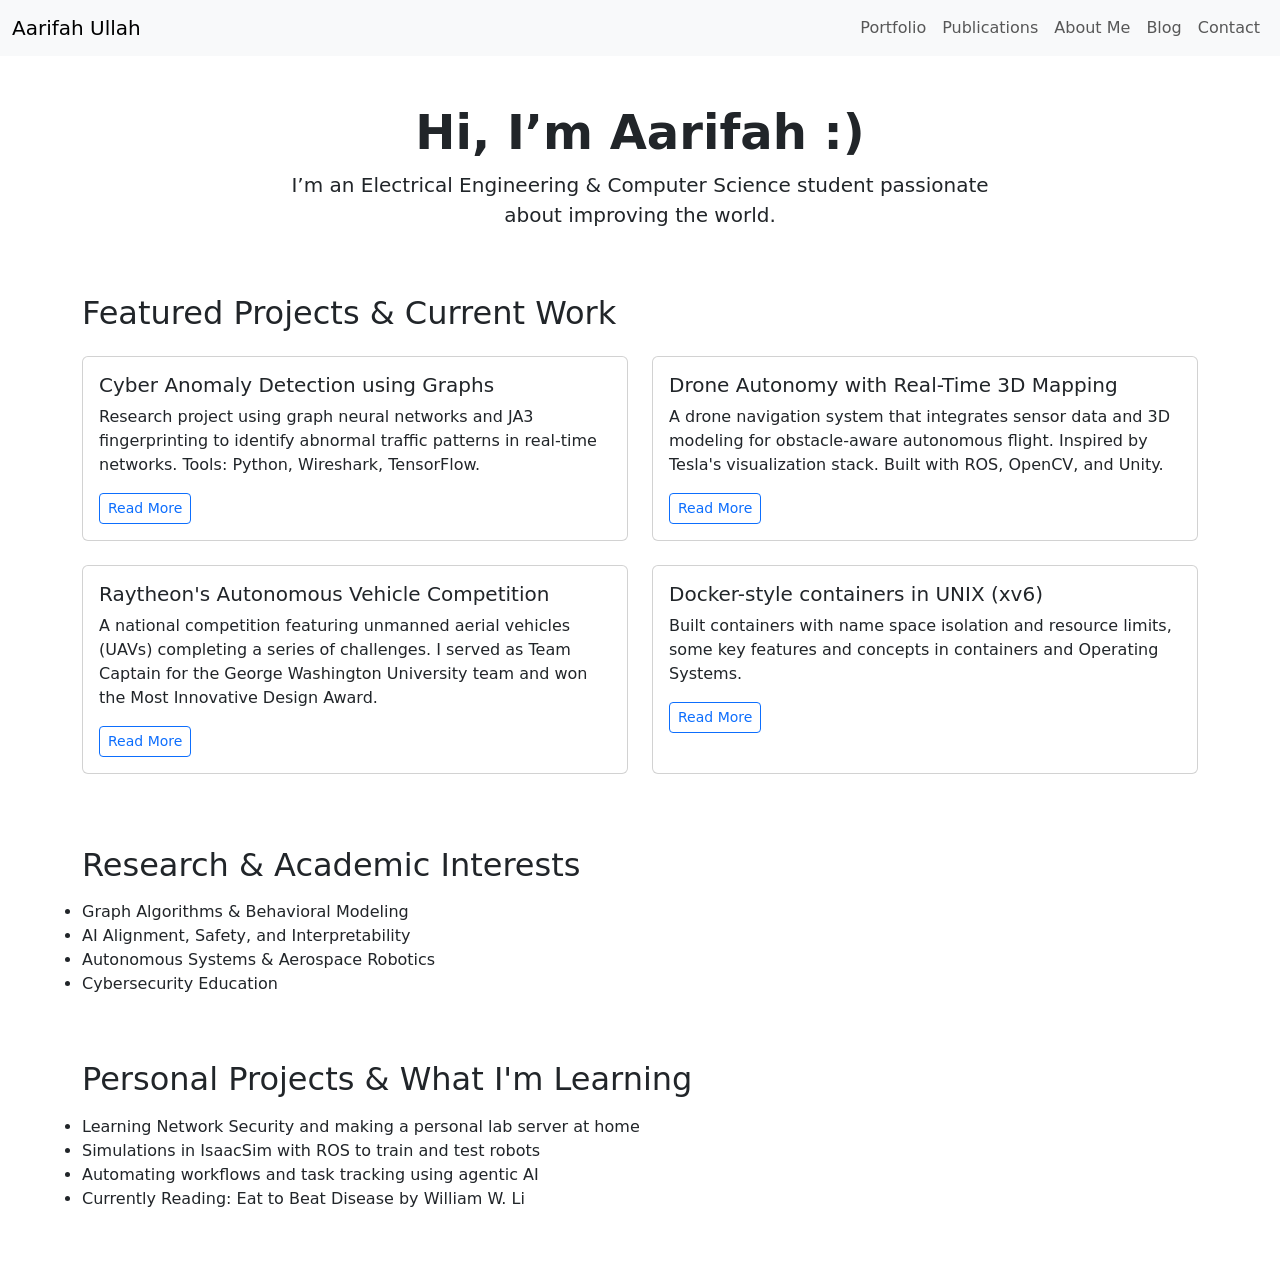
==== index.html @ f2122aef "added portfolio and individual project pages" ====
<!DOCTYPE html>
<html lang="en">

<head>
  <meta charset="UTF-8" />
  <meta name="viewport" content="width=device-width, initial-scale=1.0" />
  <title>Aarifah Ullah</title>

  <!-- Bootstrap CSS -->
  <link href="https://cdn.jsdelivr.net/npm/bootstrap@5.3.3/dist/css/bootstrap.min.css" rel="stylesheet" />

  <!-- Custom CSS -->
  <link rel="stylesheet" href="{{ url_for('static', filename='style.css') }}" />

</head>

<body>
  <!-- Banner / Navbar -->
  <nav class="navbar navbar-expand-md bg-light navbar-light">
    <div class="container-fluid">
      <a class="navbar-brand" href="/">Aarifah Ullah</a>
      <ul class="navbar-nav ms-auto">
        <li class="nav-item">
          <a class="nav-link" href="/portfolio">Portfolio</a>
        </li>
        <li class="nav-item">
          <a class="nav-link" href="/publications">Publications</a>
        </li>
        <li class="nav-item">
          <a class="nav-link" href="/about">About Me</a>
        </li>
        <li class="nav-item">
          <a class="nav-link" href="/blog">Blog</a>
        </li>
        <li class="nav-item">
          <a class="nav-link" href="/contact">Contact</a>
        </li>
      </ul>
    </div>
  </nav>

  <!-- Page Content -->
  <div class="container py-5">
    <div class="row mb-5">
      <div class="col-lg-8 mx-auto text-center">
        <h1 class="display-5 fw-bold">Hi, I’m Aarifah :)</h1>
        <p class="lead">
          I’m an Electrical Engineering & Computer Science student passionate about improving the world.
        </p>
      </div>
    </div>

    <!-- Featured Projects -->
    <div class="row">
      <h2 class="mb-4">Featured Projects & Current Work</h2>

      <div class="col-md-6 mb-4">
        <div class="card h-100">
          <div class="card-body">
            <h5 class="card-title">Cyber Anomaly Detection using Graphs</h5>
            <p class="card-text">Research project using graph neural networks and JA3 fingerprinting to identify
              abnormal traffic patterns in real-time networks. Tools: Python, Wireshark, TensorFlow.</p>
            <a href="/cyber-anomaly" class="btn btn-outline-primary btn-sm" target="_blank">Read More</a>
          </div>
        </div>
      </div>

      <div class="col-md-6 mb-4">
        <div class="card h-100">
          <div class="card-body">
            <h5 class="card-title">Drone Autonomy with Real-Time 3D Mapping</h5>
            <p class="card-text">A drone navigation system that integrates sensor data and 3D modeling for
              obstacle-aware autonomous flight. Inspired by Tesla's visualization stack. Built with ROS, OpenCV, and
              Unity.</p>
            <a href="/3d-modeling" class="btn btn-outline-primary btn-sm" target="_blank">Read More</a>
          </div>
        </div>
      </div>

      <div class="col-md-6 mb-4">
        <div class="card h-100">
          <div class="card-body">
            <h5 class="card-title">Raytheon's Autonomous Vehicle Competition</h5>
            <p class="card-text">A national competition featuring unmanned aerial vehicles (UAVs) completing a series of
              challenges. I served as Team Captain for the George Washington University team and won the Most Innovative
              Design Award.</p>
            <a href="/senior-capstone" class="btn btn-outline-primary btn-sm" target="_blank">Read More</a>
          </div>
        </div>
      </div>

      <div class="col-md-6 mb-4">
        <div class="card h-100">
          <div class="card-body">
            <h5 class="card-title">Docker-style containers in UNIX (xv6)</h5>
            <p class="card-text">Built containers with name space isolation and resource limits, some key features and
              concepts in containers and Operating Systems.</p>
            <a href="/containers" class="btn btn-outline-primary btn-sm" target="_blank">Read More</a>
          </div>
        </div>
      </div>
    </div>

    <!-- Academic Interests -->
    <div class="row mt-5">
      <h2 class="mb-3">Research & Academic Interests</h2>
      <ul>
        <li>Graph Algorithms & Behavioral Modeling</li>
        <li>AI Alignment, Safety, and Interpretability</li>
        <li>Autonomous Systems & Aerospace Robotics</li>
        <li>Cybersecurity Education</li>
      </ul>
    </div>

    <!-- Personal Projects and What I'm Learning-->
    <div class="row mt-5">
      <h2 class="mb-3">Personal Projects & What I'm Learning</h2>
      <ul>
        <li>Learning Network Security and making a personal lab server at home</li>
        <li>Simulations in IsaacSim with ROS to train and test robots</li>
        <li>Automating workflows and task tracking using agentic AI</li>
        <li>Currently Reading: Eat to Beat Disease by William W. Li</li>
      </ul>
    </div>

  </div>

  <!-- Bootstrap JS (Optional for navbar toggling etc.) -->
  <script src="https://cdn.jsdelivr.net/npm/bootstrap@5.3.3/dist/js/bootstrap.bundle.min.js"></script>
</body>

</html>
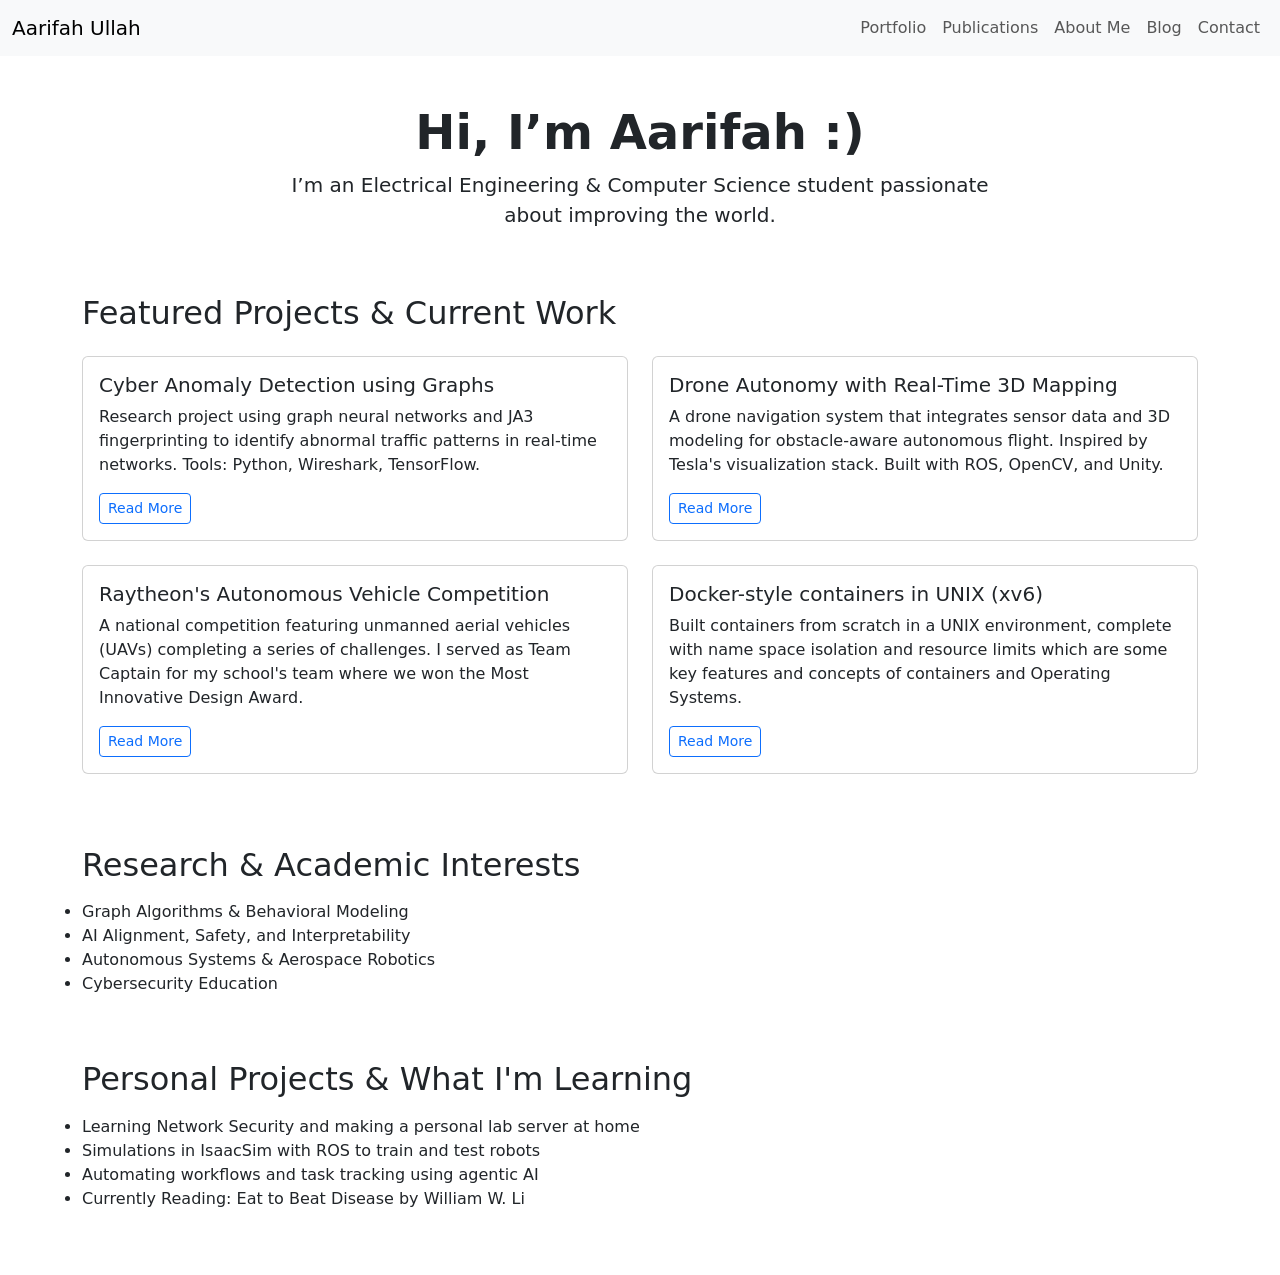
==== commit 850c6222: "Added initial project write-ups, fixed entering new tab issue" ====
--- a/index.html
+++ b/index.html
@@ -60,7 +60,7 @@
             <h5 class="card-title">Cyber Anomaly Detection using Graphs</h5>
             <p class="card-text">Research project using graph neural networks and JA3 fingerprinting to identify
               abnormal traffic patterns in real-time networks. Tools: Python, Wireshark, TensorFlow.</p>
-            <a href="/cyber-anomaly" class="btn btn-outline-primary btn-sm" target="_blank">Read More</a>
+            <a href="/cyber-anomaly" class="btn btn-outline-primary btn-sm">Read More</a>
           </div>
         </div>
       </div>
@@ -72,7 +72,7 @@
             <p class="card-text">A drone navigation system that integrates sensor data and 3D modeling for
               obstacle-aware autonomous flight. Inspired by Tesla's visualization stack. Built with ROS, OpenCV, and
               Unity.</p>
-            <a href="/3d-modeling" class="btn btn-outline-primary btn-sm" target="_blank">Read More</a>
+            <a href="/3d-modeling" class="btn btn-outline-primary btn-sm">Read More</a>
           </div>
         </div>
       </div>
@@ -82,9 +82,9 @@
           <div class="card-body">
             <h5 class="card-title">Raytheon's Autonomous Vehicle Competition</h5>
             <p class="card-text">A national competition featuring unmanned aerial vehicles (UAVs) completing a series of
-              challenges. I served as Team Captain for the George Washington University team and won the Most Innovative
+              challenges. I served as Team Captain for my school's team where we won the Most Innovative
               Design Award.</p>
-            <a href="/senior-capstone" class="btn btn-outline-primary btn-sm" target="_blank">Read More</a>
+            <a href="/senior-capstone" class="btn btn-outline-primary btn-sm">Read More</a>
           </div>
         </div>
       </div>
@@ -93,9 +93,9 @@
         <div class="card h-100">
           <div class="card-body">
             <h5 class="card-title">Docker-style containers in UNIX (xv6)</h5>
-            <p class="card-text">Built containers with name space isolation and resource limits, some key features and
-              concepts in containers and Operating Systems.</p>
-            <a href="/containers" class="btn btn-outline-primary btn-sm" target="_blank">Read More</a>
+            <p class="card-text">Built containers from scratch in a UNIX environment, complete with name space isolation and resource limits which are some key features and
+              concepts of containers and Operating Systems.</p>
+            <a href="/containers" class="btn btn-outline-primary btn-sm">Read More</a>
           </div>
         </div>
       </div>
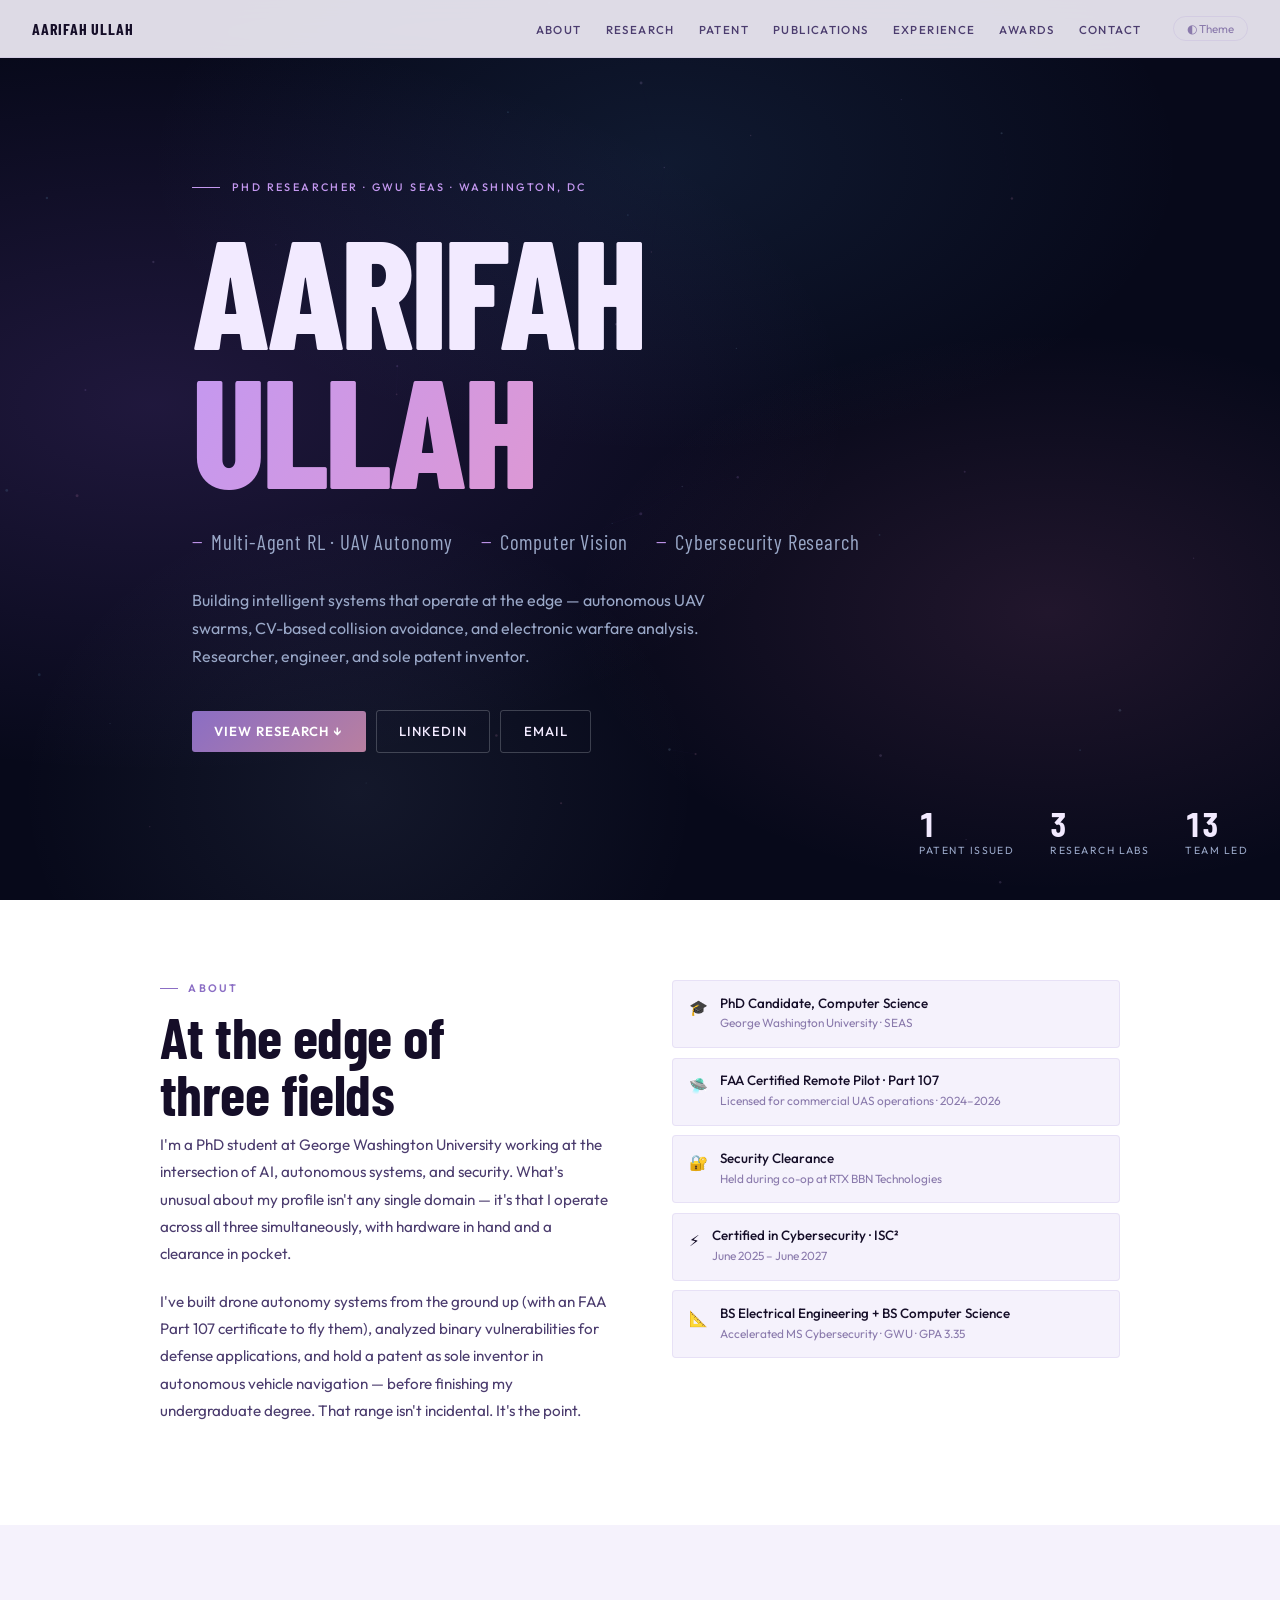
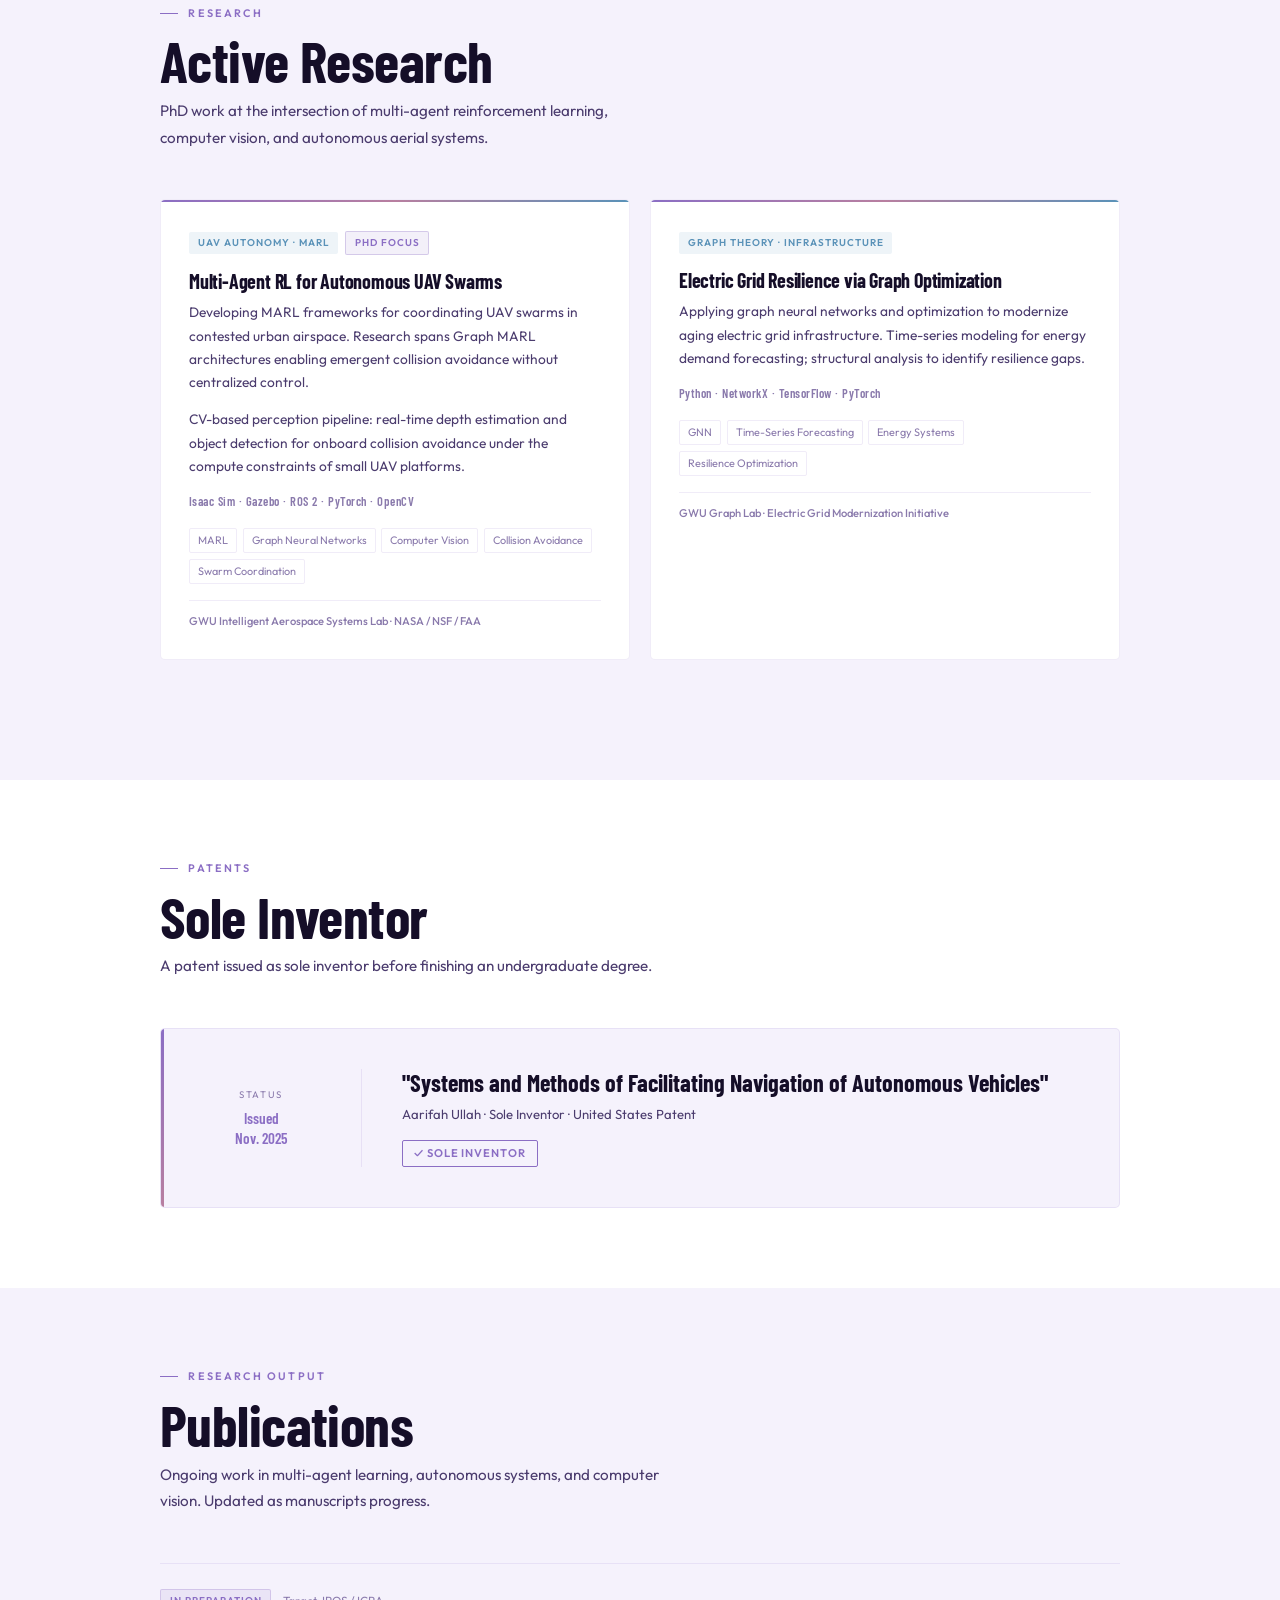
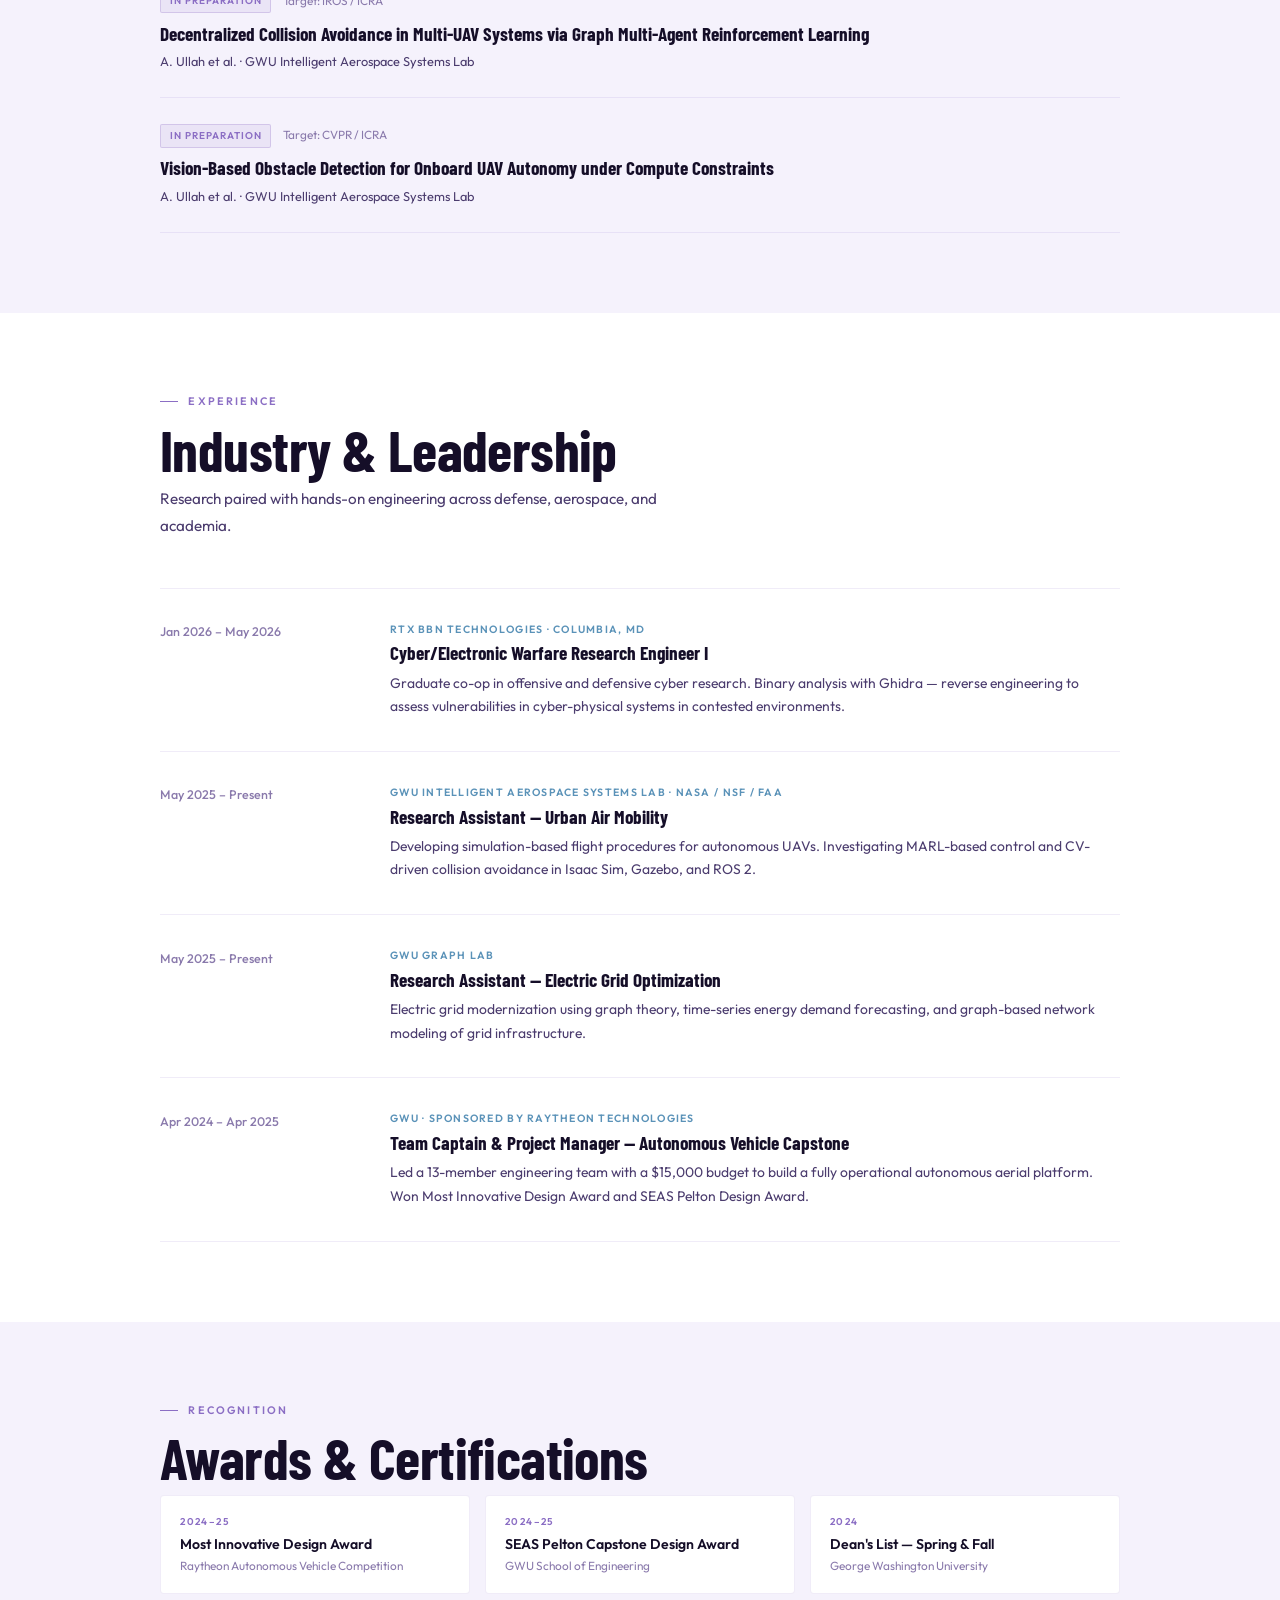
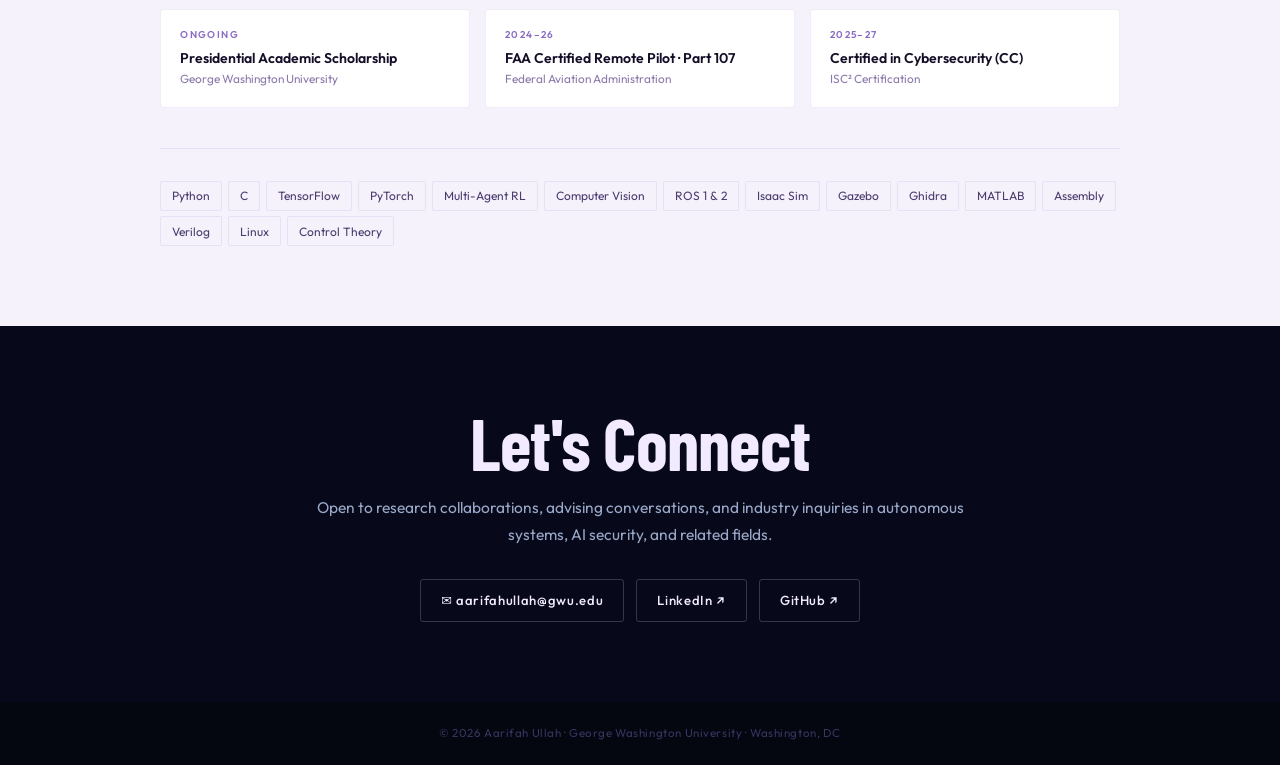
==== commit 4cafd926: "Rename site_v4.html to index.html" ====
--- a/index.html
+++ b/index.html
@@ -1,132 +1,474 @@
 <!DOCTYPE html>
 <html lang="en">
-
 <head>
-  <meta charset="UTF-8" />
-  <meta name="viewport" content="width=device-width, initial-scale=1.0" />
-  <title>Aarifah Ullah</title>
-
-  <!-- Bootstrap CSS -->
-  <link href="https://cdn.jsdelivr.net/npm/bootstrap@5.3.3/dist/css/bootstrap.min.css" rel="stylesheet" />
-
-  <!-- Custom CSS -->
-  <link rel="stylesheet" href="{{ url_for('static', filename='style.css') }}" />
-
+<meta charset="UTF-8">
+<meta name="viewport" content="width=device-width, initial-scale=1.0">
+<title>Aarifah Ullah</title>
+<link rel="preconnect" href="https://fonts.googleapis.com">
+<link rel="preconnect" href="https://fonts.gstatic.com" crossorigin>
+<link href="https://fonts.googleapis.com/css2?family=Barlow+Condensed:wght@400;600;700;800&family=Outfit:wght@300;400;500;600&display=swap" rel="stylesheet">
+<style>
+/* ── HOLOGRAPHIC / PEARLESCENT PALETTE ── */
+:root{
+  --bg:#F5F2FC;--surface:#FFF;--elevated:#EDE6F8;
+  --vi:#8B6EC4;--vi-lt:#A882D8;
+  --rose:#B87FA0;--rose-lt:#CE98BC;
+  --ice:#5A92B8;--ice-lt:#72A8D2;
+  --text:#150E28;--text2:#4B3C6E;--muted:#8A7AAC;
+  --border:rgba(139,110,196,.13);--nav-bg:rgba(245,242,252,.9);
+  --hero-bg:#07091A;
+}
+@media(prefers-color-scheme:dark){:root:not([data-theme="light"]){
+  --bg:#0C0918;--surface:#16112A;--elevated:#221A3A;
+  --vi:#C498F0;--vi-lt:#D8B4FF;
+  --rose:#E898C8;--rose-lt:#F0B4DA;
+  --ice:#7ABAE0;--ice-lt:#96CEF0;
+  --text:#F2EAFF;--text2:#B8A8D8;--muted:#5A4A80;
+  --border:rgba(196,152,240,.15);--nav-bg:rgba(12,9,24,.9);
+}}
+:root[data-theme="dark"]{
+  --bg:#0C0918;--surface:#16112A;--elevated:#221A3A;
+  --vi:#C498F0;--vi-lt:#D8B4FF;
+  --rose:#E898C8;--rose-lt:#F0B4DA;
+  --ice:#7ABAE0;--ice-lt:#96CEF0;
+  --text:#F2EAFF;--text2:#B8A8D8;--muted:#5A4A80;
+  --border:rgba(196,152,240,.15);--nav-bg:rgba(12,9,24,.9);
+}
+
+*,*::before,*::after{box-sizing:border-box;margin:0;padding:0}
+html{scroll-behavior:smooth}
+body{font-family:'Outfit',system-ui,sans-serif;background:var(--bg);color:var(--text);line-height:1.6;font-size:16px;transition:background .3s,color .3s}
+a{color:inherit;text-decoration:none}
+h1,h2,h3,h4{font-family:'Barlow Condensed',sans-serif;text-wrap:balance;letter-spacing:-.01em}
+:focus-visible{outline:2px solid var(--vi);outline-offset:3px}
+
+/* ── NAV ── */
+nav{position:fixed;top:0;left:0;right:0;z-index:100;height:58px;background:var(--nav-bg);backdrop-filter:blur(14px);-webkit-backdrop-filter:blur(14px);border-bottom:1px solid var(--border);display:flex;align-items:center;padding:0 2rem;gap:2rem}
+.nav-name{font-family:'Barlow Condensed',sans-serif;font-weight:700;font-size:1rem;letter-spacing:.05em;color:var(--text);margin-right:auto}
+.nav-links{display:flex;gap:1.5rem;list-style:none;align-items:center}
+.nav-links a{font-size:.72rem;font-weight:500;letter-spacing:.12em;text-transform:uppercase;color:var(--text2);transition:color .2s}
+.nav-links a:hover{color:var(--vi)}
+.theme-btn{background:none;border:1px solid var(--border);border-radius:20px;padding:.28rem .8rem;font-size:.72rem;cursor:pointer;color:var(--muted);font-family:'Outfit',sans-serif;transition:all .2s}
+.theme-btn:hover{border-color:var(--vi);color:var(--vi)}
+
+/* ── HERO — always dark ── */
+#hero{position:relative;min-height:100vh;background:var(--hero-bg);display:flex;align-items:center;overflow:hidden}
+#hero::before,#hero::after{content:'';position:absolute;inset:0;pointer-events:none;z-index:0}
+#hero::before{
+  background:radial-gradient(ellipse 80% 60% at 12% 45%,rgba(160,100,240,.16) 0%,transparent 68%),
+              radial-gradient(ellipse 60% 50% at 82% 68%,rgba(210,110,168,.13) 0%,transparent 62%);
+  animation:aur1 9s ease-in-out infinite alternate;
+}
+#hero::after{
+  background:radial-gradient(ellipse 65% 52% at 52% 18%,rgba(80,145,210,.12) 0%,transparent 62%),
+              radial-gradient(ellipse 48% 58% at 28% 88%,rgba(170,200,240,.08) 0%,transparent 55%);
+  animation:aur2 11s ease-in-out infinite alternate;
+}
+@keyframes aur1{0%{opacity:.55;transform:scale(1)}100%{opacity:1;transform:scale(1.07) translate(2%,1%)}}
+@keyframes aur2{0%{opacity:1;transform:scale(1.04) translate(-1%,-2%)}100%{opacity:.65;transform:scale(.96) translate(1%,2%)}}
+#hero-canvas{position:absolute;inset:0;width:100%;height:100%;z-index:1}
+
+.hero-inner{position:relative;z-index:2;max-width:960px;margin:0 auto;padding:7rem 2rem 5rem;width:100%}
+.hero-eyebrow{font-size:.68rem;font-weight:500;letter-spacing:.22em;text-transform:uppercase;color:#C498F0;margin-bottom:1.5rem;display:flex;align-items:center;gap:.75rem}
+.hero-eyebrow::before{content:'';display:block;width:28px;height:1px;background:#C498F0;flex-shrink:0}
+.hero-name{font-size:clamp(4.5rem,12vw,10rem);font-weight:800;line-height:.9;letter-spacing:-.025em;color:#F2EAFF;margin-bottom:1.75rem}
+.hero-name-prism{
+  display:block;
+  background:linear-gradient(120deg,#C498F0 0%,#E898C8 33%,#90C8E8 66%,#C498F0 100%);
+  background-size:200% 100%;
+  -webkit-background-clip:text;-webkit-text-fill-color:transparent;background-clip:text;
+  animation:prism 5s linear infinite;
+}
+@keyframes prism{0%{background-position:0% 0%}100%{background-position:200% 0%}}
+.hero-tags{display:flex;flex-wrap:wrap;gap:.5rem 1.75rem;margin-bottom:1.75rem}
+.hero-tag{font-family:'Barlow Condensed',sans-serif;font-size:clamp(1rem,2vw,1.3rem);font-weight:400;color:#9AA8C8;letter-spacing:.04em;display:flex;align-items:center;gap:.5rem}
+.hero-tag::before{content:'—';color:#C498F0;font-size:.85em}
+.hero-desc{font-size:1rem;color:#9AA8C8;max-width:520px;line-height:1.75;margin-bottom:2.5rem}
+.hero-actions{display:flex;flex-wrap:wrap;gap:.65rem;align-items:center}
+.btn-prism{display:inline-flex;align-items:center;gap:.5rem;background:linear-gradient(135deg,#8B6EC4,#B87FA0);color:#fff;padding:.62rem 1.4rem;border-radius:3px;font-weight:600;font-size:.82rem;letter-spacing:.07em;text-transform:uppercase;transition:all .2s;border:none;cursor:pointer}
+.btn-prism:hover{opacity:.88;transform:translateY(-1px)}
+.btn-ghost{display:inline-flex;align-items:center;border:1px solid rgba(235,240,245,.22);color:#F2EAFF;padding:.62rem 1.4rem;border-radius:3px;font-weight:500;font-size:.82rem;letter-spacing:.07em;text-transform:uppercase;transition:all .2s}
+.btn-ghost:hover{border-color:#C498F0;color:#C498F0}
+.hero-stats{position:absolute;bottom:2.5rem;right:2rem;display:flex;gap:2.25rem}
+.hstat-n{font-family:'Barlow Condensed',sans-serif;font-size:2.1rem;font-weight:700;color:#F2EAFF;line-height:1;font-variant-numeric:tabular-nums}
+.hstat-l{font-size:.65rem;letter-spacing:.14em;text-transform:uppercase;color:#9AA8C8;margin-top:.2rem}
+
+/* ── SECTIONS ── */
+.sec{padding:5rem 2rem}.sec.alt{background:var(--surface)}
+.wrap{max-width:960px;margin:0 auto}
+.eyebrow{font-size:.68rem;font-weight:600;letter-spacing:.2em;text-transform:uppercase;color:var(--vi);margin-bottom:.65rem;display:flex;align-items:center;gap:.65rem}
+.eyebrow::before{content:'';width:18px;height:1px;background:var(--vi);flex-shrink:0}
+.sec-title{font-size:clamp(2rem,4.5vw,3.6rem);font-weight:700;color:var(--text);line-height:1.0;margin-bottom:.5rem}
+.sec-sub{font-size:.95rem;color:var(--text2);max-width:500px;line-height:1.75;margin-bottom:3rem}
+
+/* ── ABOUT ── */
+.about-grid{display:grid;grid-template-columns:1fr 1fr;gap:4rem;align-items:start}
+.about-body{font-size:.95rem;color:var(--text2);line-height:1.8;margin-bottom:1.25rem}
+.creds{display:flex;flex-direction:column;gap:.6rem}
+.cred{display:flex;align-items:flex-start;gap:.75rem;padding:.85rem 1rem;background:var(--bg);border:1px solid var(--border);border-radius:4px;transition:border-color .2s}
+.cred:hover{border-color:var(--vi)}
+.cred-icon{font-size:.95rem;flex-shrink:0;margin-top:.1rem}
+.cred-main{font-size:.84rem;font-weight:500;color:var(--text);line-height:1.3}
+.cred-sub{font-size:.74rem;color:var(--muted);margin-top:.15rem}
+
+/* ── RESEARCH ── */
+.r-grid{display:grid;grid-template-columns:1fr 1fr;gap:1.25rem;margin-bottom:2.5rem}
+.r-card{background:var(--surface);border:1px solid var(--border);border-radius:5px;padding:1.75rem;position:relative;overflow:hidden;transition:border-color .2s,transform .2s}
+.r-card:hover{border-color:var(--vi-lt);transform:translateY(-2px)}
+.r-card::before{content:'';position:absolute;top:0;left:0;right:0;height:2px;background:linear-gradient(90deg,var(--vi),var(--rose),var(--ice))}
+.r-tag{display:inline-block;font-size:.62rem;font-weight:600;letter-spacing:.1em;text-transform:uppercase;color:var(--ice);background:rgba(90,146,184,.1);padding:.18rem .55rem;border-radius:2px;margin-bottom:.9rem}
+.r-phd-badge{display:inline-block;font-size:.62rem;font-weight:600;letter-spacing:.1em;text-transform:uppercase;color:var(--vi);background:rgba(139,110,196,.1);border:1px solid rgba(139,110,196,.3);padding:.18rem .55rem;border-radius:2px;margin-bottom:.9rem;margin-left:.4rem}
+.r-card h3{font-size:1.25rem;font-weight:700;color:var(--text);margin-bottom:.5rem;line-height:1.2}
+.r-card p{font-size:.86rem;color:var(--text2);line-height:1.7;margin-bottom:.85rem}
+.r-tools{font-size:.78rem;color:var(--muted);margin-bottom:1rem;font-family:'Barlow Condensed',sans-serif;font-weight:600;letter-spacing:.04em}
+.r-kws{display:flex;flex-wrap:wrap;gap:.35rem;margin-bottom:1rem}
+.kw{font-size:.68rem;color:var(--muted);border:1px solid var(--border);padding:.18rem .5rem;border-radius:2px}
+.r-funding{font-size:.7rem;font-weight:500;color:var(--muted);padding-top:.75rem;border-top:1px solid var(--border)}
+
+/* ── PATENT ── */
+.patent-wrap{padding:2.5rem;background:var(--bg);border:1px solid var(--border);border-radius:5px;display:grid;grid-template-columns:120px 1px 1fr;gap:2.5rem;align-items:center;position:relative;overflow:hidden}
+.patent-wrap::after{content:'';position:absolute;left:0;top:0;bottom:0;width:3px;background:linear-gradient(180deg,var(--vi),var(--rose))}
+.patent-meta-col{text-align:center}
+.patent-status-label{font-size:.6rem;letter-spacing:.18em;text-transform:uppercase;color:var(--muted);margin-bottom:.4rem}
+.patent-status{font-family:'Barlow Condensed',sans-serif;font-size:.95rem;font-weight:600;color:var(--vi);line-height:1.3}
+.patent-div{width:1px;background:var(--border);align-self:stretch}
+.patent-title-text{font-family:'Barlow Condensed',sans-serif;font-size:1.5rem;font-weight:700;color:var(--text);margin-bottom:.4rem;line-height:1.2}
+.patent-inv{font-size:.82rem;color:var(--text2);margin-bottom:.85rem}
+.patent-badge{display:inline-flex;align-items:center;gap:.4rem;font-size:.7rem;font-weight:600;letter-spacing:.08em;text-transform:uppercase;color:var(--vi);border:1px solid var(--vi);padding:.22rem .7rem;border-radius:2px}
+
+/* ── PUBLICATIONS ── */
+.pub-list{display:flex;flex-direction:column;border-top:1px solid var(--border)}
+.pub-item{padding:1.6rem 0;border-bottom:1px solid var(--border)}
+.pub-meta{display:flex;align-items:center;gap:.75rem;margin-bottom:.55rem;flex-wrap:wrap}
+.pub-badge{font-size:.62rem;font-weight:600;letter-spacing:.1em;text-transform:uppercase;padding:.18rem .55rem;border-radius:2px}
+.pub-badge.prep{color:var(--vi);background:rgba(139,110,196,.1);border:1px solid rgba(139,110,196,.25)}
+.pub-badge.review{color:var(--rose);background:rgba(184,127,160,.1);border:1px solid rgba(184,127,160,.25)}
+.pub-venue{font-size:.74rem;color:var(--muted)}
+.pub-title{font-family:'Barlow Condensed',sans-serif;font-size:1.2rem;font-weight:700;color:var(--text);margin-bottom:.35rem;line-height:1.25}
+.pub-authors{font-size:.8rem;color:var(--text2)}
+
+/* ── EXPERIENCE ── */
+.exp-list{display:flex;flex-direction:column;border-top:1px solid var(--border)}
+.exp-item{display:grid;grid-template-columns:190px 1fr;gap:2.5rem;padding:2rem 0;border-bottom:1px solid var(--border)}
+.exp-date{font-size:.78rem;font-weight:500;color:var(--muted);padding-top:.1rem}
+.exp-org{font-size:.66rem;font-weight:600;letter-spacing:.12em;text-transform:uppercase;color:var(--ice);margin-bottom:.3rem}
+.exp-role{font-family:'Barlow Condensed',sans-serif;font-size:1.2rem;font-weight:700;color:var(--text);margin-bottom:.45rem;line-height:1.15}
+.exp-desc{font-size:.87rem;color:var(--text2);line-height:1.7}
+
+/* ── AWARDS ── */
+.awards-grid{display:grid;grid-template-columns:repeat(3,1fr);gap:.9rem;margin-bottom:2.5rem}
+.award{padding:1.1rem 1.2rem;border:1px solid var(--border);border-radius:4px;background:var(--surface);transition:border-color .2s}
+.award:hover{border-color:var(--vi)}
+.award-yr{font-size:.62rem;font-weight:600;letter-spacing:.14em;text-transform:uppercase;color:var(--vi);margin-bottom:.35rem}
+.award-name{font-size:.88rem;font-weight:600;color:var(--text);line-height:1.3}
+.award-org{font-size:.74rem;color:var(--muted);margin-top:.2rem}
+.skill-row{display:flex;flex-wrap:wrap;gap:.35rem;padding-top:2rem;border-top:1px solid var(--border)}
+.chip{font-size:.75rem;padding:.28rem .7rem;border:1px solid var(--border);border-radius:2px;color:var(--text2);background:var(--bg)}
+
+/* ── CONTACT ── */
+#contact{background:#07091A;padding:5rem 2rem}
+.contact-inner{max-width:700px;margin:0 auto;text-align:center}
+.contact-title{font-family:'Barlow Condensed',sans-serif;font-size:clamp(2rem,6vw,4.5rem);font-weight:700;color:#F2EAFF;line-height:1.0;margin-bottom:1rem}
+.contact-sub{color:#9AA8C8;font-size:.97rem;margin-bottom:2rem;line-height:1.7}
+.contact-links{display:flex;justify-content:center;flex-wrap:wrap;gap:.75rem}
+.contact-link{display:inline-flex;align-items:center;gap:.5rem;color:#F2EAFF;border:1px solid rgba(235,240,245,.2);padding:.62rem 1.25rem;border-radius:3px;font-size:.82rem;font-weight:500;letter-spacing:.05em;transition:all .2s}
+.contact-link:hover{border-color:#C498F0;color:#C498F0}
+footer{background:#040610;padding:1.4rem 2rem;text-align:center;font-size:.72rem;color:#3A3460;letter-spacing:.05em}
+
+@media(max-width:700px){
+  .about-grid,.r-grid{grid-template-columns:1fr;gap:2rem}
+  .exp-item{grid-template-columns:1fr;gap:.4rem}
+  .awards-grid{grid-template-columns:1fr 1fr}
+  .patent-wrap{grid-template-columns:1fr;gap:1.25rem}
+  .patent-div{display:none}
+  .patent-wrap::after{top:0;left:0;right:0;bottom:auto;width:100%;height:3px}
+  .hero-stats{position:static;margin-top:3rem;gap:2rem}
+  .nav-links{display:none}
+}
+@media(prefers-reduced-motion:reduce){*,*::before,*::after{animation:none!important;transition:none!important}}
+</style>
 </head>
-
 <body>
-  <!-- Banner / Navbar -->
-  <nav class="navbar navbar-expand-md bg-light navbar-light">
-    <div class="container-fluid">
-      <a class="navbar-brand" href="/">Aarifah Ullah</a>
-      <ul class="navbar-nav ms-auto">
-        <li class="nav-item">
-          <a class="nav-link" href="/portfolio">Portfolio</a>
-        </li>
-        <li class="nav-item">
-          <a class="nav-link" href="/publications">Publications</a>
-        </li>
-        <li class="nav-item">
-          <a class="nav-link" href="/about">About Me</a>
-        </li>
-        <li class="nav-item">
-          <a class="nav-link" href="/blog">Blog</a>
-        </li>
-        <li class="nav-item">
-          <a class="nav-link" href="/contact">Contact</a>
-        </li>
-      </ul>
-    </div>
-  </nav>
-
-  <!-- Page Content -->
-  <div class="container py-5">
-    <div class="row mb-5">
-      <div class="col-lg-8 mx-auto text-center">
-        <h1 class="display-5 fw-bold">Hi, I’m Aarifah :)</h1>
-        <p class="lead">
-          I’m an Electrical Engineering & Computer Science student passionate about improving the world.
-        </p>
-      </div>
-    </div>
-
-    <!-- Featured Projects -->
-    <div class="row">
-      <h2 class="mb-4">Featured Projects & Current Work</h2>
-
-      <div class="col-md-6 mb-4">
-        <div class="card h-100">
-          <div class="card-body">
-            <h5 class="card-title">Cyber Anomaly Detection using Graphs</h5>
-            <p class="card-text">Research project using graph neural networks and JA3 fingerprinting to identify
-              abnormal traffic patterns in real-time networks. Tools: Python, Wireshark, TensorFlow.</p>
-            <a href="/cyber-anomaly" class="btn btn-outline-primary btn-sm">Read More</a>
-          </div>
-        </div>
-      </div>
-
-      <div class="col-md-6 mb-4">
-        <div class="card h-100">
-          <div class="card-body">
-            <h5 class="card-title">Drone Autonomy with Real-Time 3D Mapping</h5>
-            <p class="card-text">A drone navigation system that integrates sensor data and 3D modeling for
-              obstacle-aware autonomous flight. Inspired by Tesla's visualization stack. Built with ROS, OpenCV, and
-              Unity.</p>
-            <a href="/3d-modeling" class="btn btn-outline-primary btn-sm">Read More</a>
-          </div>
-        </div>
-      </div>
-
-      <div class="col-md-6 mb-4">
-        <div class="card h-100">
-          <div class="card-body">
-            <h5 class="card-title">Raytheon's Autonomous Vehicle Competition</h5>
-            <p class="card-text">A national competition featuring unmanned aerial vehicles (UAVs) completing a series of
-              challenges. I served as Team Captain for my school's team where we won the Most Innovative
-              Design Award.</p>
-            <a href="/senior-capstone" class="btn btn-outline-primary btn-sm">Read More</a>
-          </div>
-        </div>
-      </div>
-
-      <div class="col-md-6 mb-4">
-        <div class="card h-100">
-          <div class="card-body">
-            <h5 class="card-title">Docker-style containers in UNIX (xv6)</h5>
-            <p class="card-text">Built containers from scratch in a UNIX environment, complete with name space isolation and resource limits which are some key features and
-              concepts of containers and Operating Systems.</p>
-            <a href="/containers" class="btn btn-outline-primary btn-sm">Read More</a>
-          </div>
-        </div>
-      </div>
-    </div>
-
-    <!-- Academic Interests -->
-    <div class="row mt-5">
-      <h2 class="mb-3">Research & Academic Interests</h2>
-      <ul>
-        <li>Graph Algorithms & Behavioral Modeling</li>
-        <li>AI Alignment, Safety, and Interpretability</li>
-        <li>Autonomous Systems & Aerospace Robotics</li>
-        <li>Cybersecurity Education</li>
-      </ul>
-    </div>
-
-    <!-- Personal Projects and What I'm Learning-->
-    <div class="row mt-5">
-      <h2 class="mb-3">Personal Projects & What I'm Learning</h2>
-      <ul>
-        <li>Learning Network Security and making a personal lab server at home</li>
-        <li>Simulations in IsaacSim with ROS to train and test robots</li>
-        <li>Automating workflows and task tracking using agentic AI</li>
-        <li>Currently Reading: Eat to Beat Disease by William W. Li</li>
-      </ul>
-    </div>
-
-  </div>
-
-  <!-- Bootstrap JS (Optional for navbar toggling etc.) -->
-  <script src="https://cdn.jsdelivr.net/npm/bootstrap@5.3.3/dist/js/bootstrap.bundle.min.js"></script>
+
+<nav>
+  <a href="#" class="nav-name">AARIFAH ULLAH</a>
+  <ul class="nav-links">
+    <li><a href="#about">About</a></li>
+    <li><a href="#research">Research</a></li>
+    <li><a href="#patent">Patent</a></li>
+    <li><a href="#publications">Publications</a></li>
+    <li><a href="#experience">Experience</a></li>
+    <li><a href="#awards">Awards</a></li>
+    <li><a href="#contact">Contact</a></li>
+  </ul>
+  <button class="theme-btn" onclick="toggleTheme()">◐ Theme</button>
+</nav>
+
+<section id="hero">
+  <canvas id="hero-canvas" aria-hidden="true"></canvas>
+  <div class="hero-inner">
+    <div class="hero-eyebrow">PhD Researcher · GWU SEAS · Washington, DC</div>
+    <h1 class="hero-name">
+      AARIFAH<br>
+      <span class="hero-name-prism">ULLAH</span>
+    </h1>
+    <div class="hero-tags">
+      <span class="hero-tag">Multi-Agent RL · UAV Autonomy</span>
+      <span class="hero-tag">Computer Vision</span>
+      <span class="hero-tag">Cybersecurity Research</span>
+    </div>
+    <p class="hero-desc">Building intelligent systems that operate at the edge — autonomous UAV swarms, CV-based collision avoidance, and electronic warfare analysis. Researcher, engineer, and sole patent inventor.</p>
+    <div class="hero-actions">
+      <a href="#research" class="btn-prism">View Research ↓</a>
+      <a href="https://linkedin.com/in/aarifah-ullah" class="btn-ghost" target="_blank" rel="noopener">LinkedIn</a>
+      <a href="mailto:aarifahullah@gwu.edu" class="btn-ghost">Email</a>
+    </div>
+  </div>
+  <div class="hero-stats">
+    <div><div class="hstat-n">1</div><div class="hstat-l">Patent Issued</div></div>
+    <div><div class="hstat-n">3</div><div class="hstat-l">Research Labs</div></div>
+    <div><div class="hstat-n">13</div><div class="hstat-l">Team Led</div></div>
+  </div>
+</section>
+
+<!-- ABOUT -->
+<section class="sec alt" id="about"><div class="wrap"><div class="about-grid">
+  <div>
+    <div class="eyebrow">About</div>
+    <h2 class="sec-title">At the edge of three fields</h2>
+    <p class="about-body">I'm a PhD student at George Washington University working at the intersection of AI, autonomous systems, and security. What's unusual about my profile isn't any single domain — it's that I operate across all three simultaneously, with hardware in hand and a clearance in pocket.</p>
+    <p class="about-body">I've built drone autonomy systems from the ground up (with an FAA Part 107 certificate to fly them), analyzed binary vulnerabilities for defense applications, and hold a patent as sole inventor in autonomous vehicle navigation — before finishing my undergraduate degree. That range isn't incidental. It's the point.</p>
+  </div>
+  <div class="creds">
+    <div class="cred"><span class="cred-icon">🎓</span><div><div class="cred-main">PhD Candidate, Computer Science</div><div class="cred-sub">George Washington University · SEAS</div></div></div>
+    <div class="cred"><span class="cred-icon">🛸</span><div><div class="cred-main">FAA Certified Remote Pilot · Part 107</div><div class="cred-sub">Licensed for commercial UAS operations · 2024–2026</div></div></div>
+    <div class="cred"><span class="cred-icon">🔐</span><div><div class="cred-main">Security Clearance</div><div class="cred-sub">Held during co-op at RTX BBN Technologies</div></div></div>
+    <div class="cred"><span class="cred-icon">⚡</span><div><div class="cred-main">Certified in Cybersecurity · ISC²</div><div class="cred-sub">June 2025 – June 2027</div></div></div>
+    <div class="cred"><span class="cred-icon">📐</span><div><div class="cred-main">BS Electrical Engineering + BS Computer Science</div><div class="cred-sub">Accelerated MS Cybersecurity · GWU · GPA 3.35</div></div></div>
+  </div>
+</div></div></section>
+
+<!-- RESEARCH -->
+<section class="sec" id="research"><div class="wrap">
+  <div class="eyebrow">Research</div>
+  <h2 class="sec-title">Active Research</h2>
+  <p class="sec-sub">PhD work at the intersection of multi-agent reinforcement learning, computer vision, and autonomous aerial systems.</p>
+  <div class="r-grid">
+    <div class="r-card">
+      <span class="r-tag">UAV Autonomy · MARL</span><span class="r-phd-badge">PhD Focus</span>
+      <h3>Multi-Agent RL for Autonomous UAV Swarms</h3>
+      <p>Developing MARL frameworks for coordinating UAV swarms in contested urban airspace. Research spans Graph MARL architectures enabling emergent collision avoidance without centralized control.</p>
+      <p>CV-based perception pipeline: real-time depth estimation and object detection for onboard collision avoidance under the compute constraints of small UAV platforms.</p>
+      <div class="r-tools">Isaac Sim · Gazebo · ROS 2 · PyTorch · OpenCV</div>
+      <div class="r-kws"><span class="kw">MARL</span><span class="kw">Graph Neural Networks</span><span class="kw">Computer Vision</span><span class="kw">Collision Avoidance</span><span class="kw">Swarm Coordination</span></div>
+      <div class="r-funding">GWU Intelligent Aerospace Systems Lab · NASA / NSF / FAA</div>
+    </div>
+    <div class="r-card">
+      <span class="r-tag">Graph Theory · Infrastructure</span>
+      <h3>Electric Grid Resilience via Graph Optimization</h3>
+      <p>Applying graph neural networks and optimization to modernize aging electric grid infrastructure. Time-series modeling for energy demand forecasting; structural analysis to identify resilience gaps.</p>
+      <div class="r-tools">Python · NetworkX · TensorFlow · PyTorch</div>
+      <div class="r-kws"><span class="kw">GNN</span><span class="kw">Time-Series Forecasting</span><span class="kw">Energy Systems</span><span class="kw">Resilience Optimization</span></div>
+      <div class="r-funding">GWU Graph Lab · Electric Grid Modernization Initiative</div>
+    </div>
+  </div>
+</div></section>
+
+<!-- PATENT -->
+<section class="sec alt" id="patent"><div class="wrap">
+  <div class="eyebrow">Patents</div>
+  <h2 class="sec-title">Sole Inventor</h2>
+  <p class="sec-sub">A patent issued as sole inventor before finishing an undergraduate degree.</p>
+  <div class="patent-wrap">
+    <div class="patent-meta-col"><div class="patent-status-label">Status</div><div class="patent-status">Issued<br>Nov. 2025</div></div>
+    <div class="patent-div"></div>
+    <div>
+      <div class="patent-title-text">"Systems and Methods of Facilitating Navigation of Autonomous Vehicles"</div>
+      <div class="patent-inv">Aarifah Ullah · Sole Inventor · United States Patent</div>
+      <span class="patent-badge">✓ Sole Inventor</span>
+    </div>
+  </div>
+</div></section>
+
+<!-- PUBLICATIONS -->
+<section class="sec" id="publications"><div class="wrap">
+  <div class="eyebrow">Research Output</div>
+  <h2 class="sec-title">Publications</h2>
+  <p class="sec-sub">Ongoing work in multi-agent learning, autonomous systems, and computer vision. Updated as manuscripts progress.</p>
+  <div class="pub-list">
+    <div class="pub-item">
+      <div class="pub-meta">
+        <span class="pub-badge prep">In Preparation</span>
+        <span class="pub-venue">Target: IROS / ICRA</span>
+      </div>
+      <div class="pub-title">Decentralized Collision Avoidance in Multi-UAV Systems via Graph Multi-Agent Reinforcement Learning</div>
+      <div class="pub-authors">A. Ullah et al. · GWU Intelligent Aerospace Systems Lab</div>
+    </div>
+    <div class="pub-item">
+      <div class="pub-meta">
+        <span class="pub-badge prep">In Preparation</span>
+        <span class="pub-venue">Target: CVPR / ICRA</span>
+      </div>
+      <div class="pub-title">Vision-Based Obstacle Detection for Onboard UAV Autonomy under Compute Constraints</div>
+      <div class="pub-authors">A. Ullah et al. · GWU Intelligent Aerospace Systems Lab</div>
+    </div>
+  </div>
+</div></section>
+
+<!-- EXPERIENCE -->
+<section class="sec alt" id="experience"><div class="wrap">
+  <div class="eyebrow">Experience</div>
+  <h2 class="sec-title">Industry &amp; Leadership</h2>
+  <p class="sec-sub">Research paired with hands-on engineering across defense, aerospace, and academia.</p>
+  <div class="exp-list">
+    <div class="exp-item">
+      <div class="exp-date">Jan 2026 – May 2026</div>
+      <div>
+        <div class="exp-org">RTX BBN Technologies · Columbia, MD</div>
+        <div class="exp-role">Cyber/Electronic Warfare Research Engineer I</div>
+        <div class="exp-desc">Graduate co-op in offensive and defensive cyber research. Binary analysis with Ghidra — reverse engineering to assess vulnerabilities in cyber-physical systems in contested environments.</div>
+      </div>
+    </div>
+    <div class="exp-item">
+      <div class="exp-date">May 2025 – Present</div>
+      <div>
+        <div class="exp-org">GWU Intelligent Aerospace Systems Lab · NASA / NSF / FAA</div>
+        <div class="exp-role">Research Assistant — Urban Air Mobility</div>
+        <div class="exp-desc">Developing simulation-based flight procedures for autonomous UAVs. Investigating MARL-based control and CV-driven collision avoidance in Isaac Sim, Gazebo, and ROS 2.</div>
+      </div>
+    </div>
+    <div class="exp-item">
+      <div class="exp-date">May 2025 – Present</div>
+      <div>
+        <div class="exp-org">GWU Graph Lab</div>
+        <div class="exp-role">Research Assistant — Electric Grid Optimization</div>
+        <div class="exp-desc">Electric grid modernization using graph theory, time-series energy demand forecasting, and graph-based network modeling of grid infrastructure.</div>
+      </div>
+    </div>
+    <div class="exp-item">
+      <div class="exp-date">Apr 2024 – Apr 2025</div>
+      <div>
+        <div class="exp-org">GWU · Sponsored by Raytheon Technologies</div>
+        <div class="exp-role">Team Captain &amp; Project Manager — Autonomous Vehicle Capstone</div>
+        <div class="exp-desc">Led a 13-member engineering team with a $15,000 budget to build a fully operational autonomous aerial platform. Won Most Innovative Design Award and SEAS Pelton Design Award.</div>
+      </div>
+    </div>
+  </div>
+</div></section>
+
+<!-- AWARDS -->
+<section class="sec" id="awards"><div class="wrap">
+  <div class="eyebrow">Recognition</div>
+  <h2 class="sec-title">Awards &amp; Certifications</h2>
+  <div class="awards-grid">
+    <div class="award"><div class="award-yr">2024–25</div><div class="award-name">Most Innovative Design Award</div><div class="award-org">Raytheon Autonomous Vehicle Competition</div></div>
+    <div class="award"><div class="award-yr">2024–25</div><div class="award-name">SEAS Pelton Capstone Design Award</div><div class="award-org">GWU School of Engineering</div></div>
+    <div class="award"><div class="award-yr">2024</div><div class="award-name">Dean's List — Spring &amp; Fall</div><div class="award-org">George Washington University</div></div>
+    <div class="award"><div class="award-yr">Ongoing</div><div class="award-name">Presidential Academic Scholarship</div><div class="award-org">George Washington University</div></div>
+    <div class="award"><div class="award-yr">2024–26</div><div class="award-name">FAA Certified Remote Pilot · Part 107</div><div class="award-org">Federal Aviation Administration</div></div>
+    <div class="award"><div class="award-yr">2025–27</div><div class="award-name">Certified in Cybersecurity (CC)</div><div class="award-org">ISC² Certification</div></div>
+  </div>
+  <div class="skill-row">
+    <span class="chip">Python</span><span class="chip">C</span><span class="chip">TensorFlow</span><span class="chip">PyTorch</span><span class="chip">Multi-Agent RL</span><span class="chip">Computer Vision</span><span class="chip">ROS 1 &amp; 2</span><span class="chip">Isaac Sim</span><span class="chip">Gazebo</span><span class="chip">Ghidra</span><span class="chip">MATLAB</span><span class="chip">Assembly</span><span class="chip">Verilog</span><span class="chip">Linux</span><span class="chip">Control Theory</span>
+  </div>
+</div></section>
+
+<!-- CONTACT -->
+<section id="contact"><div class="contact-inner">
+  <h2 class="contact-title">Let's Connect</h2>
+  <p class="contact-sub">Open to research collaborations, advising conversations, and industry inquiries in autonomous systems, AI security, and related fields.</p>
+  <div class="contact-links">
+    <a href="mailto:aarifahullah@gwu.edu" class="contact-link">✉ aarifahullah@gwu.edu</a>
+    <a href="https://linkedin.com/in/aarifah-ullah" class="contact-link" target="_blank" rel="noopener">LinkedIn ↗</a>
+    <a href="https://github.com/AarifahUllah" class="contact-link" target="_blank" rel="noopener">GitHub ↗</a>
+  </div>
+</div></section>
+<footer>© 2026 Aarifah Ullah · George Washington University · Washington, DC</footer>
+
+<script>
+/* ── Theme ── */
+(function(){try{const s=localStorage.getItem('au-theme');if(s)document.documentElement.setAttribute('data-theme',s)}catch(e){}})();
+function toggleTheme(){const r=document.documentElement,c=r.getAttribute('data-theme'),sys=window.matchMedia('(prefers-color-scheme:dark)').matches?'dark':'light',next=!c?(sys==='dark'?'light':'dark'):c==='dark'?'light':null;next?r.setAttribute('data-theme',next):r.removeAttribute('data-theme');try{localStorage.setItem('au-theme',next||'')}catch(e){}}
+
+/* ── Canvas: pearlescent nodes + lazy paper airplane ── */
+(function(){
+  const canvas=document.getElementById('hero-canvas');
+  if(!canvas)return;
+  const ctx=canvas.getContext('2d');
+  let W,H,frame=0,nodes=[];
+
+  const NC=[
+    a=>`rgba(196,152,240,${a})`,
+    a=>`rgba(232,152,200,${a})`,
+    a=>`rgba(122,186,224,${a})`,
+    a=>`rgba(210,180,245,${a})`,
+    a=>`rgba(170,215,240,${a})`,
+  ];
+
+  function initNodes(){
+    nodes=Array.from({length:44},(_,i)=>({
+      x:Math.random()*W,y:Math.random()*H,
+      vx:(Math.random()-.5)*.2,vy:(Math.random()-.5)*.2,
+      r:Math.random()*1.1+.45,col:NC[i%NC.length]
+    }));
+  }
+
+  function drawNodes(){
+    for(let i=0;i<nodes.length;i++)for(let j=i+1;j<nodes.length;j++){
+      const dx=nodes[i].x-nodes[j].x,dy=nodes[i].y-nodes[j].y,d=Math.sqrt(dx*dx+dy*dy);
+      if(d<115){ctx.strokeStyle=`rgba(196,152,240,${(1-d/115)*.11})`;ctx.lineWidth=.5;ctx.beginPath();ctx.moveTo(nodes[i].x,nodes[i].y);ctx.lineTo(nodes[j].x,nodes[j].y);ctx.stroke();}
+    }
+    nodes.forEach(n=>{
+      ctx.fillStyle=n.col(.3);ctx.beginPath();ctx.arc(n.x,n.y,n.r,0,Math.PI*2);ctx.fill();
+      n.x+=n.vx;n.y+=n.vy;
+      if(n.x<0||n.x>W)n.vx*=-1;if(n.y<0||n.y>H)n.vy*=-1;
+    });
+  }
+
+  const pl={state:'wait',timer:80,x:-130,baseY:0,vx:0,alpha:0};
+  function resetPlane(){pl.x=-130;pl.baseY=H*(0.22+Math.random()*.22);pl.vx=1.2+Math.random()*.35;pl.alpha=0;pl.state='fly';}
+  function updatePlane(){
+    if(pl.state==='wait'){if(--pl.timer<=0)resetPlane();return;}
+    pl.alpha=Math.min(1,pl.alpha+.022);pl.x+=pl.vx;
+    if(pl.x>W+130){pl.state='wait';pl.timer=220;}
+  }
+
+  function drawPaperPlane(){
+    if(pl.state==='wait')return;
+    const py=pl.baseY+Math.sin(frame*.022)*8,ang=-0.032+Math.sin(frame*.022+1.57)*.022,L=80,M=11;
+    ctx.save();ctx.globalAlpha=pl.alpha;ctx.translate(pl.x,py);ctx.rotate(ang);
+    const wg=ctx.createLinearGradient(0,M,L,M+22);
+    wg.addColorStop(0,'rgba(172,195,212,.92)');wg.addColorStop(1,'rgba(112,138,160,.87)');
+    ctx.fillStyle=wg;ctx.beginPath();
+    ctx.moveTo(0,M);ctx.lineTo(35,M-9);ctx.lineTo(80,M+1);ctx.lineTo(80,M+5);ctx.lineTo(58,M+22);ctx.lineTo(12,M+9);
+    ctx.closePath();ctx.fill();
+    const fg=ctx.createLinearGradient(0,M-9,L,M+1);
+    fg.addColorStop(0,'rgba(228,238,248,.97)');fg.addColorStop(1,'rgba(176,198,218,.93)');
+    ctx.fillStyle=fg;ctx.beginPath();
+    ctx.moveTo(0,M);ctx.lineTo(35,M-9);ctx.lineTo(80,M+1);ctx.lineTo(44,M+1);ctx.lineTo(8,M+2);
+    ctx.closePath();ctx.fill();
+    ctx.strokeStyle='rgba(255,255,255,.72)';ctx.lineWidth=1.1;ctx.lineCap='round';
+    ctx.beginPath();ctx.moveTo(1,M);ctx.lineTo(35,M-9);ctx.stroke();
+    ctx.strokeStyle='rgba(80,108,132,.28)';ctx.lineWidth=.55;
+    ctx.beginPath();ctx.moveTo(7,M+1.5);ctx.lineTo(80,M+1);ctx.stroke();
+    ctx.restore();
+  }
+
+  function tick(){
+    ctx.clearRect(0,0,W,H);
+    ctx.save();ctx.globalAlpha=.52;drawNodes();ctx.restore();
+    updatePlane();drawPaperPlane();
+    frame++;requestAnimationFrame(tick);
+  }
+
+  function resize(){
+    W=canvas.offsetWidth;H=canvas.offsetHeight;
+    canvas.width=W*devicePixelRatio;canvas.height=H*devicePixelRatio;
+    ctx.scale(devicePixelRatio,devicePixelRatio);
+  }
+  window.addEventListener('resize',()=>{resize();initNodes();});
+  resize();initNodes();tick();
+})();
+</script>
 </body>
-
-</html>+</html>
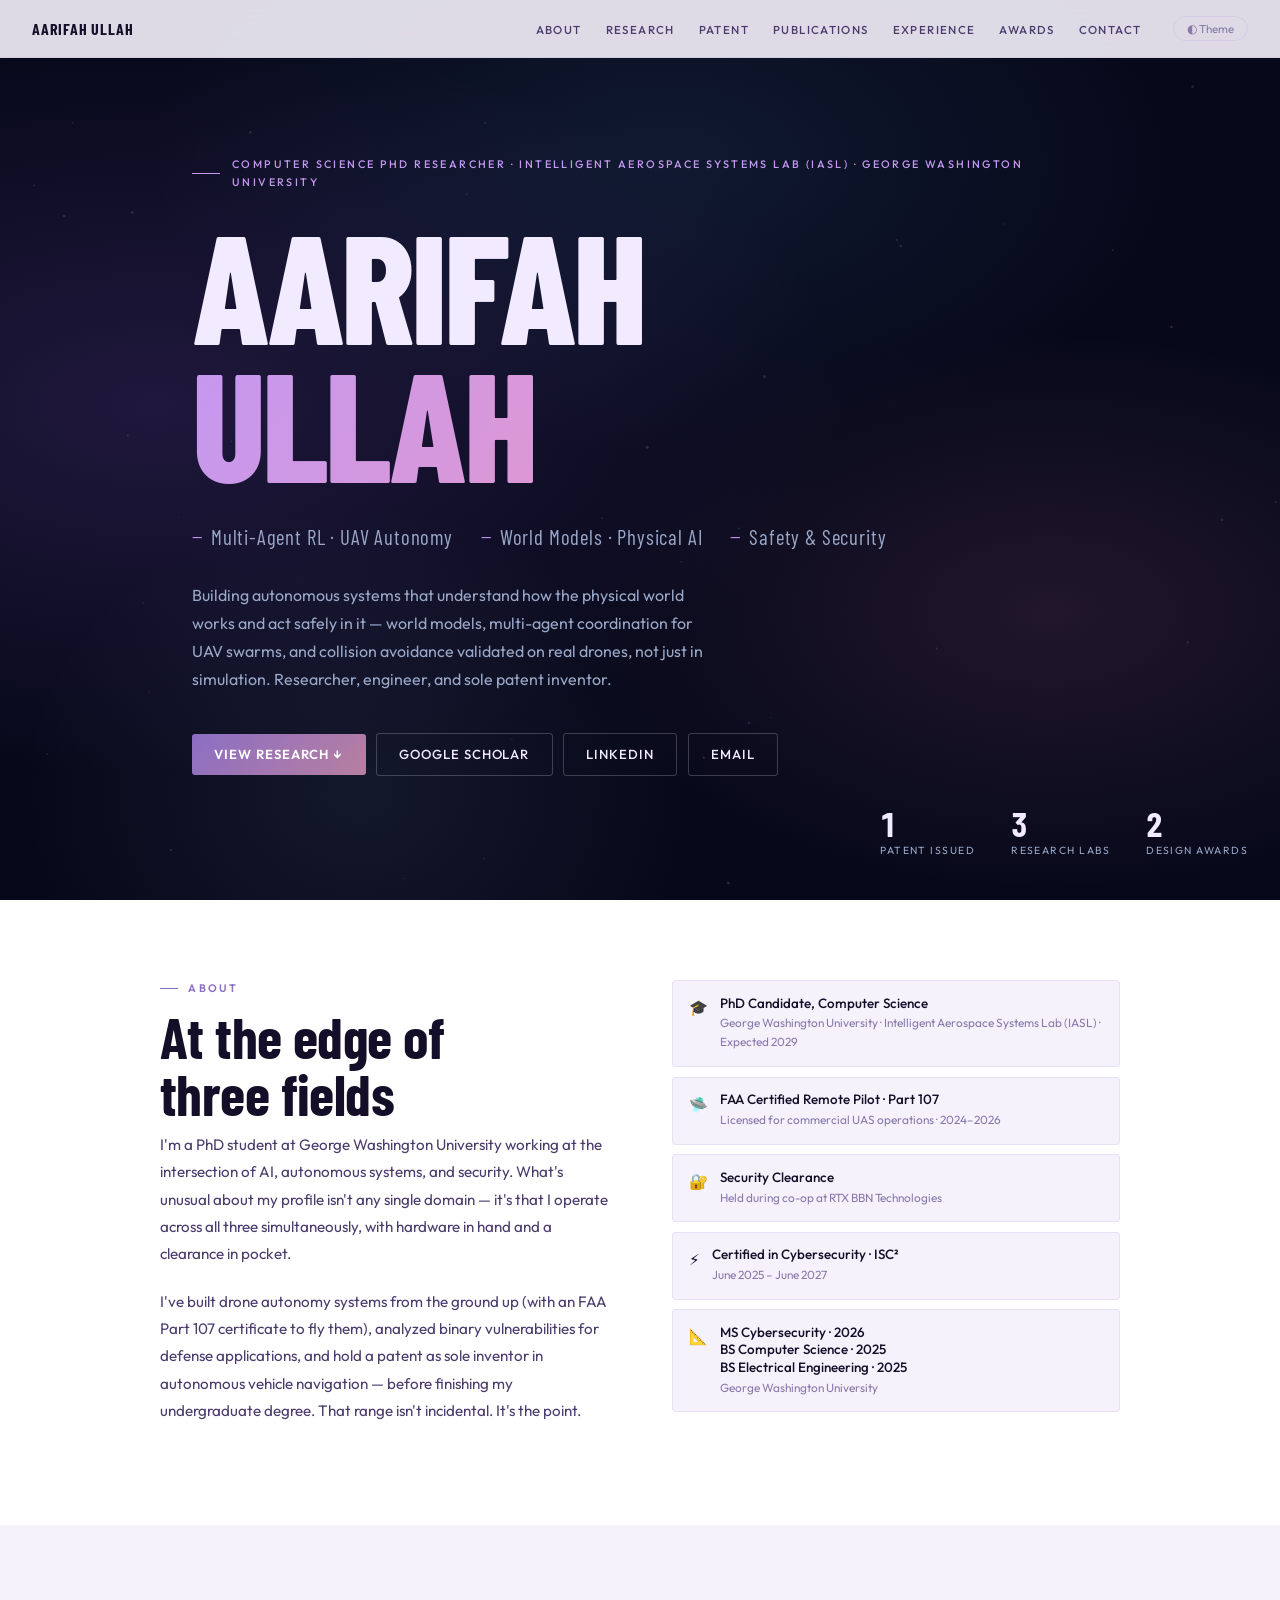
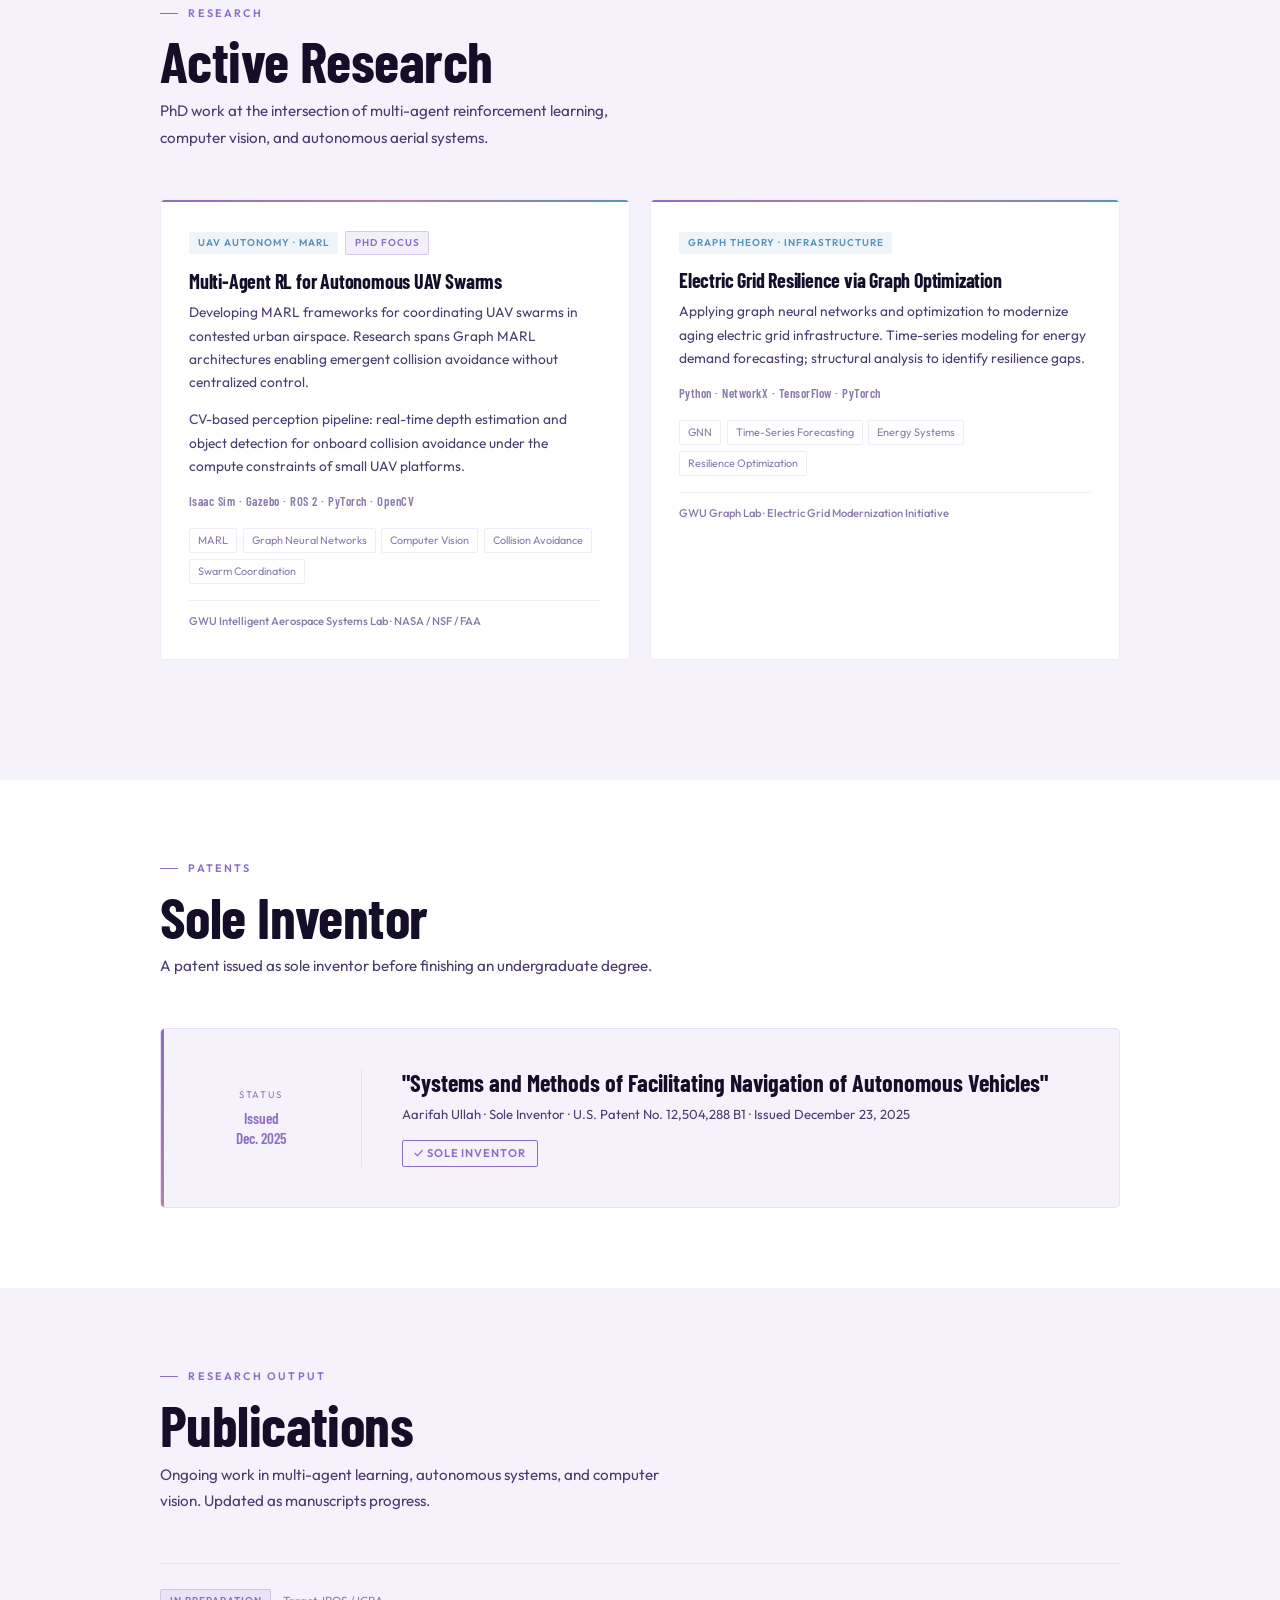
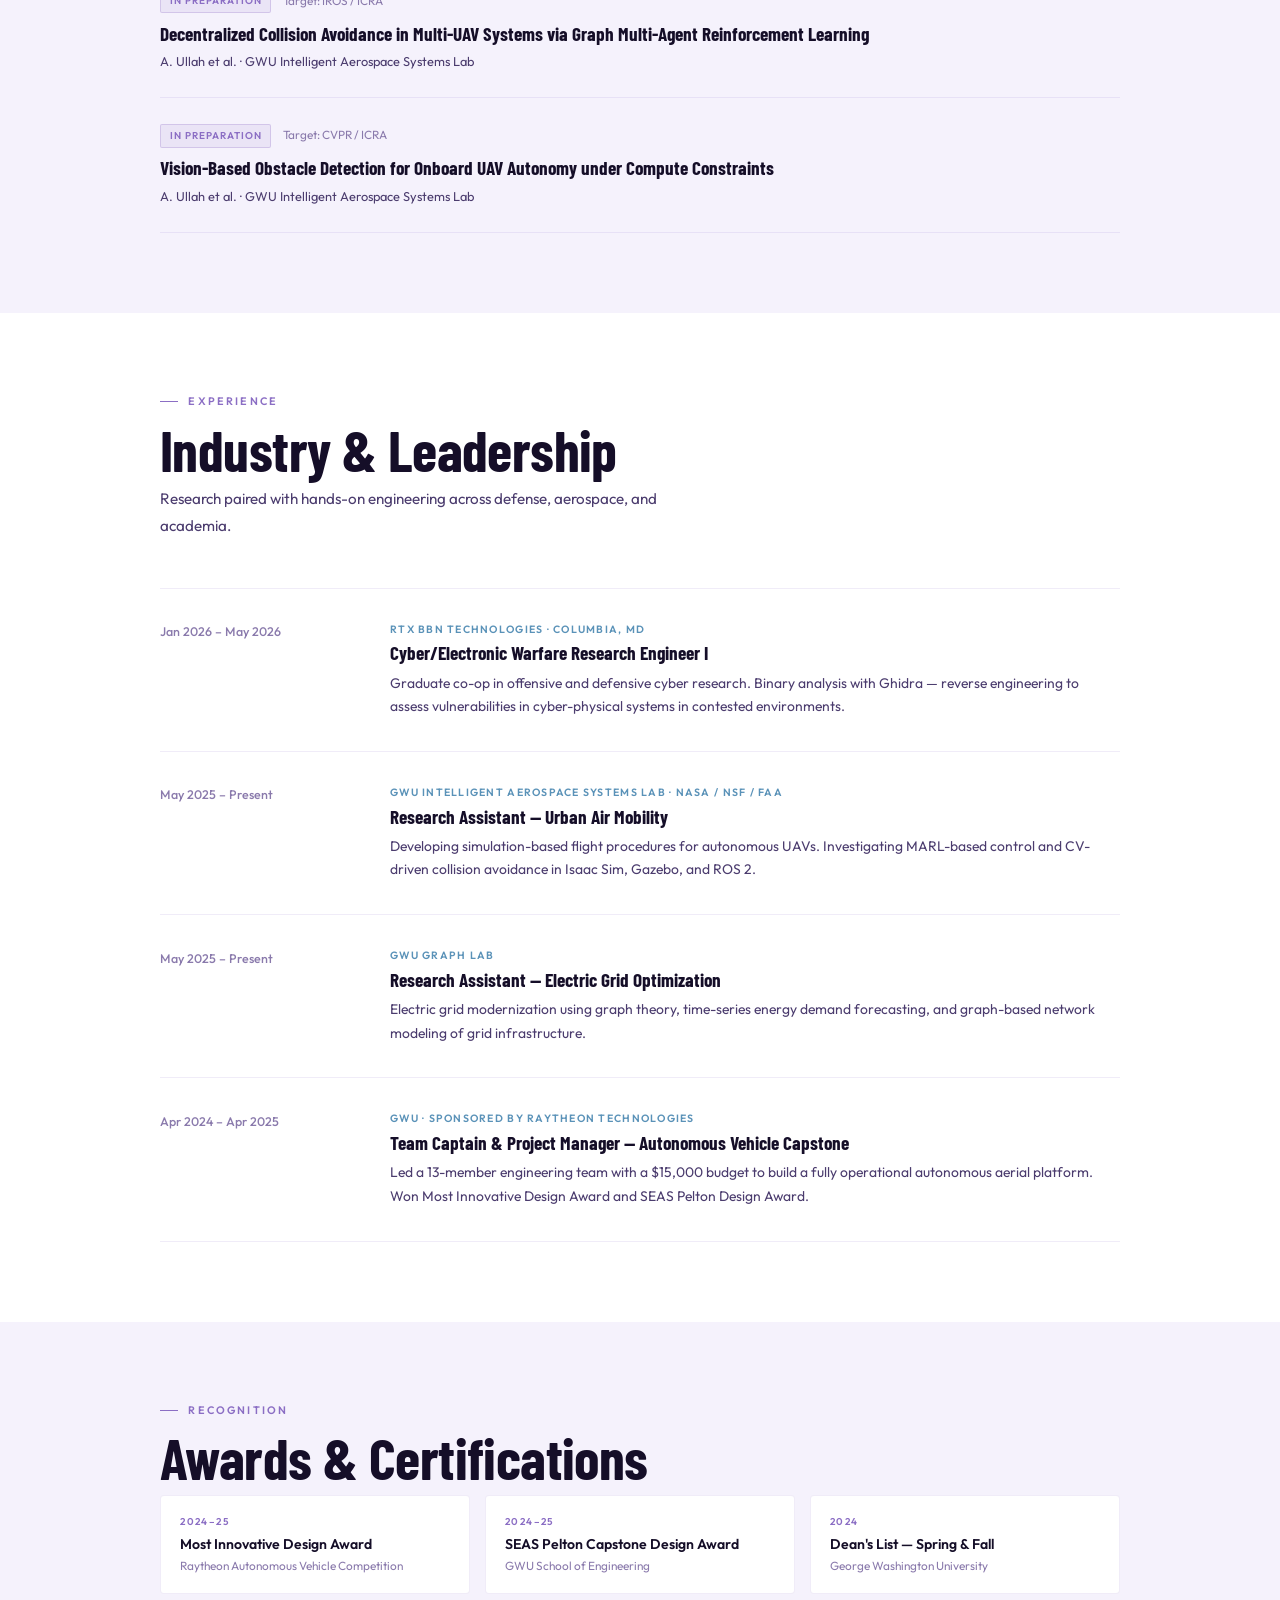
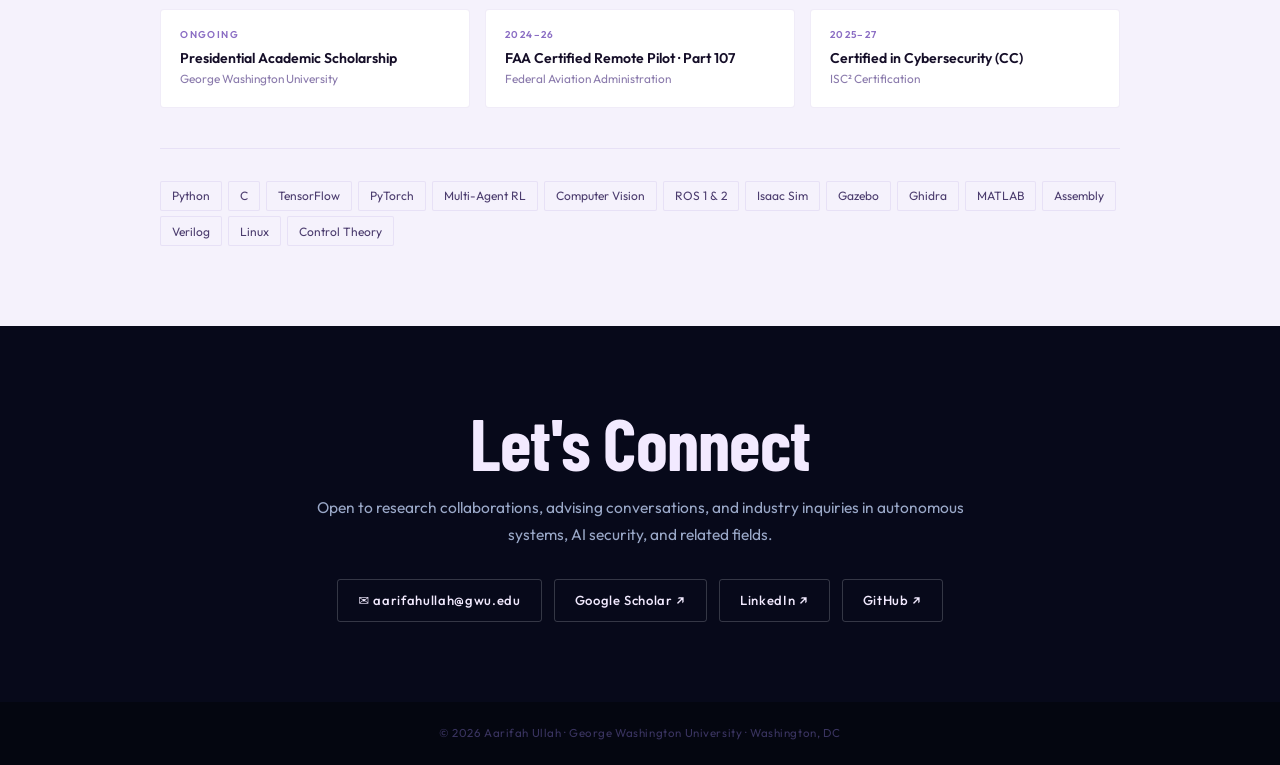
==== commit 852cd3b9: "Update hero, education, patent details; add Google Scholar" ====
--- a/index.html
+++ b/index.html
@@ -207,19 +207,20 @@
 <section id="hero">
   <canvas id="hero-canvas" aria-hidden="true"></canvas>
   <div class="hero-inner">
-    <div class="hero-eyebrow">PhD Researcher · GWU SEAS · Washington, DC</div>
+    <div class="hero-eyebrow">Computer Science PhD Researcher · Intelligent Aerospace Systems Lab (IASL) · George Washington University</div>
     <h1 class="hero-name">
       AARIFAH<br>
       <span class="hero-name-prism">ULLAH</span>
     </h1>
     <div class="hero-tags">
       <span class="hero-tag">Multi-Agent RL · UAV Autonomy</span>
-      <span class="hero-tag">Computer Vision</span>
-      <span class="hero-tag">Cybersecurity Research</span>
-    </div>
-    <p class="hero-desc">Building intelligent systems that operate at the edge — autonomous UAV swarms, CV-based collision avoidance, and electronic warfare analysis. Researcher, engineer, and sole patent inventor.</p>
+      <span class="hero-tag">World Models · Physical AI</span>
+      <span class="hero-tag">Safety &amp; Security</span>
+    </div>
+    <p class="hero-desc">Building autonomous systems that understand how the physical world works and act safely in it — world models, multi-agent coordination for UAV swarms, and collision avoidance validated on real drones, not just in simulation. Researcher, engineer, and sole patent inventor.</p>
     <div class="hero-actions">
       <a href="#research" class="btn-prism">View Research ↓</a>
+      <a href="https://scholar.google.com/citations?user=-QAWJB4AAAAJ&amp;hl=en" class="btn-ghost" target="_blank" rel="noopener">Google Scholar</a>
       <a href="https://linkedin.com/in/aarifah-ullah" class="btn-ghost" target="_blank" rel="noopener">LinkedIn</a>
       <a href="mailto:aarifahullah@gwu.edu" class="btn-ghost">Email</a>
     </div>
@@ -227,7 +228,7 @@
   <div class="hero-stats">
     <div><div class="hstat-n">1</div><div class="hstat-l">Patent Issued</div></div>
     <div><div class="hstat-n">3</div><div class="hstat-l">Research Labs</div></div>
-    <div><div class="hstat-n">13</div><div class="hstat-l">Team Led</div></div>
+    <div><div class="hstat-n">2</div><div class="hstat-l">Design Awards</div></div>
   </div>
 </section>
 
@@ -240,11 +241,11 @@
     <p class="about-body">I've built drone autonomy systems from the ground up (with an FAA Part 107 certificate to fly them), analyzed binary vulnerabilities for defense applications, and hold a patent as sole inventor in autonomous vehicle navigation — before finishing my undergraduate degree. That range isn't incidental. It's the point.</p>
   </div>
   <div class="creds">
-    <div class="cred"><span class="cred-icon">🎓</span><div><div class="cred-main">PhD Candidate, Computer Science</div><div class="cred-sub">George Washington University · SEAS</div></div></div>
+    <div class="cred"><span class="cred-icon">🎓</span><div><div class="cred-main">PhD Candidate, Computer Science</div><div class="cred-sub">George Washington University · Intelligent Aerospace Systems Lab (IASL) · Expected 2029</div></div></div>
     <div class="cred"><span class="cred-icon">🛸</span><div><div class="cred-main">FAA Certified Remote Pilot · Part 107</div><div class="cred-sub">Licensed for commercial UAS operations · 2024–2026</div></div></div>
     <div class="cred"><span class="cred-icon">🔐</span><div><div class="cred-main">Security Clearance</div><div class="cred-sub">Held during co-op at RTX BBN Technologies</div></div></div>
     <div class="cred"><span class="cred-icon">⚡</span><div><div class="cred-main">Certified in Cybersecurity · ISC²</div><div class="cred-sub">June 2025 – June 2027</div></div></div>
-    <div class="cred"><span class="cred-icon">📐</span><div><div class="cred-main">BS Electrical Engineering + BS Computer Science</div><div class="cred-sub">Accelerated MS Cybersecurity · GWU · GPA 3.35</div></div></div>
+    <div class="cred"><span class="cred-icon">📐</span><div><div class="cred-main">MS Cybersecurity · 2026</div><div class="cred-main">BS Computer Science · 2025</div><div class="cred-main">BS Electrical Engineering · 2025</div><div class="cred-sub">George Washington University</div></div></div>
   </div>
 </div></div></section>
 
@@ -280,11 +281,11 @@
   <h2 class="sec-title">Sole Inventor</h2>
   <p class="sec-sub">A patent issued as sole inventor before finishing an undergraduate degree.</p>
   <div class="patent-wrap">
-    <div class="patent-meta-col"><div class="patent-status-label">Status</div><div class="patent-status">Issued<br>Nov. 2025</div></div>
+    <div class="patent-meta-col"><div class="patent-status-label">Status</div><div class="patent-status">Issued<br>Dec. 2025</div></div>
     <div class="patent-div"></div>
     <div>
       <div class="patent-title-text">"Systems and Methods of Facilitating Navigation of Autonomous Vehicles"</div>
-      <div class="patent-inv">Aarifah Ullah · Sole Inventor · United States Patent</div>
+      <div class="patent-inv">Aarifah Ullah · Sole Inventor · <a href="https://patents.google.com/patent/US12504288B1" target="_blank" rel="noopener">U.S. Patent No. 12,504,288 B1</a> · Issued December 23, 2025</div>
       <span class="patent-badge">✓ Sole Inventor</span>
     </div>
   </div>
@@ -379,6 +380,7 @@
   <p class="contact-sub">Open to research collaborations, advising conversations, and industry inquiries in autonomous systems, AI security, and related fields.</p>
   <div class="contact-links">
     <a href="mailto:aarifahullah@gwu.edu" class="contact-link">✉ aarifahullah@gwu.edu</a>
+    <a href="https://scholar.google.com/citations?user=-QAWJB4AAAAJ&amp;hl=en" class="contact-link" target="_blank" rel="noopener">Google Scholar ↗</a>
     <a href="https://linkedin.com/in/aarifah-ullah" class="contact-link" target="_blank" rel="noopener">LinkedIn ↗</a>
     <a href="https://github.com/AarifahUllah" class="contact-link" target="_blank" rel="noopener">GitHub ↗</a>
   </div>
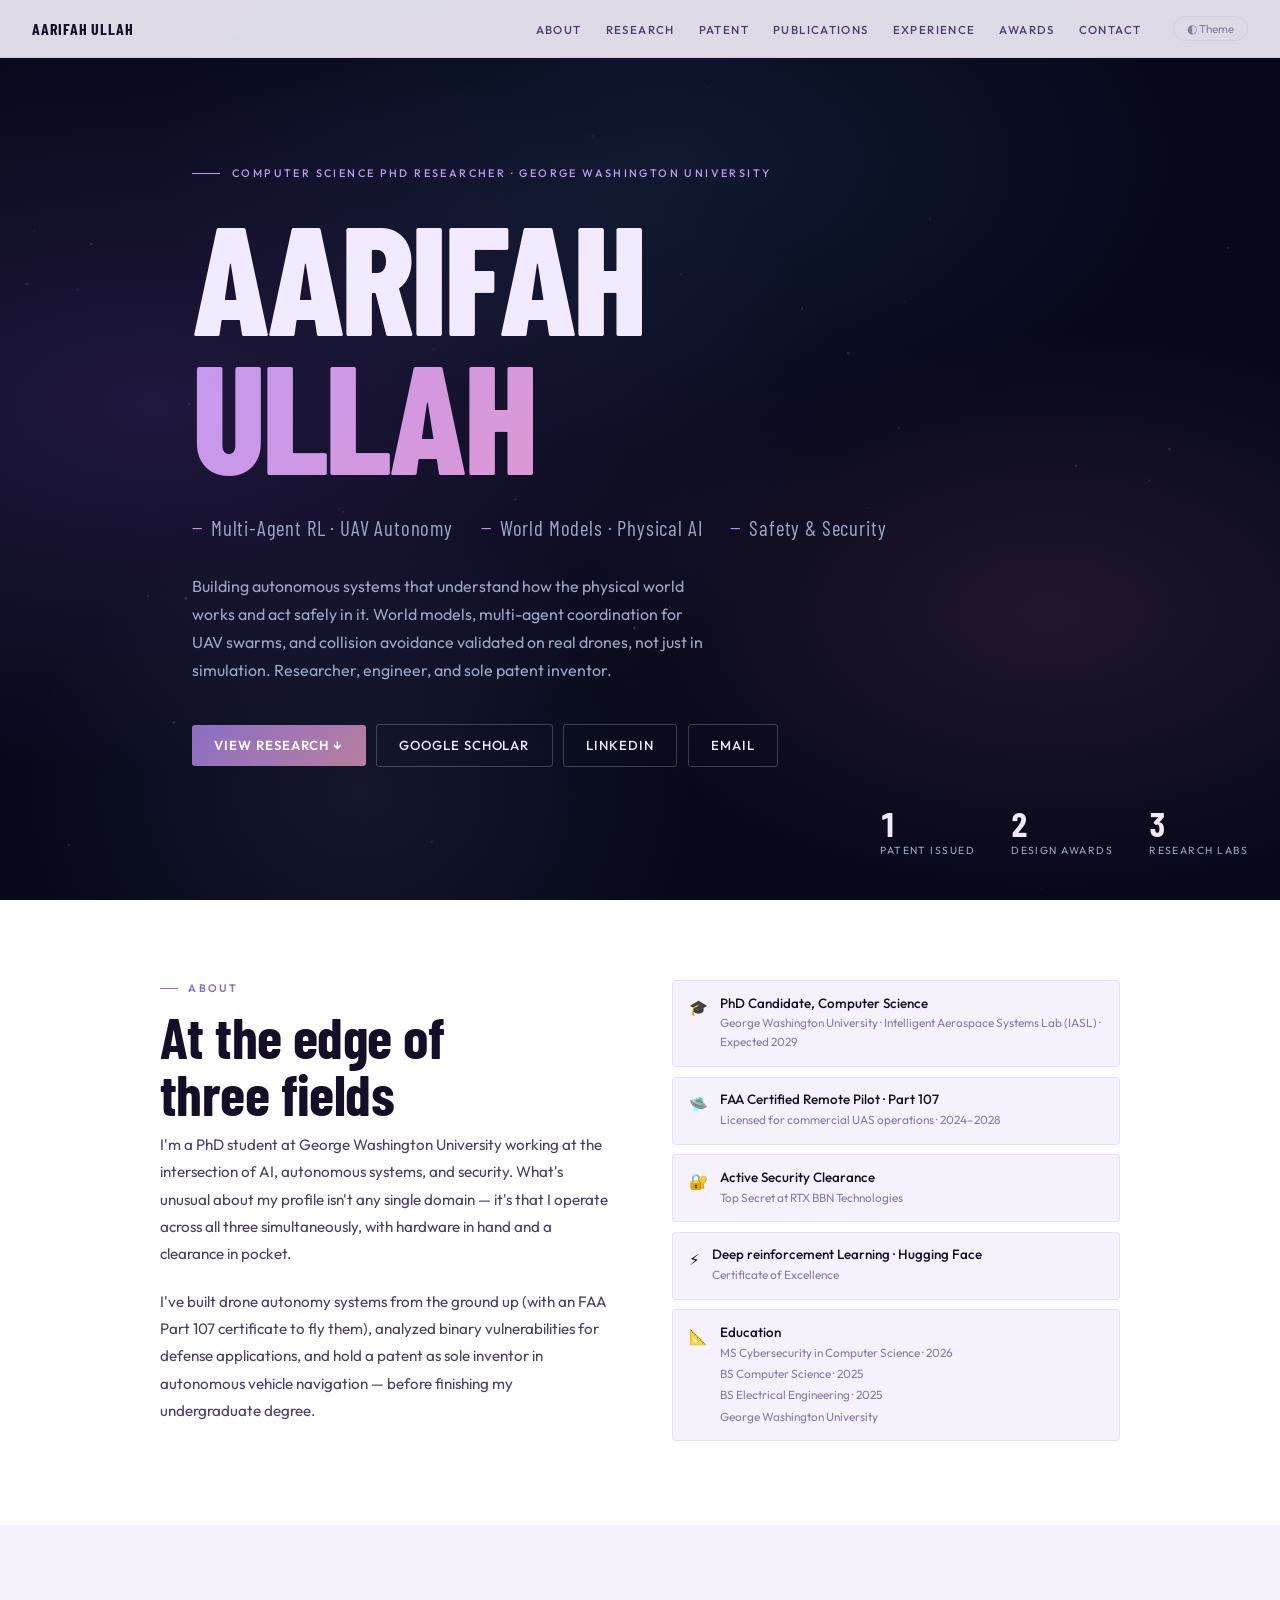
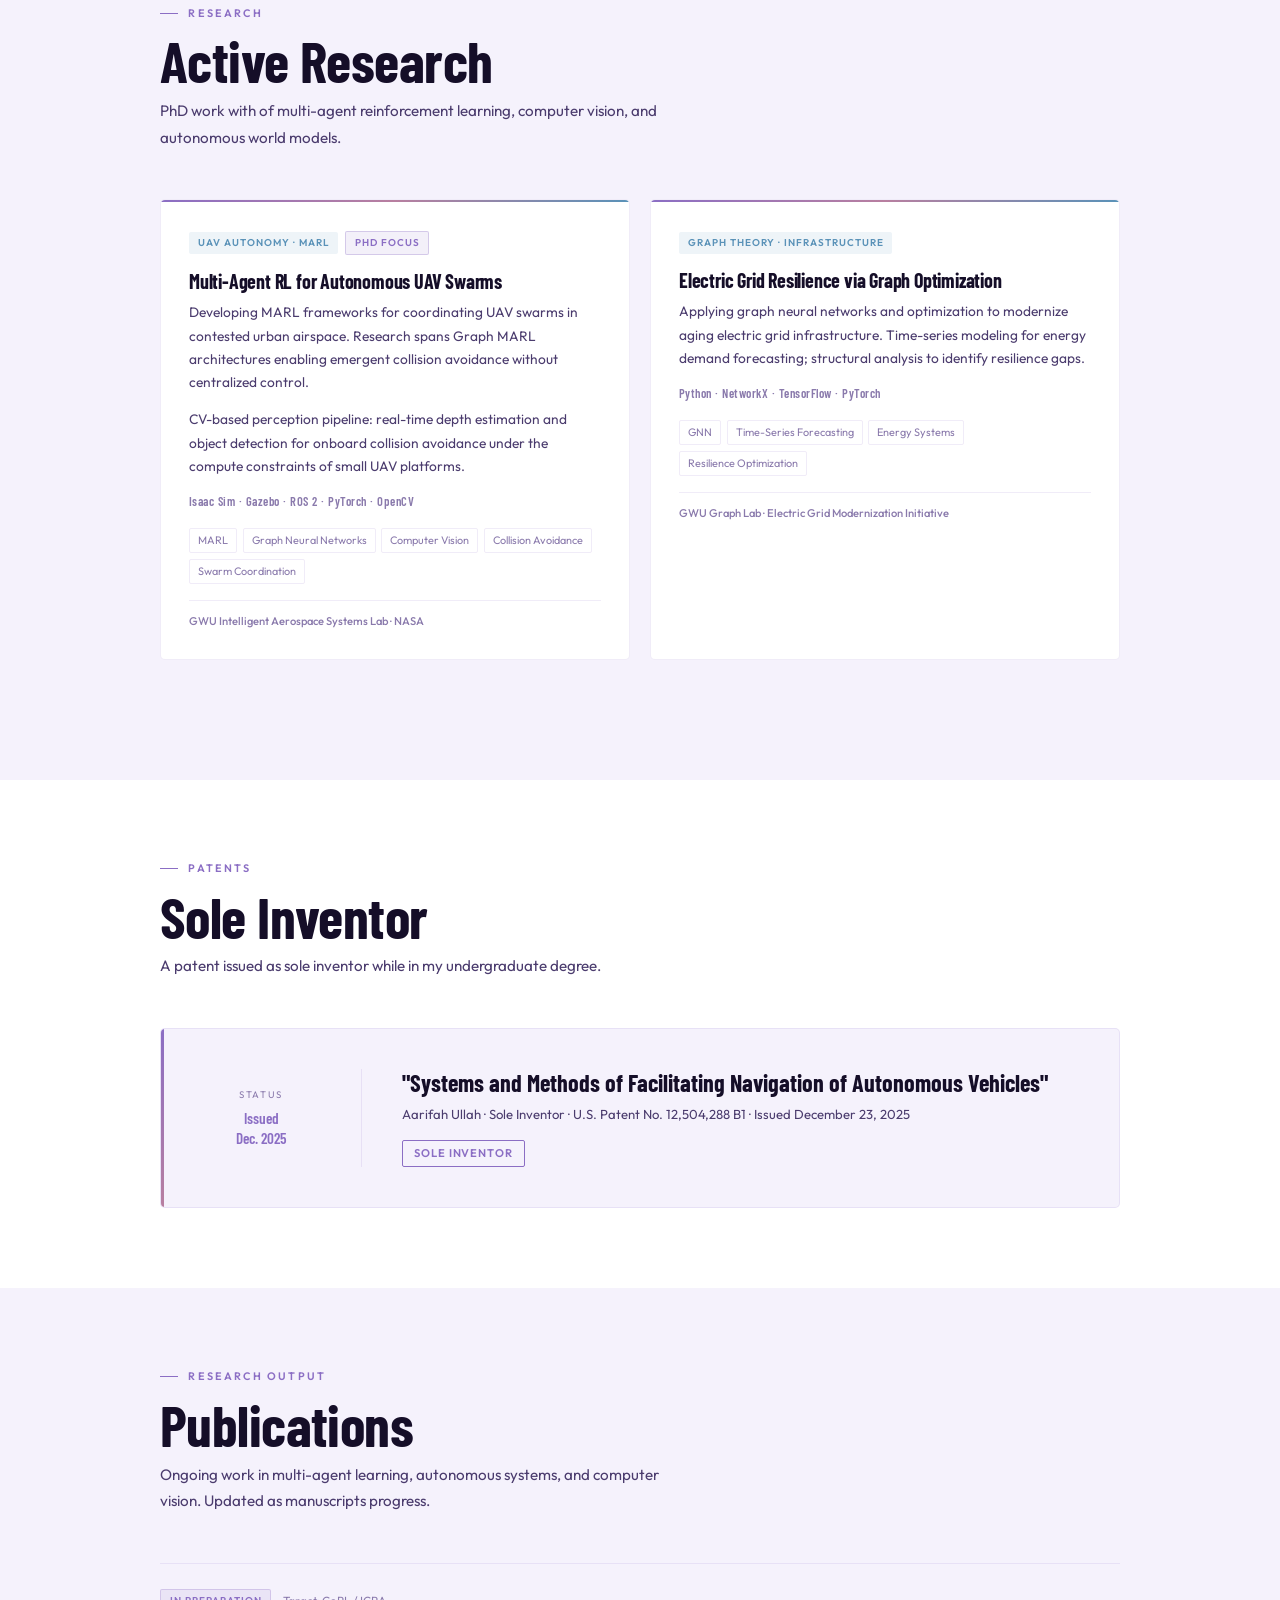
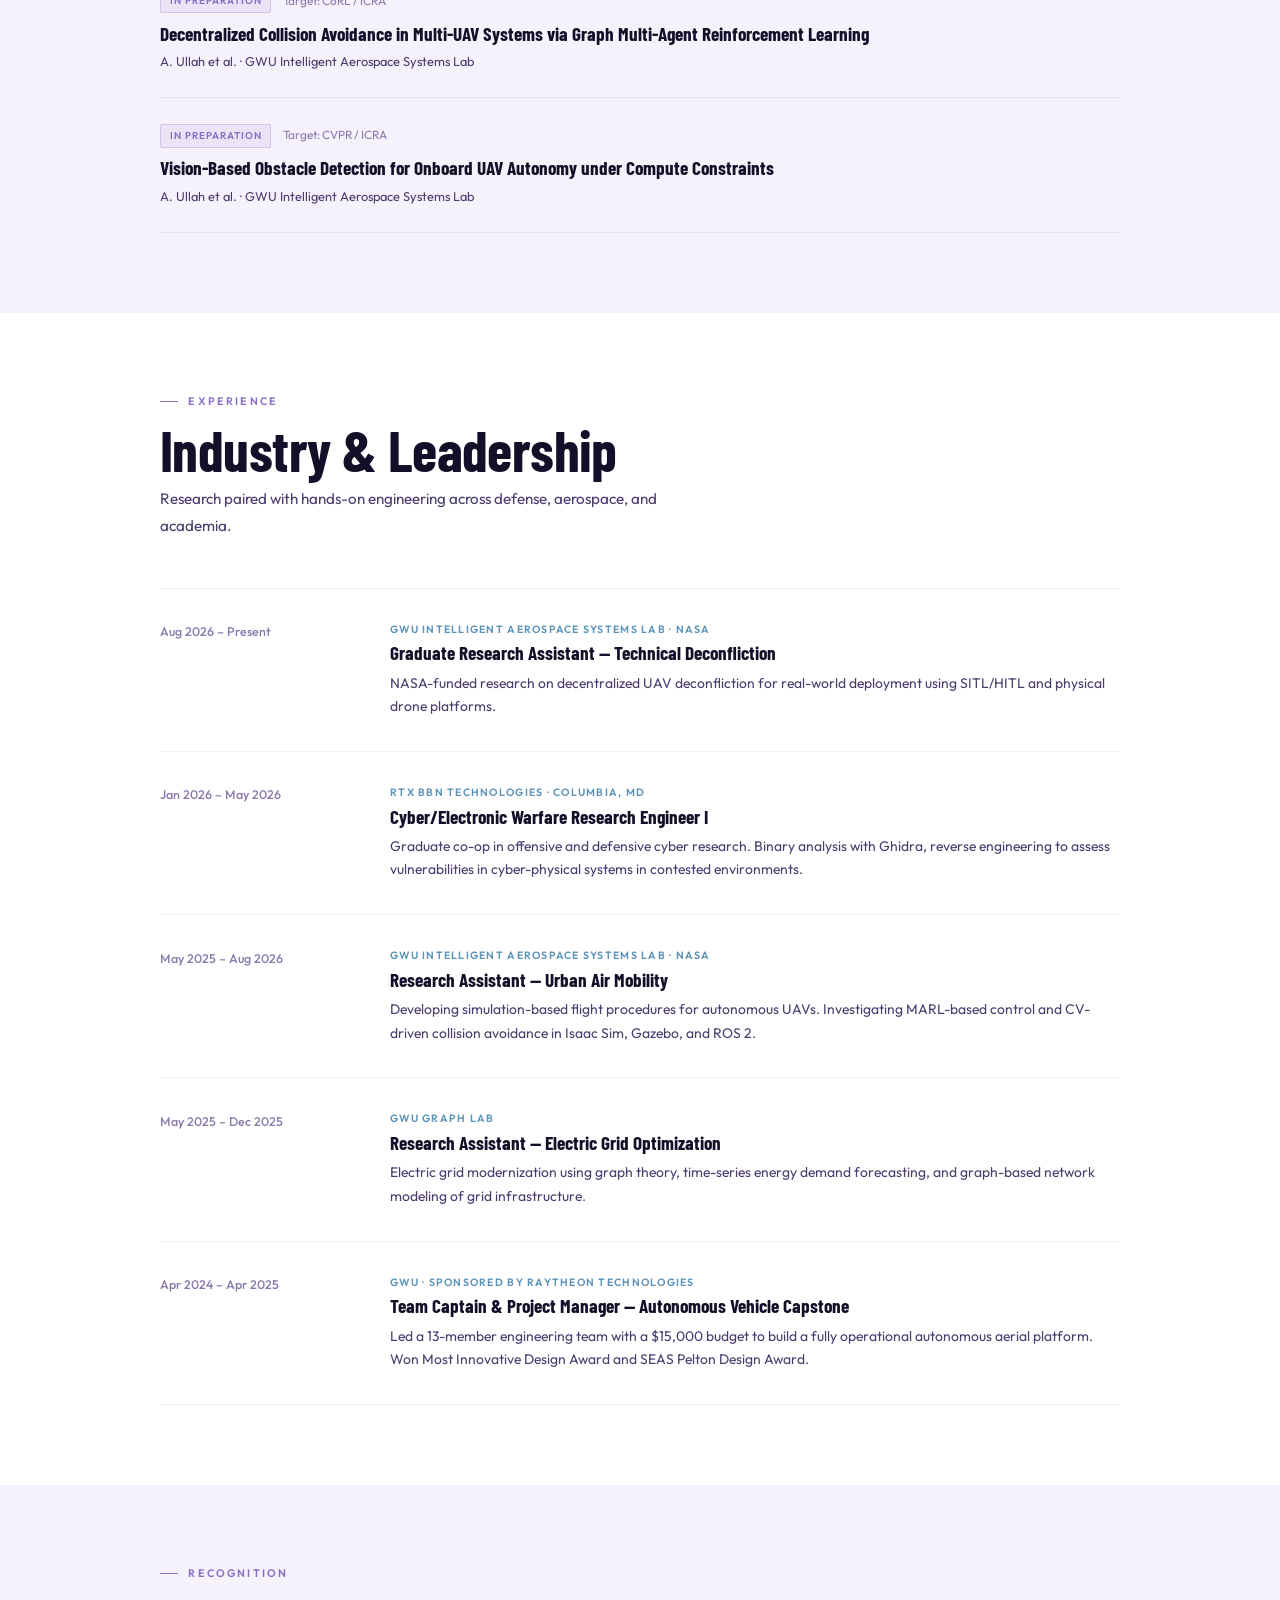
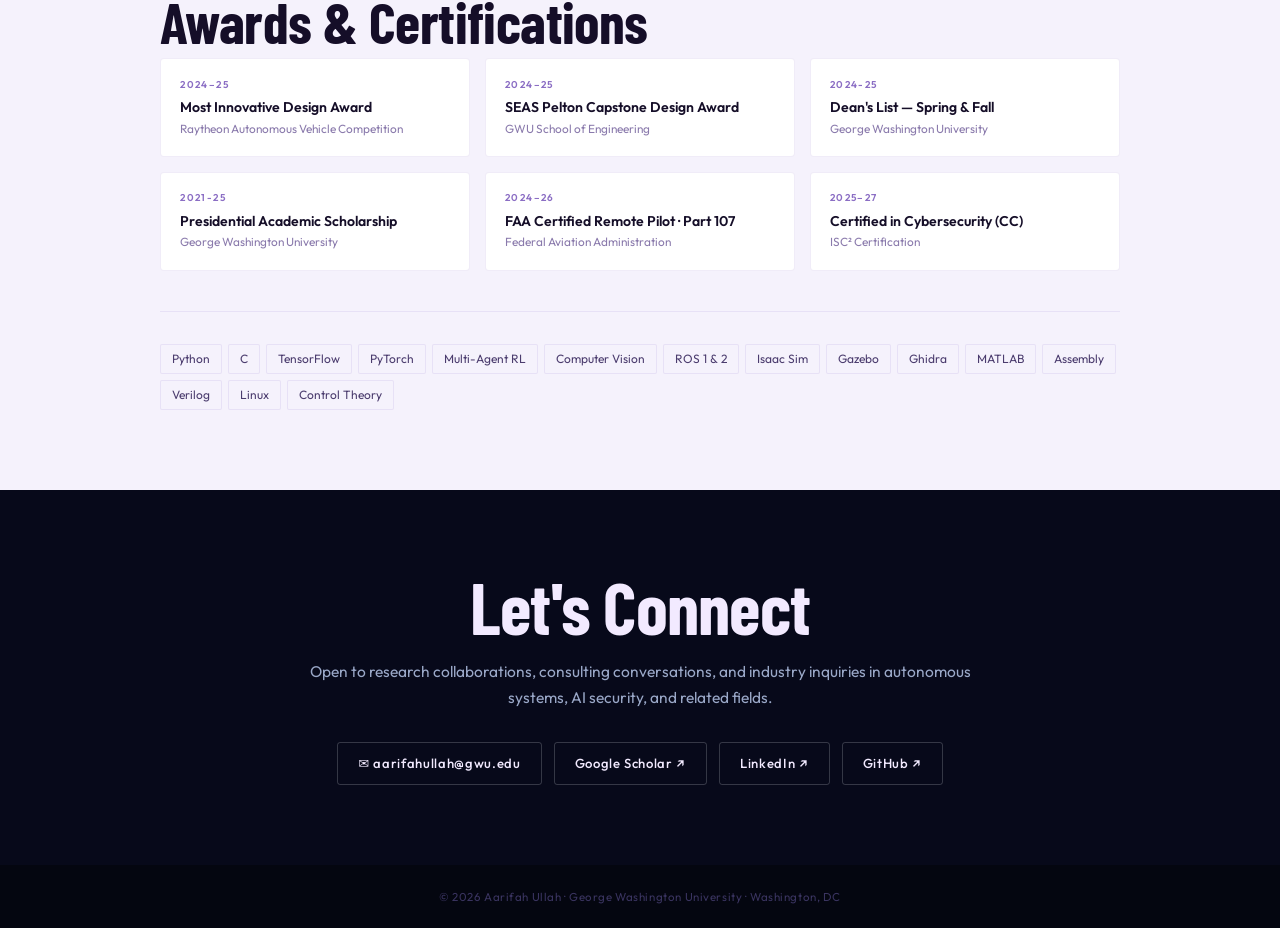
==== commit 7f133d6b: "Update hero section and various descriptions in index.html" ====
--- a/index.html
+++ b/index.html
@@ -207,7 +207,7 @@
 <section id="hero">
   <canvas id="hero-canvas" aria-hidden="true"></canvas>
   <div class="hero-inner">
-    <div class="hero-eyebrow">Computer Science PhD Researcher · Intelligent Aerospace Systems Lab (IASL) · George Washington University</div>
+    <div class="hero-eyebrow">Computer Science PhD Researcher · George Washington University</div>
     <h1 class="hero-name">
       AARIFAH<br>
       <span class="hero-name-prism">ULLAH</span>
@@ -217,7 +217,7 @@
       <span class="hero-tag">World Models · Physical AI</span>
       <span class="hero-tag">Safety &amp; Security</span>
     </div>
-    <p class="hero-desc">Building autonomous systems that understand how the physical world works and act safely in it — world models, multi-agent coordination for UAV swarms, and collision avoidance validated on real drones, not just in simulation. Researcher, engineer, and sole patent inventor.</p>
+    <p class="hero-desc">Building autonomous systems that understand how the physical world works and act safely in it. World models, multi-agent coordination for UAV swarms, and collision avoidance validated on real drones, not just in simulation. Researcher, engineer, and sole patent inventor.</p>
     <div class="hero-actions">
       <a href="#research" class="btn-prism">View Research ↓</a>
       <a href="https://scholar.google.com/citations?user=-QAWJB4AAAAJ&amp;hl=en" class="btn-ghost" target="_blank" rel="noopener">Google Scholar</a>
@@ -227,8 +227,8 @@
   </div>
   <div class="hero-stats">
     <div><div class="hstat-n">1</div><div class="hstat-l">Patent Issued</div></div>
+    <div><div class="hstat-n">2</div><div class="hstat-l">Design Awards</div></div>
     <div><div class="hstat-n">3</div><div class="hstat-l">Research Labs</div></div>
-    <div><div class="hstat-n">2</div><div class="hstat-l">Design Awards</div></div>
   </div>
 </section>
 
@@ -238,14 +238,14 @@
     <div class="eyebrow">About</div>
     <h2 class="sec-title">At the edge of three fields</h2>
     <p class="about-body">I'm a PhD student at George Washington University working at the intersection of AI, autonomous systems, and security. What's unusual about my profile isn't any single domain — it's that I operate across all three simultaneously, with hardware in hand and a clearance in pocket.</p>
-    <p class="about-body">I've built drone autonomy systems from the ground up (with an FAA Part 107 certificate to fly them), analyzed binary vulnerabilities for defense applications, and hold a patent as sole inventor in autonomous vehicle navigation — before finishing my undergraduate degree. That range isn't incidental. It's the point.</p>
+    <p class="about-body">I've built drone autonomy systems from the ground up (with an FAA Part 107 certificate to fly them), analyzed binary vulnerabilities for defense applications, and hold a patent as sole inventor in autonomous vehicle navigation — before finishing my undergraduate degree.</p>
   </div>
   <div class="creds">
     <div class="cred"><span class="cred-icon">🎓</span><div><div class="cred-main">PhD Candidate, Computer Science</div><div class="cred-sub">George Washington University · Intelligent Aerospace Systems Lab (IASL) · Expected 2029</div></div></div>
-    <div class="cred"><span class="cred-icon">🛸</span><div><div class="cred-main">FAA Certified Remote Pilot · Part 107</div><div class="cred-sub">Licensed for commercial UAS operations · 2024–2026</div></div></div>
-    <div class="cred"><span class="cred-icon">🔐</span><div><div class="cred-main">Security Clearance</div><div class="cred-sub">Held during co-op at RTX BBN Technologies</div></div></div>
-    <div class="cred"><span class="cred-icon">⚡</span><div><div class="cred-main">Certified in Cybersecurity · ISC²</div><div class="cred-sub">June 2025 – June 2027</div></div></div>
-    <div class="cred"><span class="cred-icon">📐</span><div><div class="cred-main">MS Cybersecurity · 2026</div><div class="cred-main">BS Computer Science · 2025</div><div class="cred-main">BS Electrical Engineering · 2025</div><div class="cred-sub">George Washington University</div></div></div>
+    <div class="cred"><span class="cred-icon">🛸</span><div><div class="cred-main">FAA Certified Remote Pilot · Part 107</div><div class="cred-sub">Licensed for commercial UAS operations · 2024–2028</div></div></div>
+    <div class="cred"><span class="cred-icon">🔐</span><div><div class="cred-main">Active Security Clearance</div><div class="cred-sub">Top Secret at RTX BBN Technologies</div></div></div>
+    <div class="cred"><span class="cred-icon">⚡</span><div><div class="cred-main">Deep reinforcement Learning · Hugging Face</div><div class="cred-sub">Certificate of Excellence</div></div></div>
+    <div class="cred"><span class="cred-icon">📐</span><div><div class="cred-main">Education</div><div class="cred-sub">MS Cybersecurity in Computer Science · 2026</div><div class="cred-sub">BS Computer Science · 2025</div><div class="cred-sub">BS Electrical Engineering · 2025</div><div class="cred-sub">George Washington University</div></div></div>
   </div>
 </div></div></section>
 
@@ -253,7 +253,7 @@
 <section class="sec" id="research"><div class="wrap">
   <div class="eyebrow">Research</div>
   <h2 class="sec-title">Active Research</h2>
-  <p class="sec-sub">PhD work at the intersection of multi-agent reinforcement learning, computer vision, and autonomous aerial systems.</p>
+  <p class="sec-sub">PhD work with of multi-agent reinforcement learning, computer vision, and autonomous world models.</p>
   <div class="r-grid">
     <div class="r-card">
       <span class="r-tag">UAV Autonomy · MARL</span><span class="r-phd-badge">PhD Focus</span>
@@ -262,7 +262,7 @@
       <p>CV-based perception pipeline: real-time depth estimation and object detection for onboard collision avoidance under the compute constraints of small UAV platforms.</p>
       <div class="r-tools">Isaac Sim · Gazebo · ROS 2 · PyTorch · OpenCV</div>
       <div class="r-kws"><span class="kw">MARL</span><span class="kw">Graph Neural Networks</span><span class="kw">Computer Vision</span><span class="kw">Collision Avoidance</span><span class="kw">Swarm Coordination</span></div>
-      <div class="r-funding">GWU Intelligent Aerospace Systems Lab · NASA / NSF / FAA</div>
+      <div class="r-funding">GWU Intelligent Aerospace Systems Lab · NASA</div>
     </div>
     <div class="r-card">
       <span class="r-tag">Graph Theory · Infrastructure</span>
@@ -279,14 +279,14 @@
 <section class="sec alt" id="patent"><div class="wrap">
   <div class="eyebrow">Patents</div>
   <h2 class="sec-title">Sole Inventor</h2>
-  <p class="sec-sub">A patent issued as sole inventor before finishing an undergraduate degree.</p>
+  <p class="sec-sub">A patent issued as sole inventor while in my undergraduate degree.</p>
   <div class="patent-wrap">
     <div class="patent-meta-col"><div class="patent-status-label">Status</div><div class="patent-status">Issued<br>Dec. 2025</div></div>
     <div class="patent-div"></div>
     <div>
       <div class="patent-title-text">"Systems and Methods of Facilitating Navigation of Autonomous Vehicles"</div>
       <div class="patent-inv">Aarifah Ullah · Sole Inventor · <a href="https://patents.google.com/patent/US12504288B1" target="_blank" rel="noopener">U.S. Patent No. 12,504,288 B1</a> · Issued December 23, 2025</div>
-      <span class="patent-badge">✓ Sole Inventor</span>
+      <span class="patent-badge">Sole Inventor</span>
     </div>
   </div>
 </div></section>
@@ -300,7 +300,7 @@
     <div class="pub-item">
       <div class="pub-meta">
         <span class="pub-badge prep">In Preparation</span>
-        <span class="pub-venue">Target: IROS / ICRA</span>
+        <span class="pub-venue">Target: CoRL / ICRA</span>
       </div>
       <div class="pub-title">Decentralized Collision Avoidance in Multi-UAV Systems via Graph Multi-Agent Reinforcement Learning</div>
       <div class="pub-authors">A. Ullah et al. · GWU Intelligent Aerospace Systems Lab</div>
@@ -323,23 +323,31 @@
   <p class="sec-sub">Research paired with hands-on engineering across defense, aerospace, and academia.</p>
   <div class="exp-list">
     <div class="exp-item">
+      <div class="exp-date">Aug 2026 – Present</div>
+      <div>
+        <div class="exp-org">GWU Intelligent Aerospace Systems Lab · NASA</div>
+        <div class="exp-role">Graduate Research Assistant — Technical Deconfliction</div>
+        <div class="exp-desc">NASA-funded research on decentralized UAV deconfliction for real-world deployment using SITL/HITL and physical drone platforms.</div>
+      </div>
+    </div>
+    <div class="exp-item">
       <div class="exp-date">Jan 2026 – May 2026</div>
       <div>
         <div class="exp-org">RTX BBN Technologies · Columbia, MD</div>
         <div class="exp-role">Cyber/Electronic Warfare Research Engineer I</div>
-        <div class="exp-desc">Graduate co-op in offensive and defensive cyber research. Binary analysis with Ghidra — reverse engineering to assess vulnerabilities in cyber-physical systems in contested environments.</div>
+        <div class="exp-desc">Graduate co-op in offensive and defensive cyber research. Binary analysis with Ghidra, reverse engineering to assess vulnerabilities in cyber-physical systems in contested environments.</div>
       </div>
     </div>
     <div class="exp-item">
-      <div class="exp-date">May 2025 – Present</div>
+      <div class="exp-date">May 2025 – Aug 2026</div>
       <div>
-        <div class="exp-org">GWU Intelligent Aerospace Systems Lab · NASA / NSF / FAA</div>
+        <div class="exp-org">GWU Intelligent Aerospace Systems Lab · NASA</div>
         <div class="exp-role">Research Assistant — Urban Air Mobility</div>
         <div class="exp-desc">Developing simulation-based flight procedures for autonomous UAVs. Investigating MARL-based control and CV-driven collision avoidance in Isaac Sim, Gazebo, and ROS 2.</div>
       </div>
     </div>
     <div class="exp-item">
-      <div class="exp-date">May 2025 – Present</div>
+      <div class="exp-date">May 2025 – Dec 2025</div>
       <div>
         <div class="exp-org">GWU Graph Lab</div>
         <div class="exp-role">Research Assistant — Electric Grid Optimization</div>
@@ -364,8 +372,8 @@
   <div class="awards-grid">
     <div class="award"><div class="award-yr">2024–25</div><div class="award-name">Most Innovative Design Award</div><div class="award-org">Raytheon Autonomous Vehicle Competition</div></div>
     <div class="award"><div class="award-yr">2024–25</div><div class="award-name">SEAS Pelton Capstone Design Award</div><div class="award-org">GWU School of Engineering</div></div>
-    <div class="award"><div class="award-yr">2024</div><div class="award-name">Dean's List — Spring &amp; Fall</div><div class="award-org">George Washington University</div></div>
-    <div class="award"><div class="award-yr">Ongoing</div><div class="award-name">Presidential Academic Scholarship</div><div class="award-org">George Washington University</div></div>
+    <div class="award"><div class="award-yr">2024-25</div><div class="award-name">Dean's List — Spring &amp; Fall</div><div class="award-org">George Washington University</div></div>
+    <div class="award"><div class="award-yr">2021-25</div><div class="award-name">Presidential Academic Scholarship</div><div class="award-org">George Washington University</div></div>
     <div class="award"><div class="award-yr">2024–26</div><div class="award-name">FAA Certified Remote Pilot · Part 107</div><div class="award-org">Federal Aviation Administration</div></div>
     <div class="award"><div class="award-yr">2025–27</div><div class="award-name">Certified in Cybersecurity (CC)</div><div class="award-org">ISC² Certification</div></div>
   </div>
@@ -377,7 +385,7 @@
 <!-- CONTACT -->
 <section id="contact"><div class="contact-inner">
   <h2 class="contact-title">Let's Connect</h2>
-  <p class="contact-sub">Open to research collaborations, advising conversations, and industry inquiries in autonomous systems, AI security, and related fields.</p>
+  <p class="contact-sub">Open to research collaborations, consulting conversations, and industry inquiries in autonomous systems, AI security, and related fields.</p>
   <div class="contact-links">
     <a href="mailto:aarifahullah@gwu.edu" class="contact-link">✉ aarifahullah@gwu.edu</a>
     <a href="https://scholar.google.com/citations?user=-QAWJB4AAAAJ&amp;hl=en" class="contact-link" target="_blank" rel="noopener">Google Scholar ↗</a>
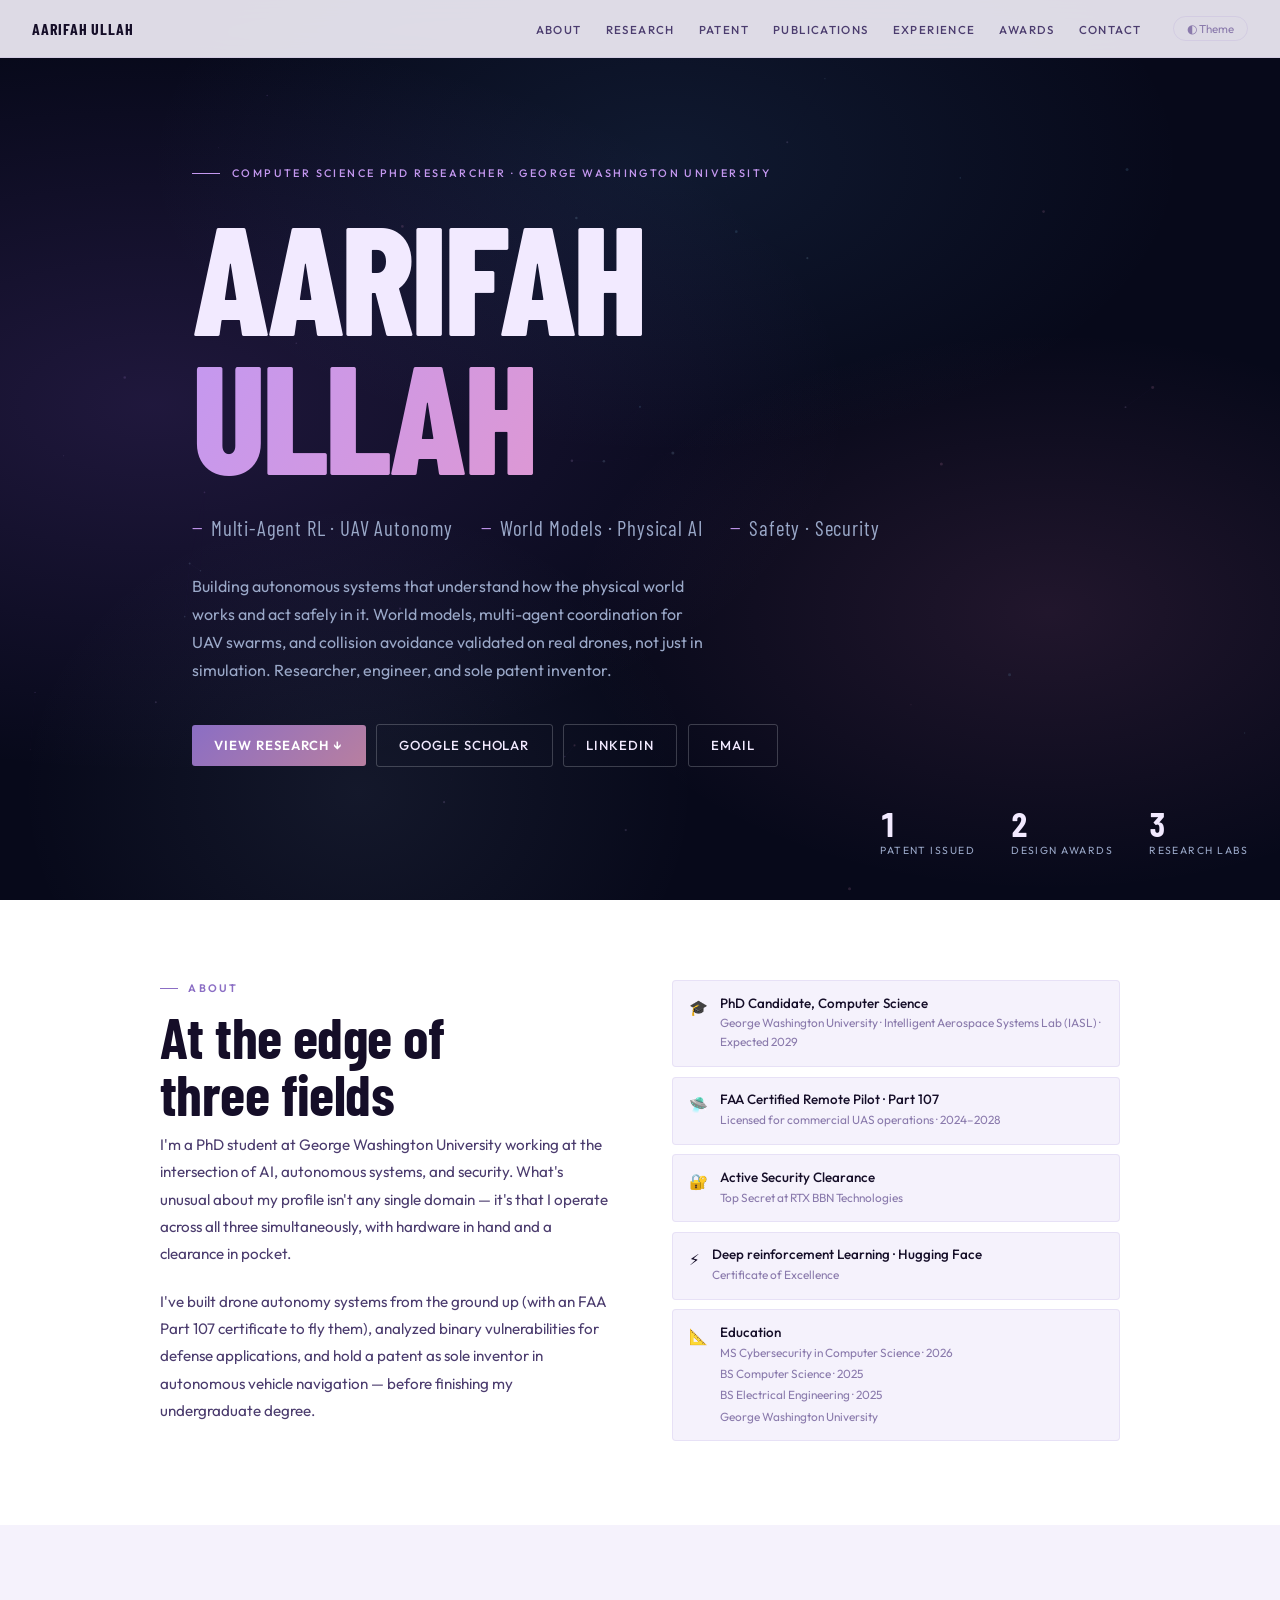
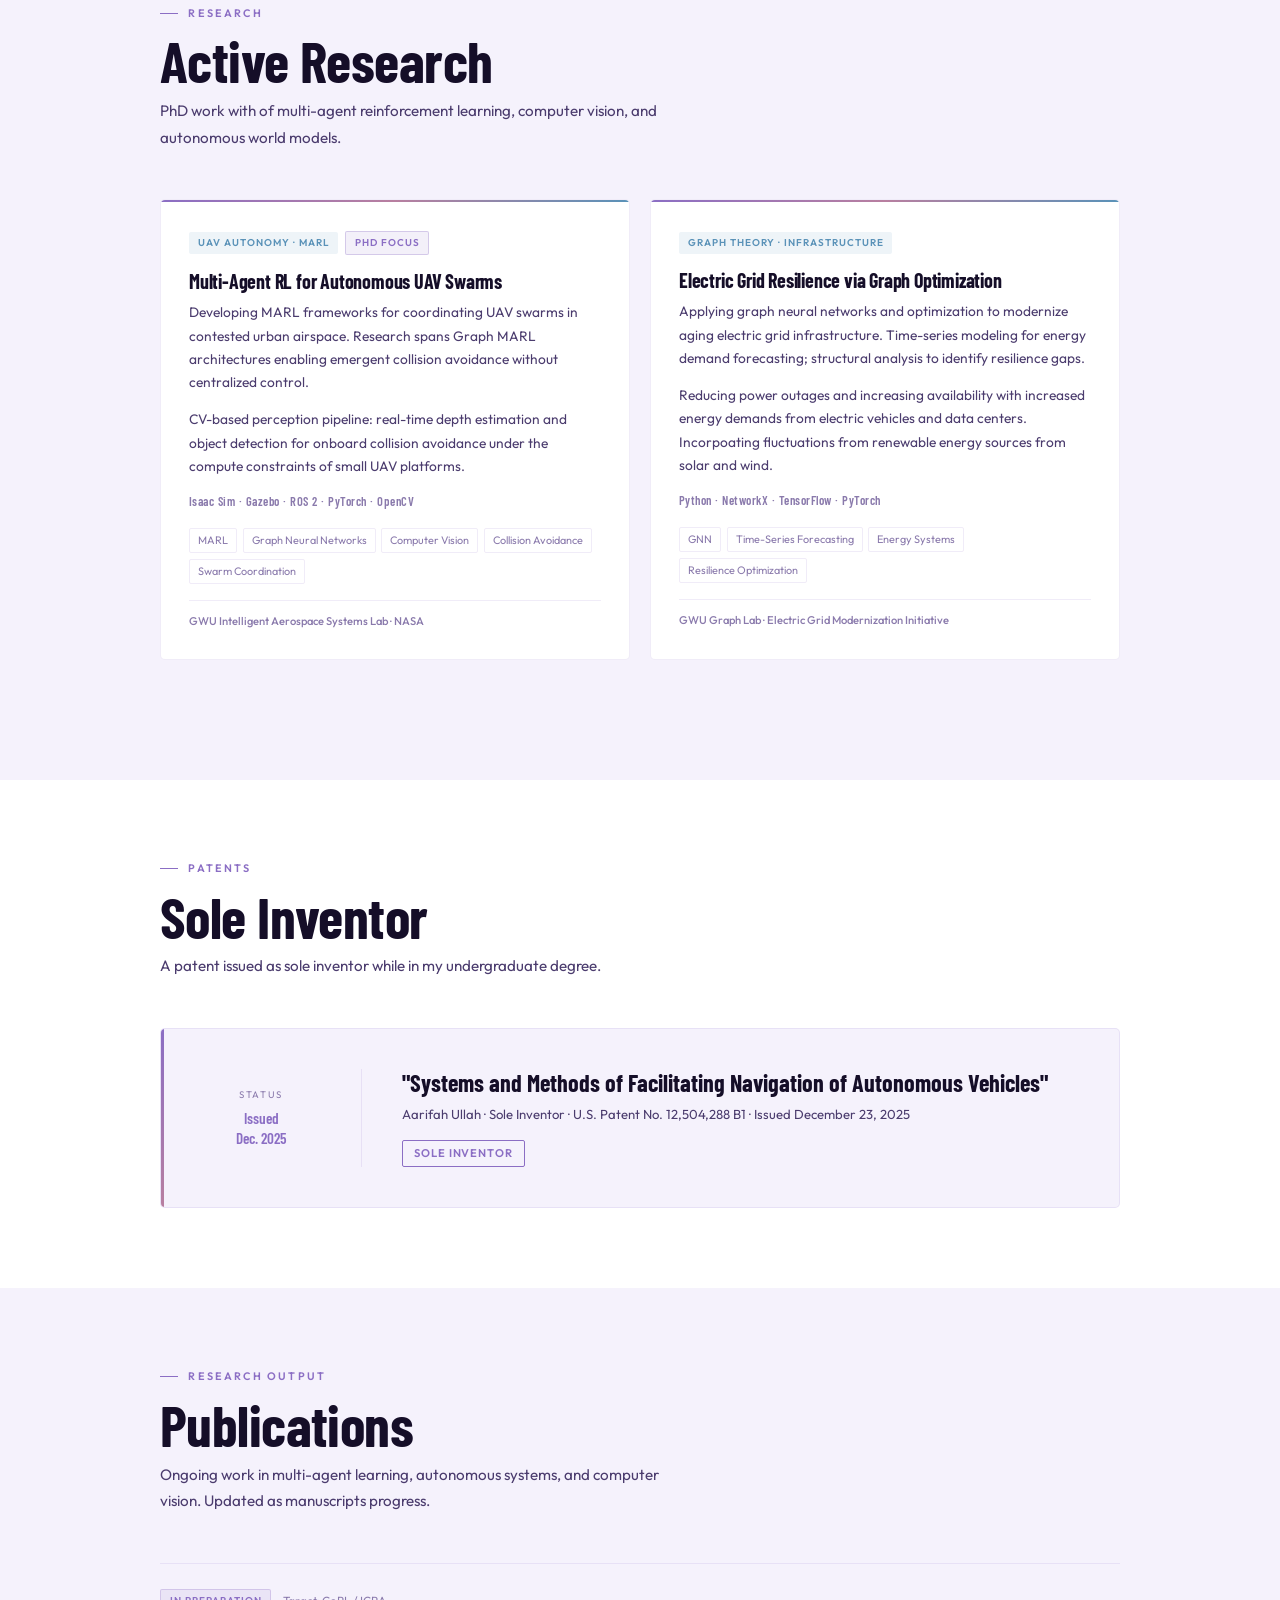
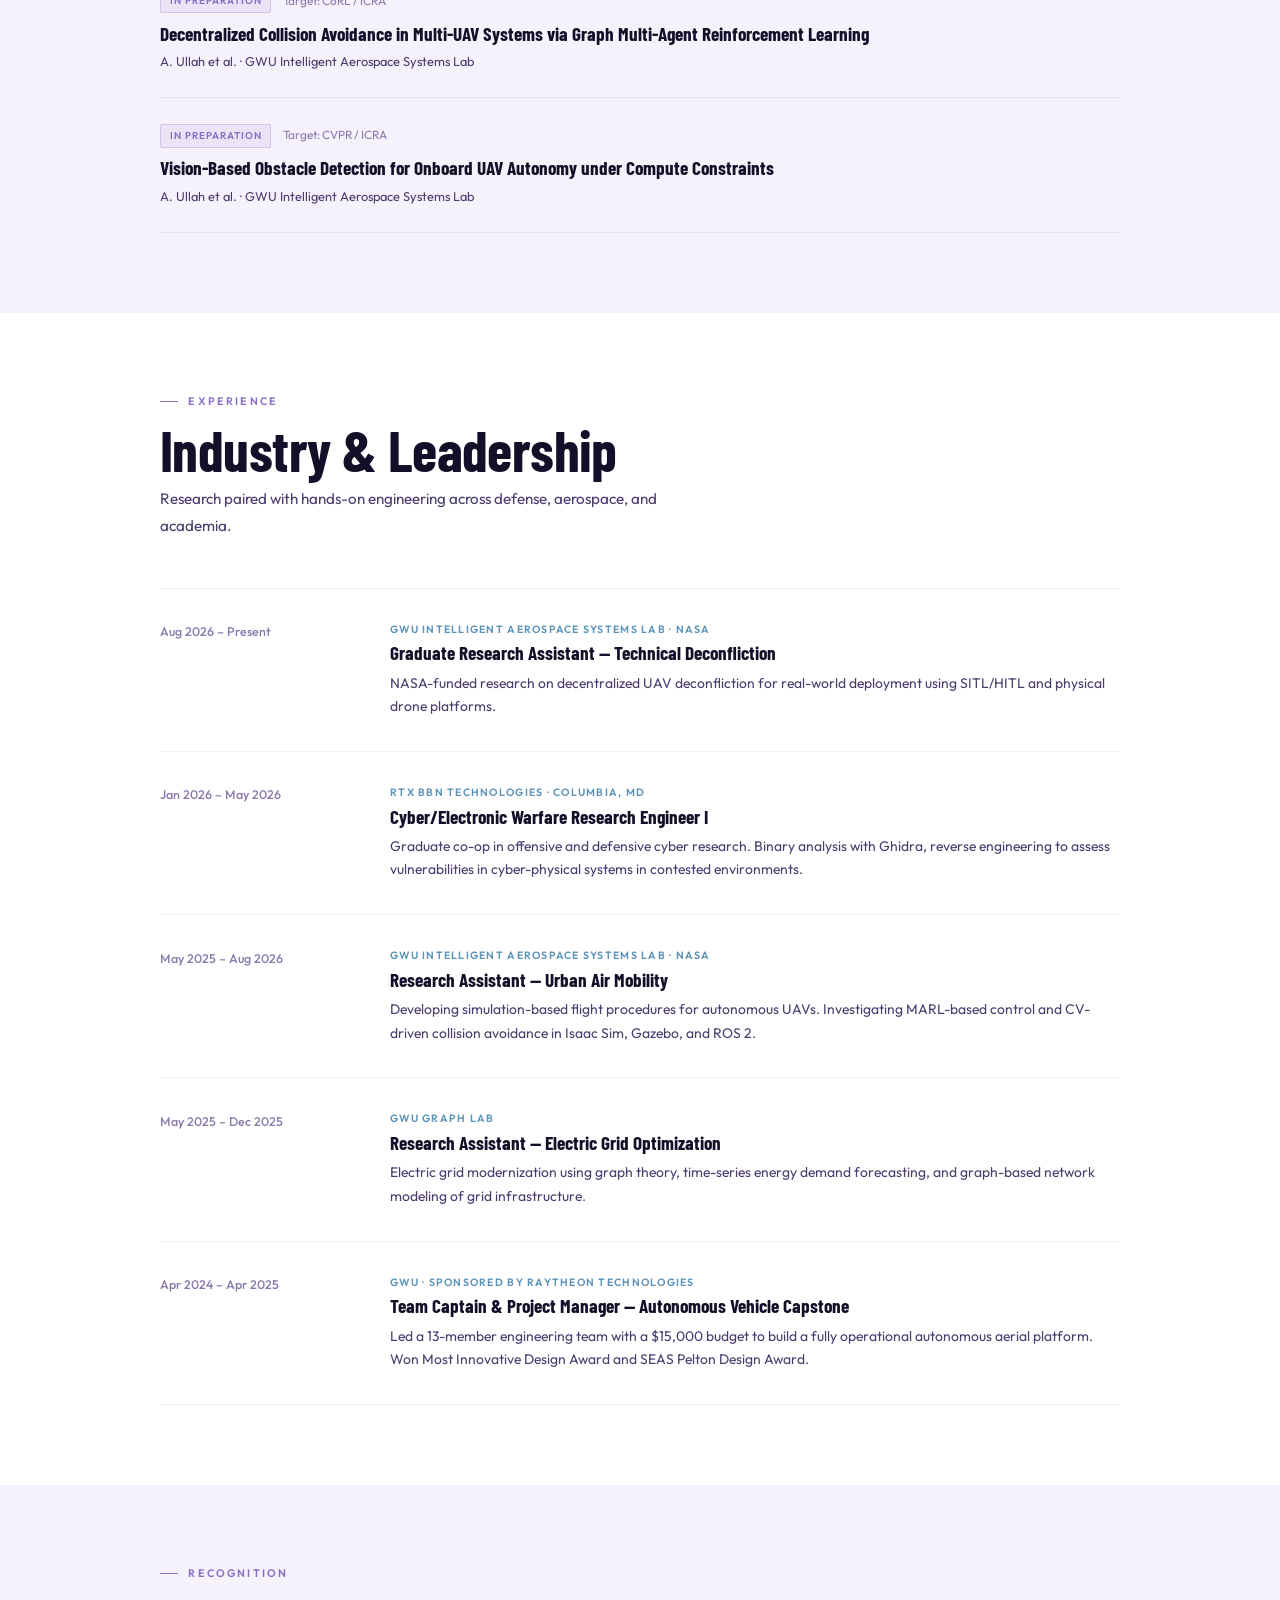
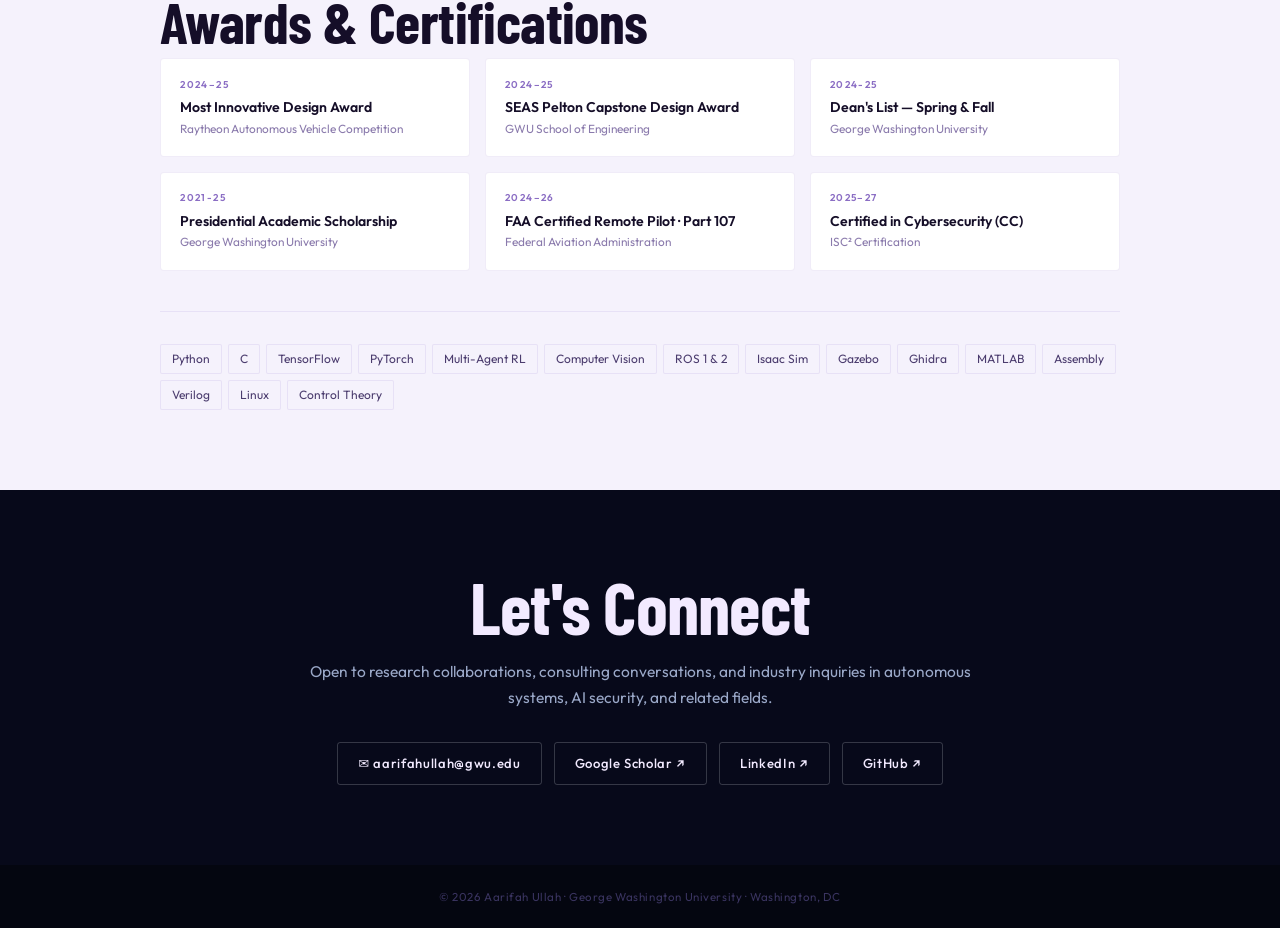
==== commit c18cfba6: "Modify hero tag and enhance electric grid description Updated hero tag from 'Safety & Security' to '" ====
--- a/index.html
+++ b/index.html
@@ -215,7 +215,7 @@
     <div class="hero-tags">
       <span class="hero-tag">Multi-Agent RL · UAV Autonomy</span>
       <span class="hero-tag">World Models · Physical AI</span>
-      <span class="hero-tag">Safety &amp; Security</span>
+      <span class="hero-tag">Safety · Security</span>
     </div>
     <p class="hero-desc">Building autonomous systems that understand how the physical world works and act safely in it. World models, multi-agent coordination for UAV swarms, and collision avoidance validated on real drones, not just in simulation. Researcher, engineer, and sole patent inventor.</p>
     <div class="hero-actions">
@@ -268,6 +268,7 @@
       <span class="r-tag">Graph Theory · Infrastructure</span>
       <h3>Electric Grid Resilience via Graph Optimization</h3>
       <p>Applying graph neural networks and optimization to modernize aging electric grid infrastructure. Time-series modeling for energy demand forecasting; structural analysis to identify resilience gaps.</p>
+      <p>Reducing power outages and increasing availability with increased energy demands from electric vehicles and data centers. Incorpoating fluctuations from renewable energy sources from solar and wind.</p>
       <div class="r-tools">Python · NetworkX · TensorFlow · PyTorch</div>
       <div class="r-kws"><span class="kw">GNN</span><span class="kw">Time-Series Forecasting</span><span class="kw">Energy Systems</span><span class="kw">Resilience Optimization</span></div>
       <div class="r-funding">GWU Graph Lab · Electric Grid Modernization Initiative</div>
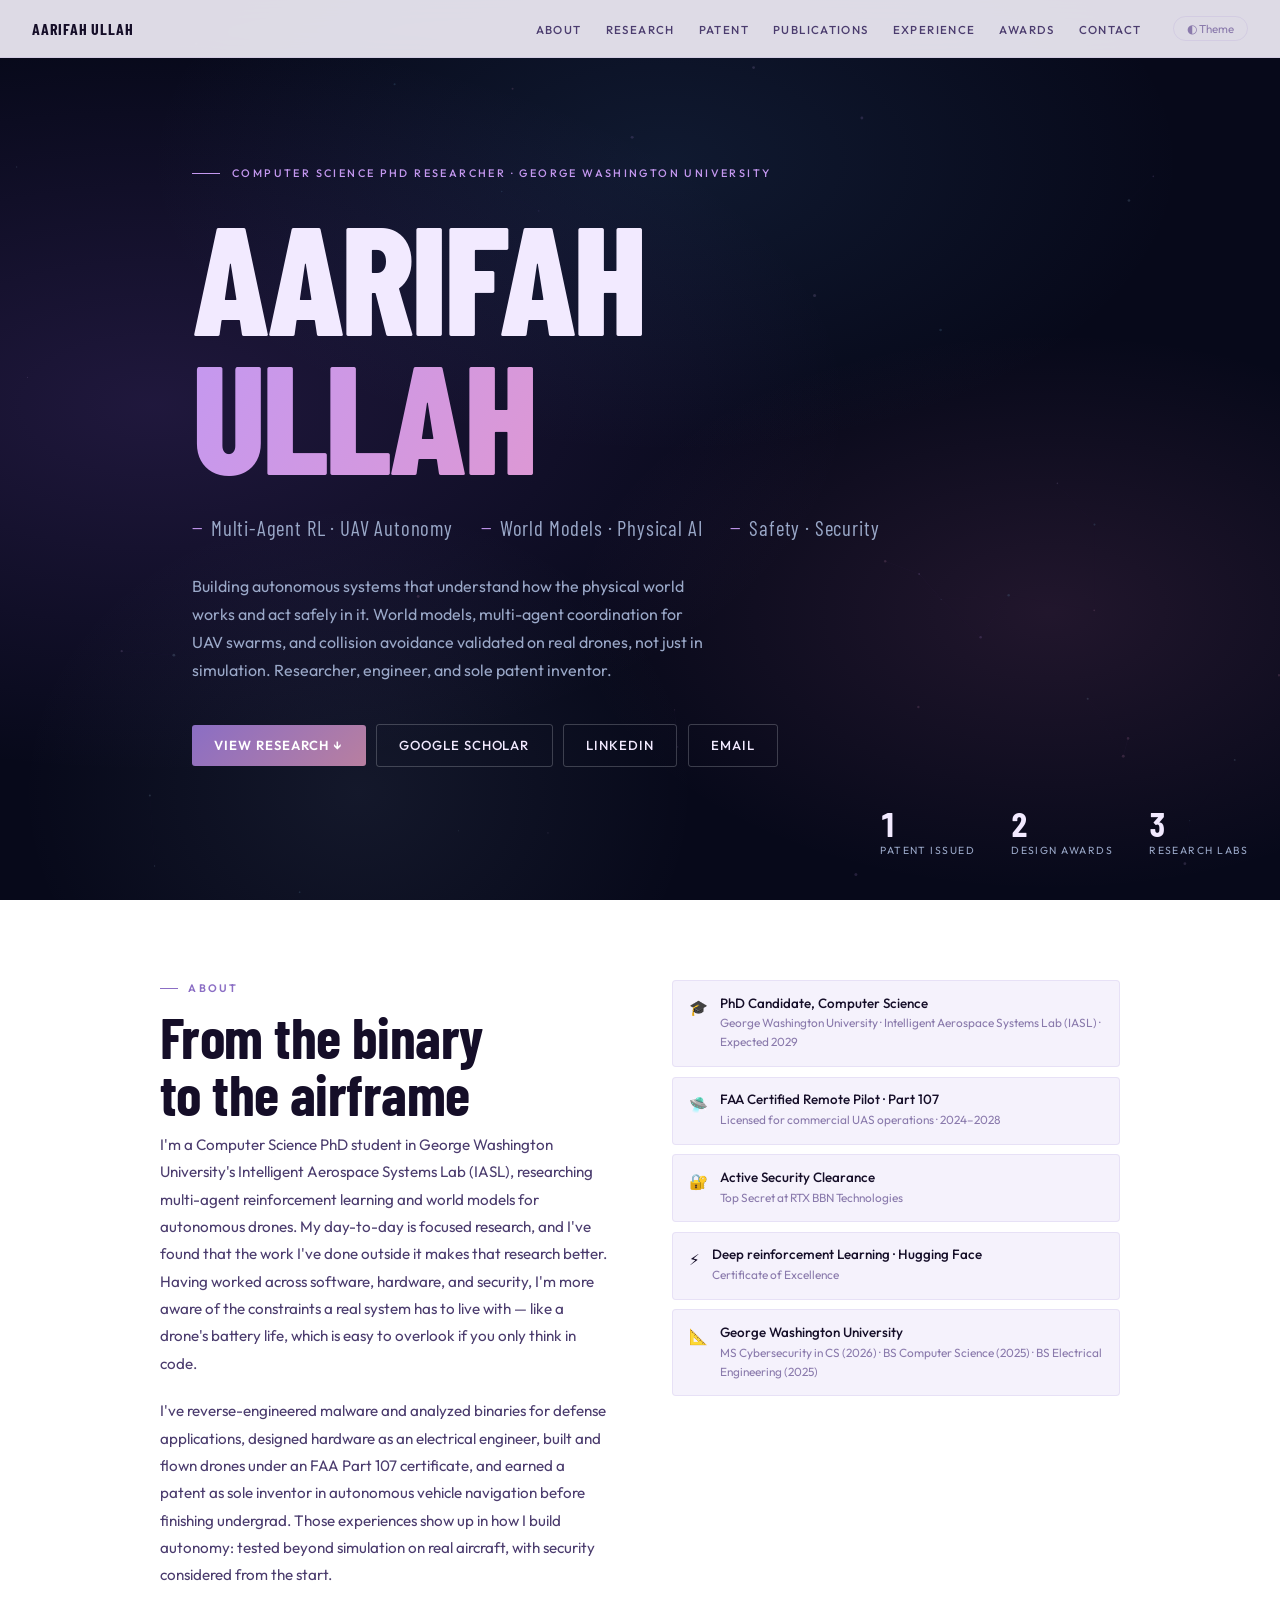
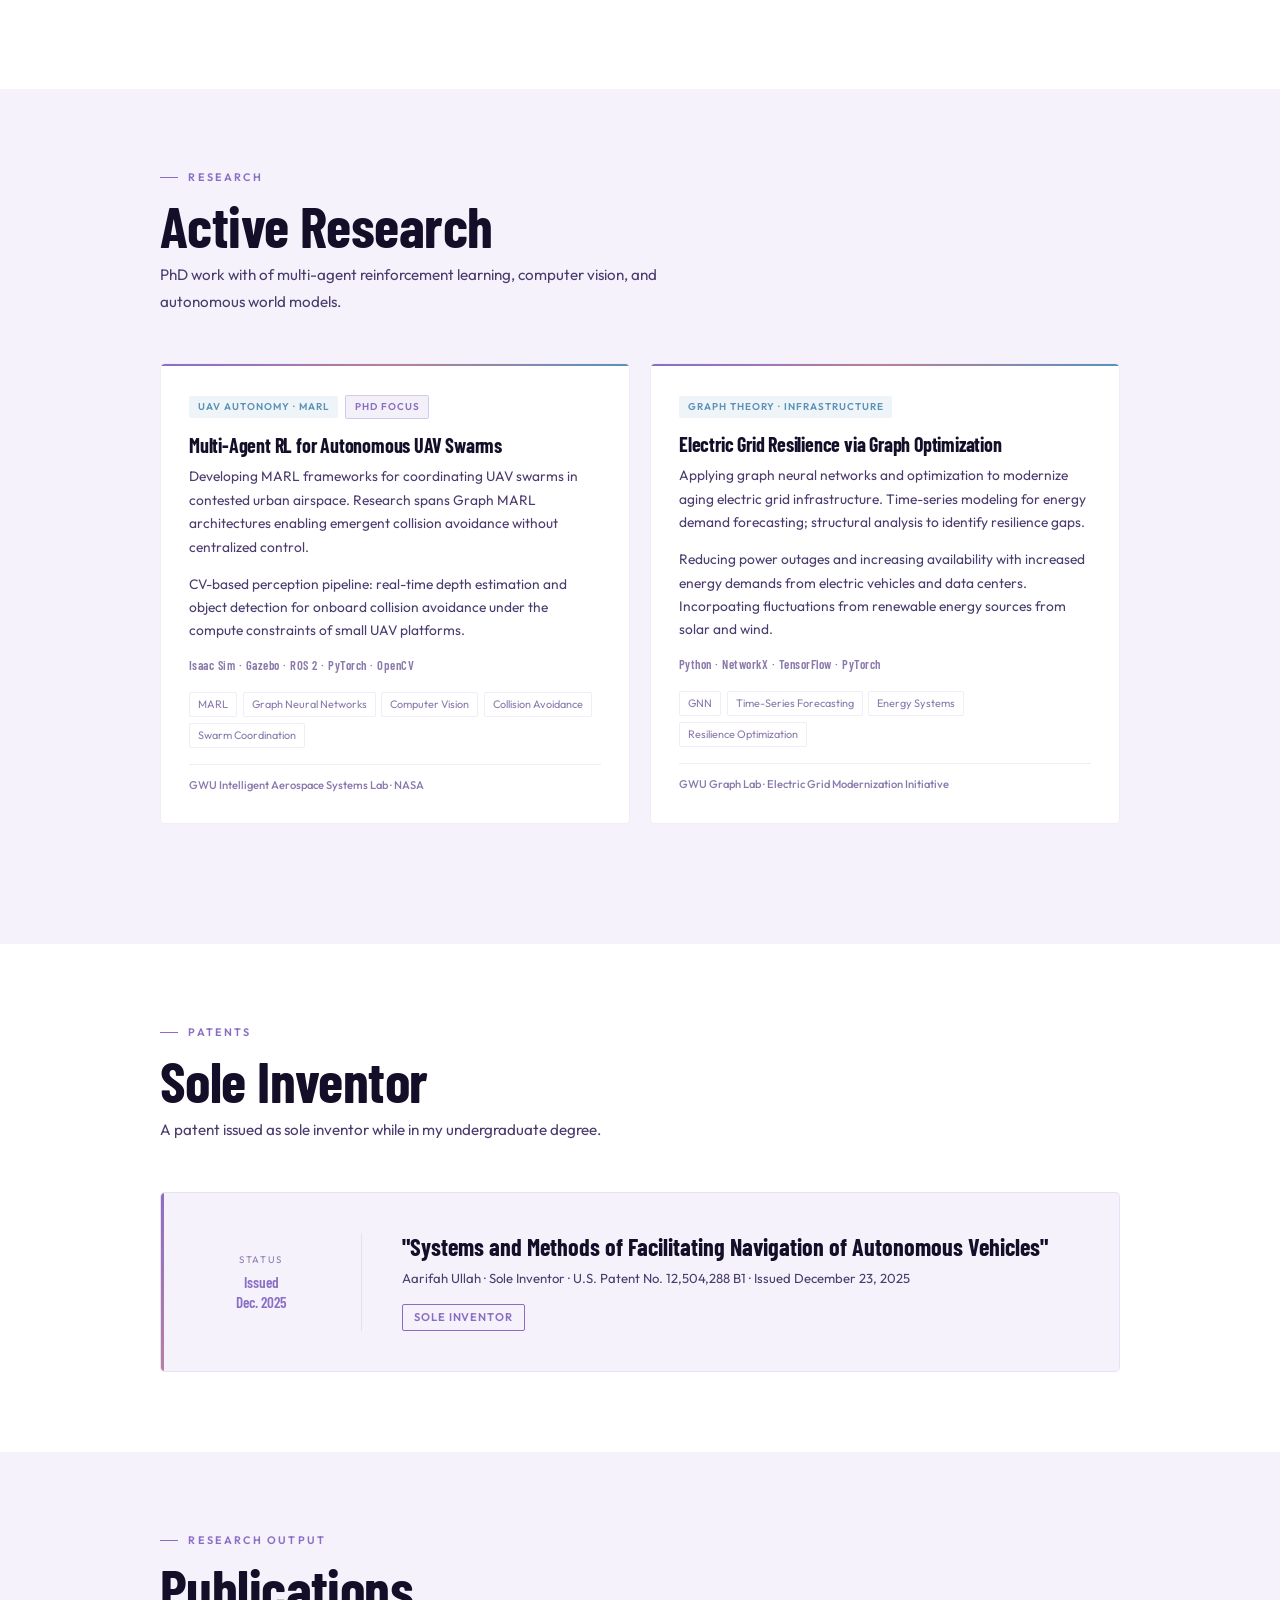
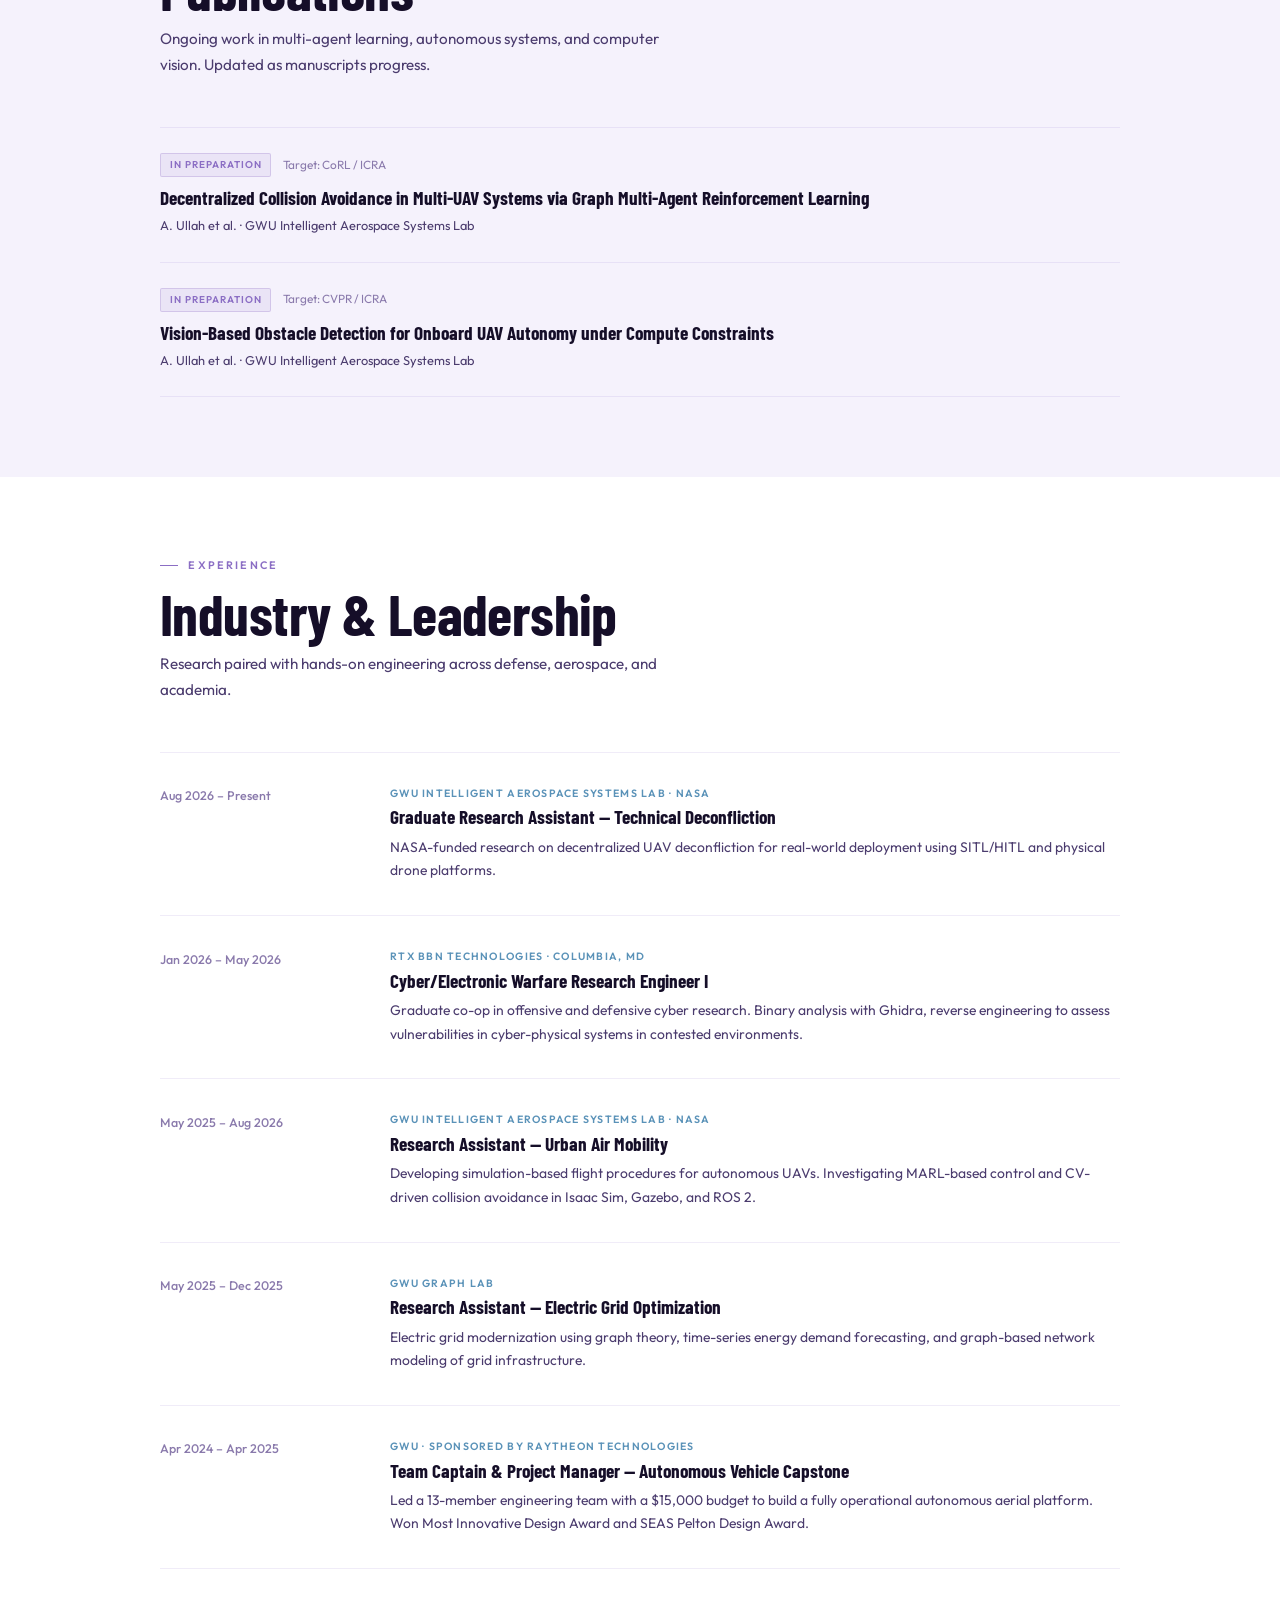
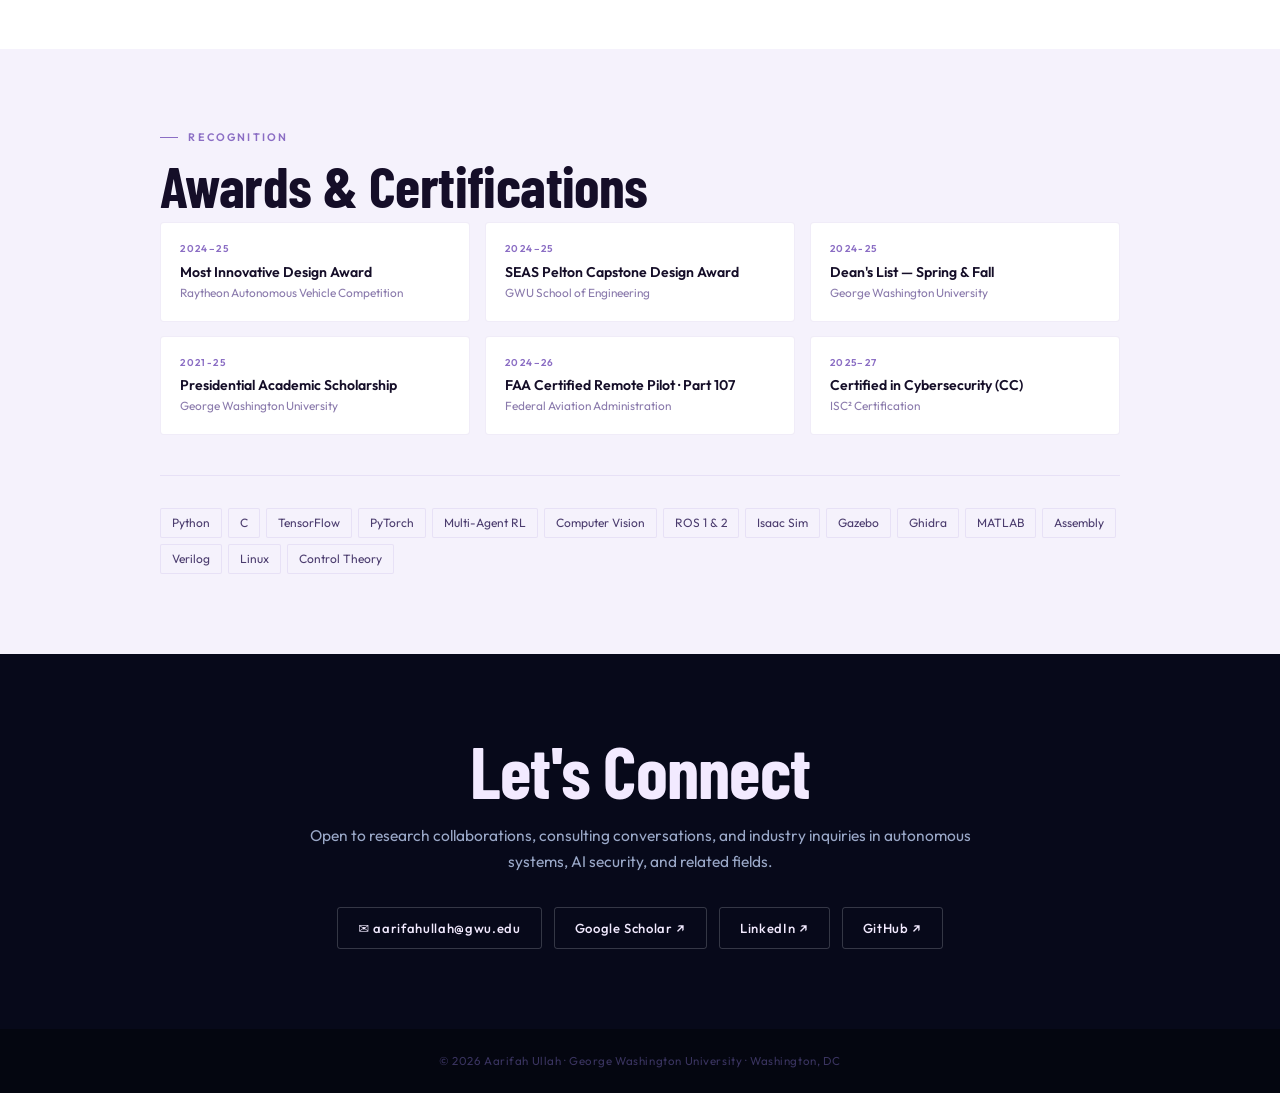
==== commit 818fcf6b: "Rewrite About section; condense Education card" ====
--- a/index.html
+++ b/index.html
@@ -236,16 +236,16 @@
 <section class="sec alt" id="about"><div class="wrap"><div class="about-grid">
   <div>
     <div class="eyebrow">About</div>
-    <h2 class="sec-title">At the edge of three fields</h2>
-    <p class="about-body">I'm a PhD student at George Washington University working at the intersection of AI, autonomous systems, and security. What's unusual about my profile isn't any single domain — it's that I operate across all three simultaneously, with hardware in hand and a clearance in pocket.</p>
-    <p class="about-body">I've built drone autonomy systems from the ground up (with an FAA Part 107 certificate to fly them), analyzed binary vulnerabilities for defense applications, and hold a patent as sole inventor in autonomous vehicle navigation — before finishing my undergraduate degree.</p>
+    <h2 class="sec-title">From the binary to the airframe</h2>
+    <p class="about-body">I'm a Computer Science PhD student in George Washington University's Intelligent Aerospace Systems Lab (IASL), researching multi-agent reinforcement learning and world models for autonomous drones. My day-to-day is focused research, and I've found that the work I've done outside it makes that research better. Having worked across software, hardware, and security, I'm more aware of the constraints a real system has to live with — like a drone's battery life, which is easy to overlook if you only think in code.</p>
+    <p class="about-body">I've reverse-engineered malware and analyzed binaries for defense applications, designed hardware as an electrical engineer, built and flown drones under an FAA Part 107 certificate, and earned a patent as sole inventor in autonomous vehicle navigation before finishing undergrad. Those experiences show up in how I build autonomy: tested beyond simulation on real aircraft, with security considered from the start.</p>
   </div>
   <div class="creds">
     <div class="cred"><span class="cred-icon">🎓</span><div><div class="cred-main">PhD Candidate, Computer Science</div><div class="cred-sub">George Washington University · Intelligent Aerospace Systems Lab (IASL) · Expected 2029</div></div></div>
     <div class="cred"><span class="cred-icon">🛸</span><div><div class="cred-main">FAA Certified Remote Pilot · Part 107</div><div class="cred-sub">Licensed for commercial UAS operations · 2024–2028</div></div></div>
     <div class="cred"><span class="cred-icon">🔐</span><div><div class="cred-main">Active Security Clearance</div><div class="cred-sub">Top Secret at RTX BBN Technologies</div></div></div>
     <div class="cred"><span class="cred-icon">⚡</span><div><div class="cred-main">Deep reinforcement Learning · Hugging Face</div><div class="cred-sub">Certificate of Excellence</div></div></div>
-    <div class="cred"><span class="cred-icon">📐</span><div><div class="cred-main">Education</div><div class="cred-sub">MS Cybersecurity in Computer Science · 2026</div><div class="cred-sub">BS Computer Science · 2025</div><div class="cred-sub">BS Electrical Engineering · 2025</div><div class="cred-sub">George Washington University</div></div></div>
+    <div class="cred"><span class="cred-icon">📐</span><div><div class="cred-main">George Washington University</div><div class="cred-sub">MS Cybersecurity in CS (2026) · BS Computer Science (2025) · BS Electrical Engineering (2025)</div></div></div>
   </div>
 </div></div></section>
 
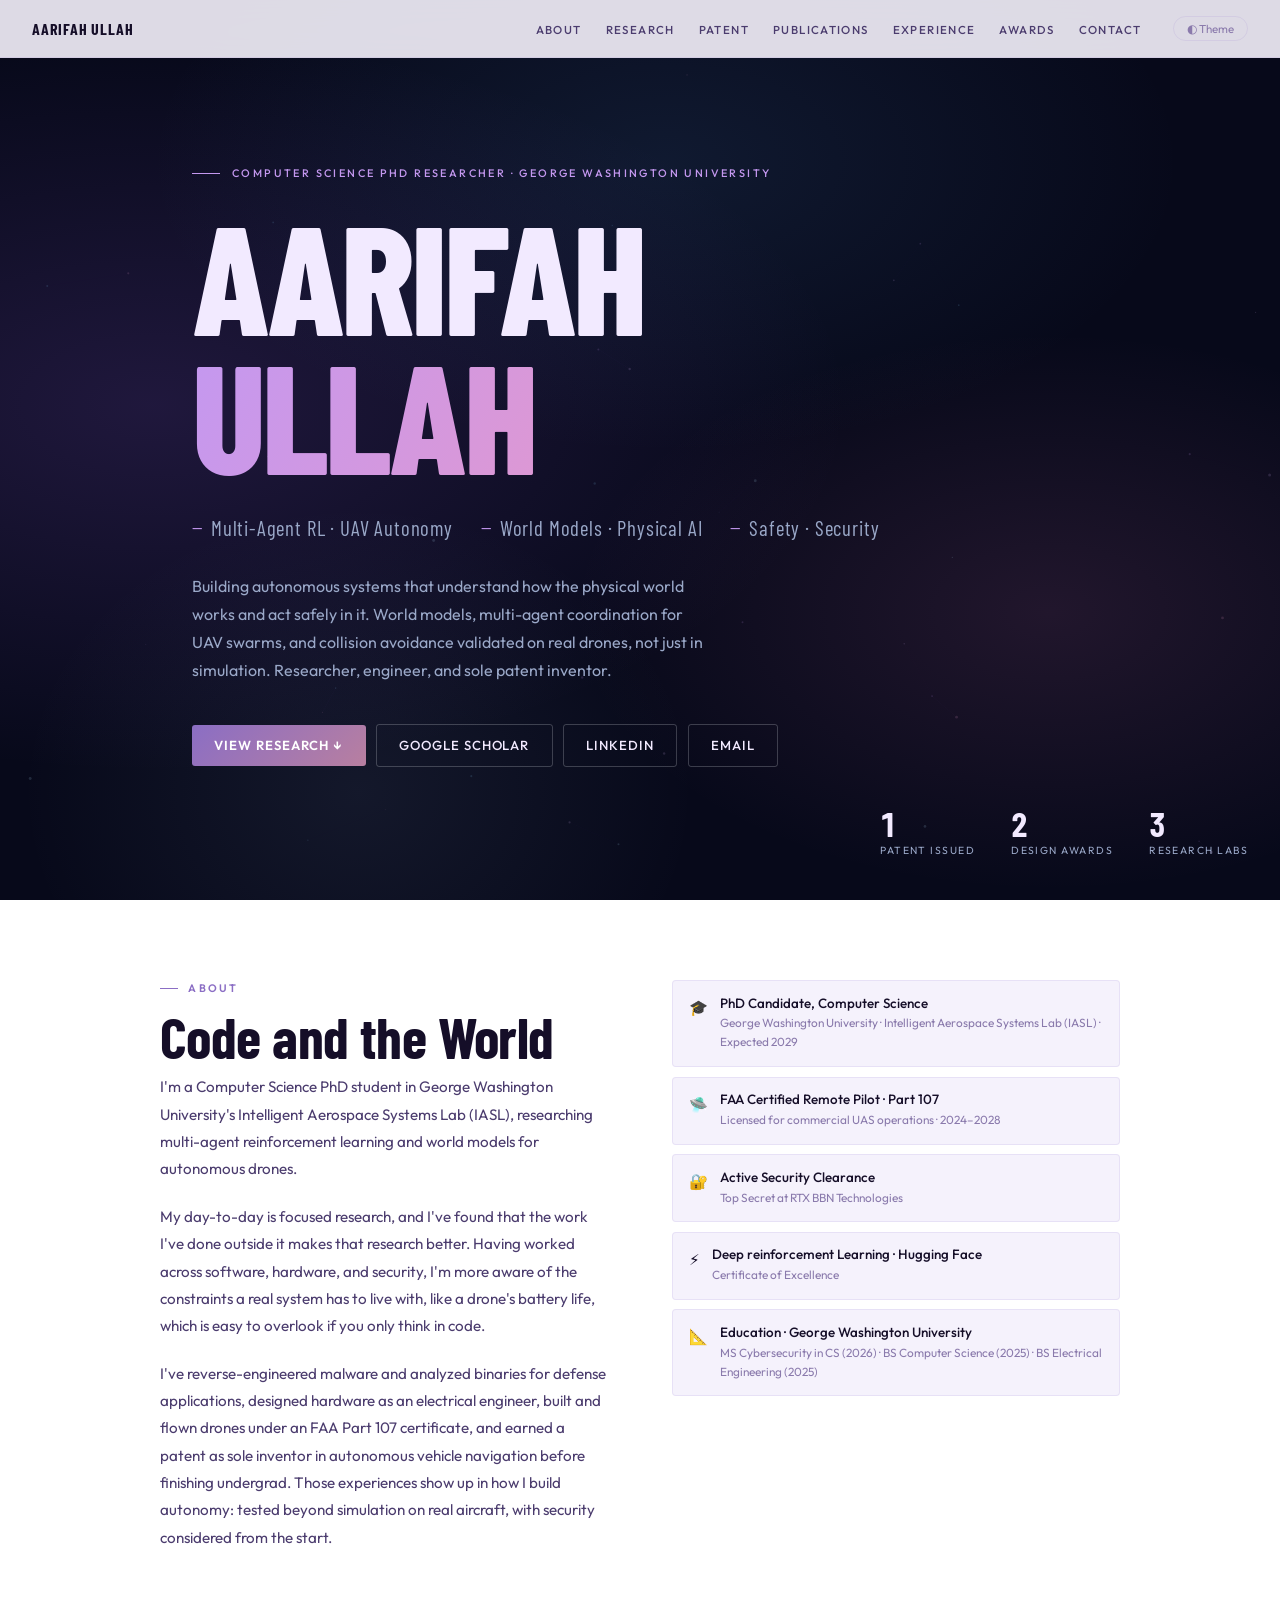
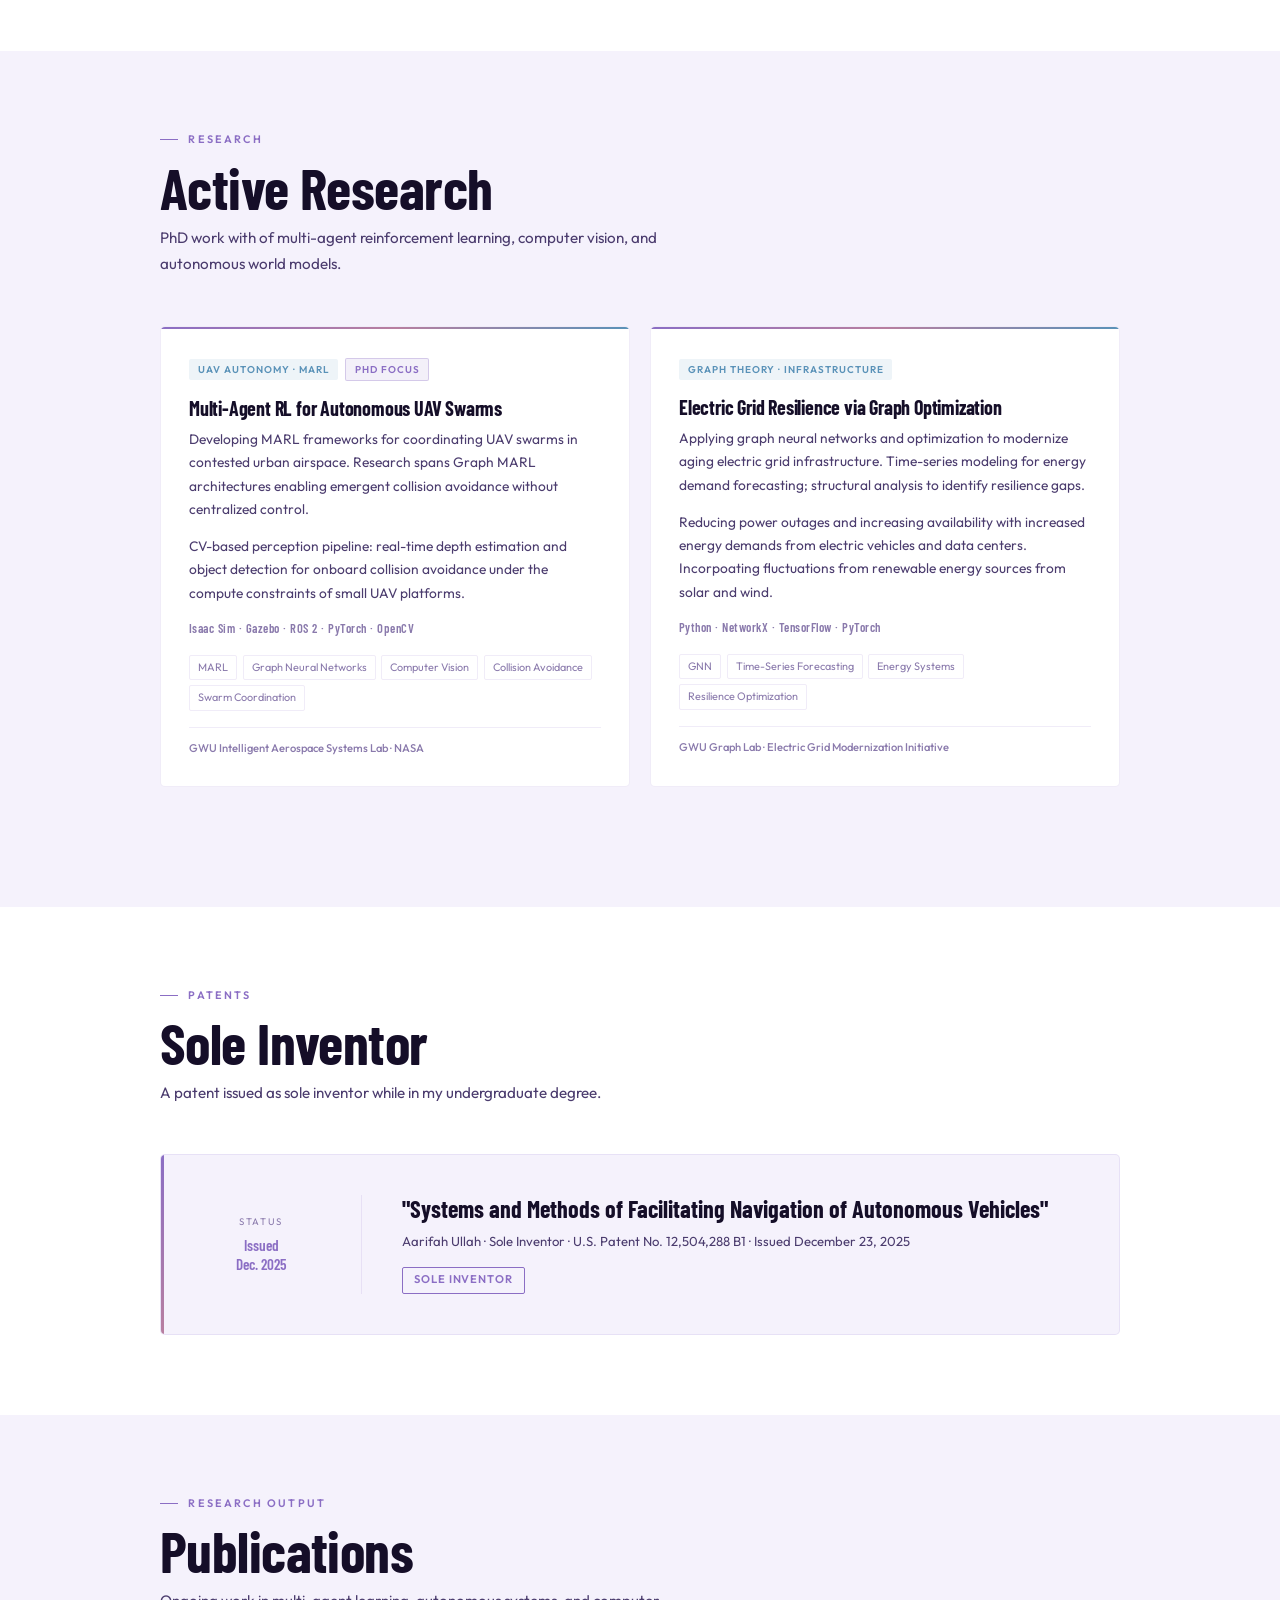
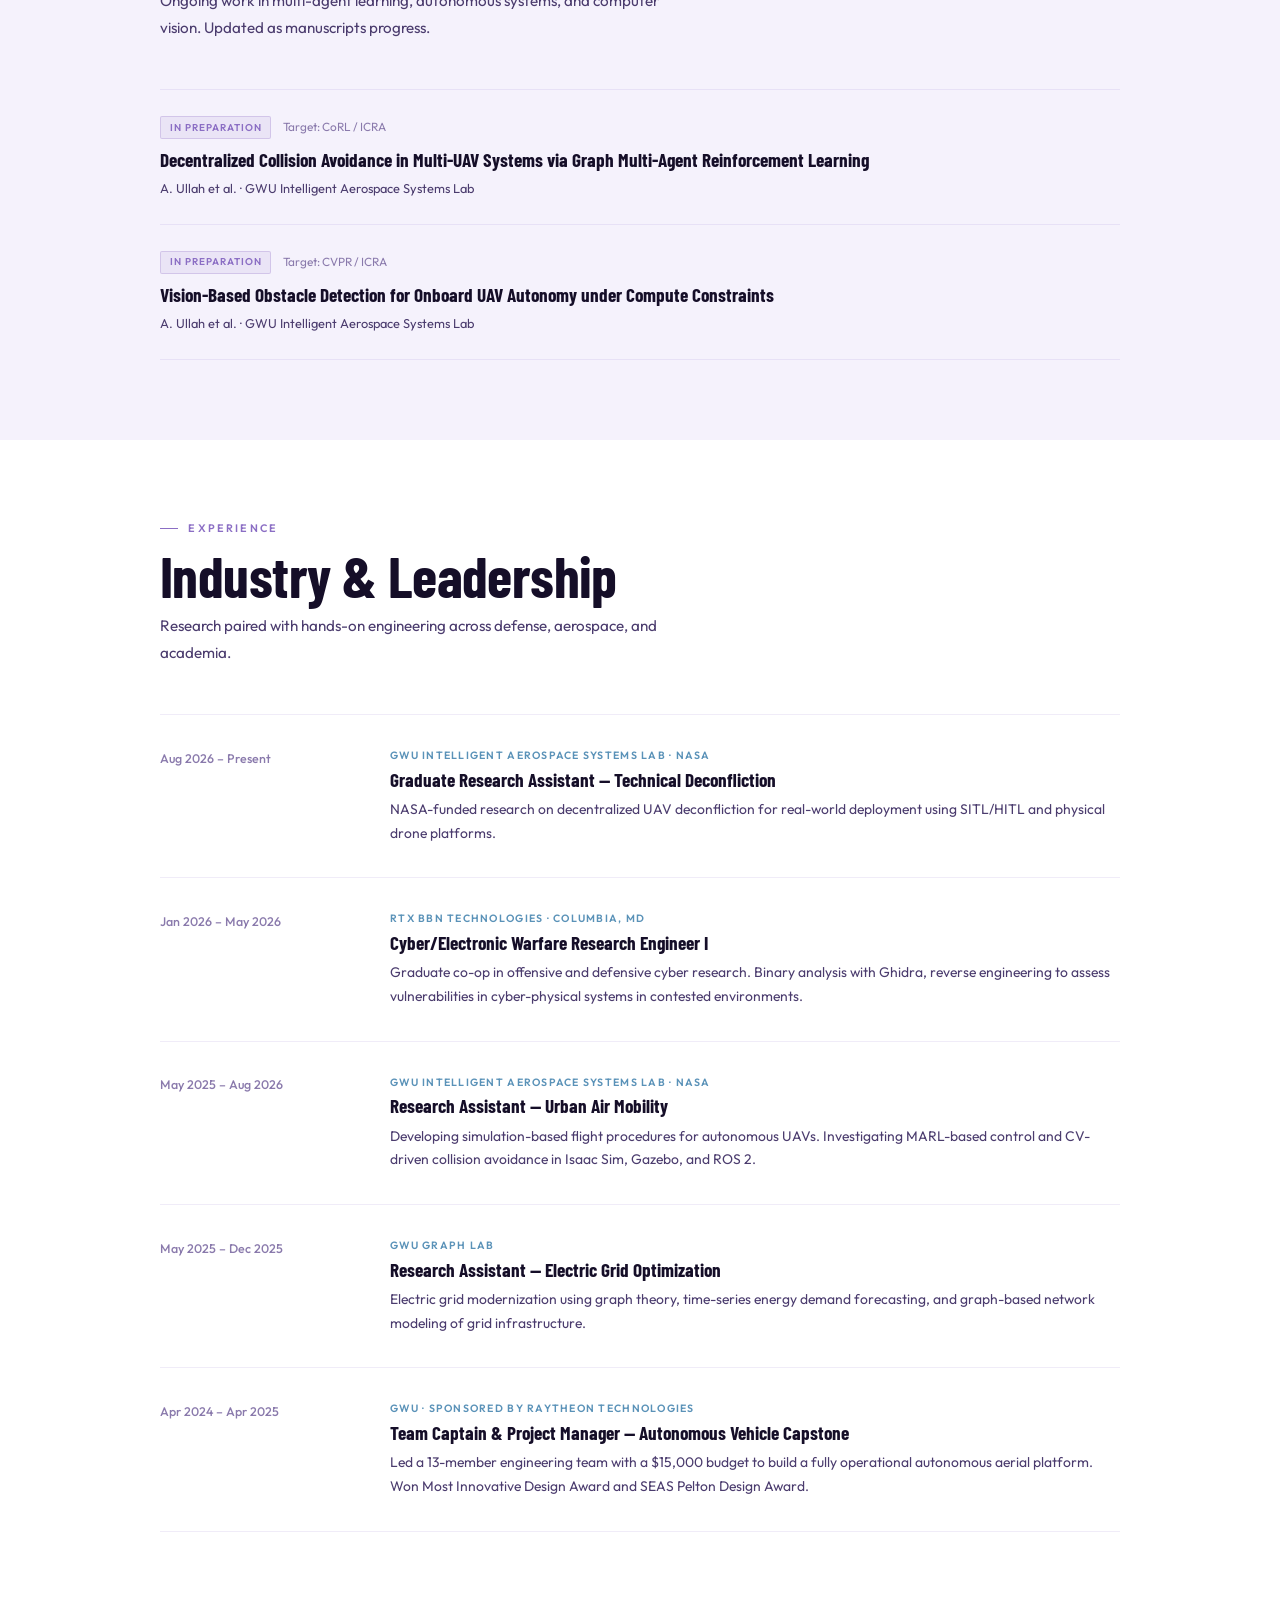
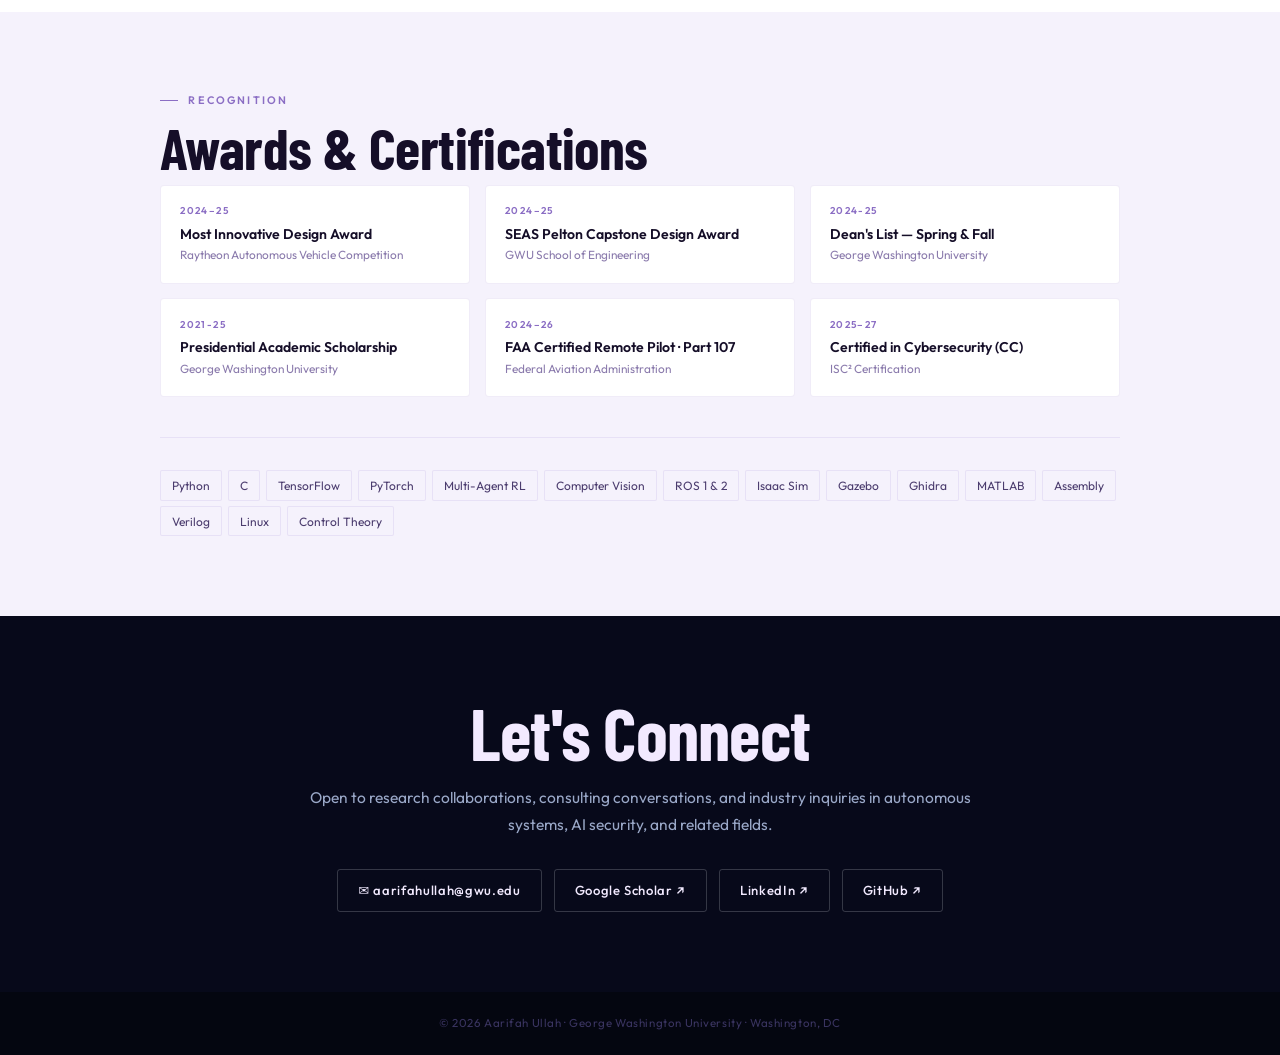
==== commit ff55078a: "Update about section with new content" ====
--- a/index.html
+++ b/index.html
@@ -236,8 +236,9 @@
 <section class="sec alt" id="about"><div class="wrap"><div class="about-grid">
   <div>
     <div class="eyebrow">About</div>
-    <h2 class="sec-title">From the binary to the airframe</h2>
-    <p class="about-body">I'm a Computer Science PhD student in George Washington University's Intelligent Aerospace Systems Lab (IASL), researching multi-agent reinforcement learning and world models for autonomous drones. My day-to-day is focused research, and I've found that the work I've done outside it makes that research better. Having worked across software, hardware, and security, I'm more aware of the constraints a real system has to live with — like a drone's battery life, which is easy to overlook if you only think in code.</p>
+    <h2 class="sec-title">Code and the World</h2>
+    <p class="about-body">I'm a Computer Science PhD student in George Washington University's Intelligent Aerospace Systems Lab (IASL), researching multi-agent reinforcement learning and world models for autonomous drones.</p>
+    <p class="about-body">My day-to-day is focused research, and I've found that the work I've done outside it makes that research better. Having worked across software, hardware, and security, I'm more aware of the constraints a real system has to live with, like a drone's battery life, which is easy to overlook if you only think in code.</p>
     <p class="about-body">I've reverse-engineered malware and analyzed binaries for defense applications, designed hardware as an electrical engineer, built and flown drones under an FAA Part 107 certificate, and earned a patent as sole inventor in autonomous vehicle navigation before finishing undergrad. Those experiences show up in how I build autonomy: tested beyond simulation on real aircraft, with security considered from the start.</p>
   </div>
   <div class="creds">
@@ -245,7 +246,7 @@
     <div class="cred"><span class="cred-icon">🛸</span><div><div class="cred-main">FAA Certified Remote Pilot · Part 107</div><div class="cred-sub">Licensed for commercial UAS operations · 2024–2028</div></div></div>
     <div class="cred"><span class="cred-icon">🔐</span><div><div class="cred-main">Active Security Clearance</div><div class="cred-sub">Top Secret at RTX BBN Technologies</div></div></div>
     <div class="cred"><span class="cred-icon">⚡</span><div><div class="cred-main">Deep reinforcement Learning · Hugging Face</div><div class="cred-sub">Certificate of Excellence</div></div></div>
-    <div class="cred"><span class="cred-icon">📐</span><div><div class="cred-main">George Washington University</div><div class="cred-sub">MS Cybersecurity in CS (2026) · BS Computer Science (2025) · BS Electrical Engineering (2025)</div></div></div>
+    <div class="cred"><span class="cred-icon">📐</span><div><div class="cred-main">Education · George Washington University</div><div class="cred-sub">MS Cybersecurity in CS (2026) · BS Computer Science (2025) · BS Electrical Engineering (2025)</div></div></div>
   </div>
 </div></div></section>
 
